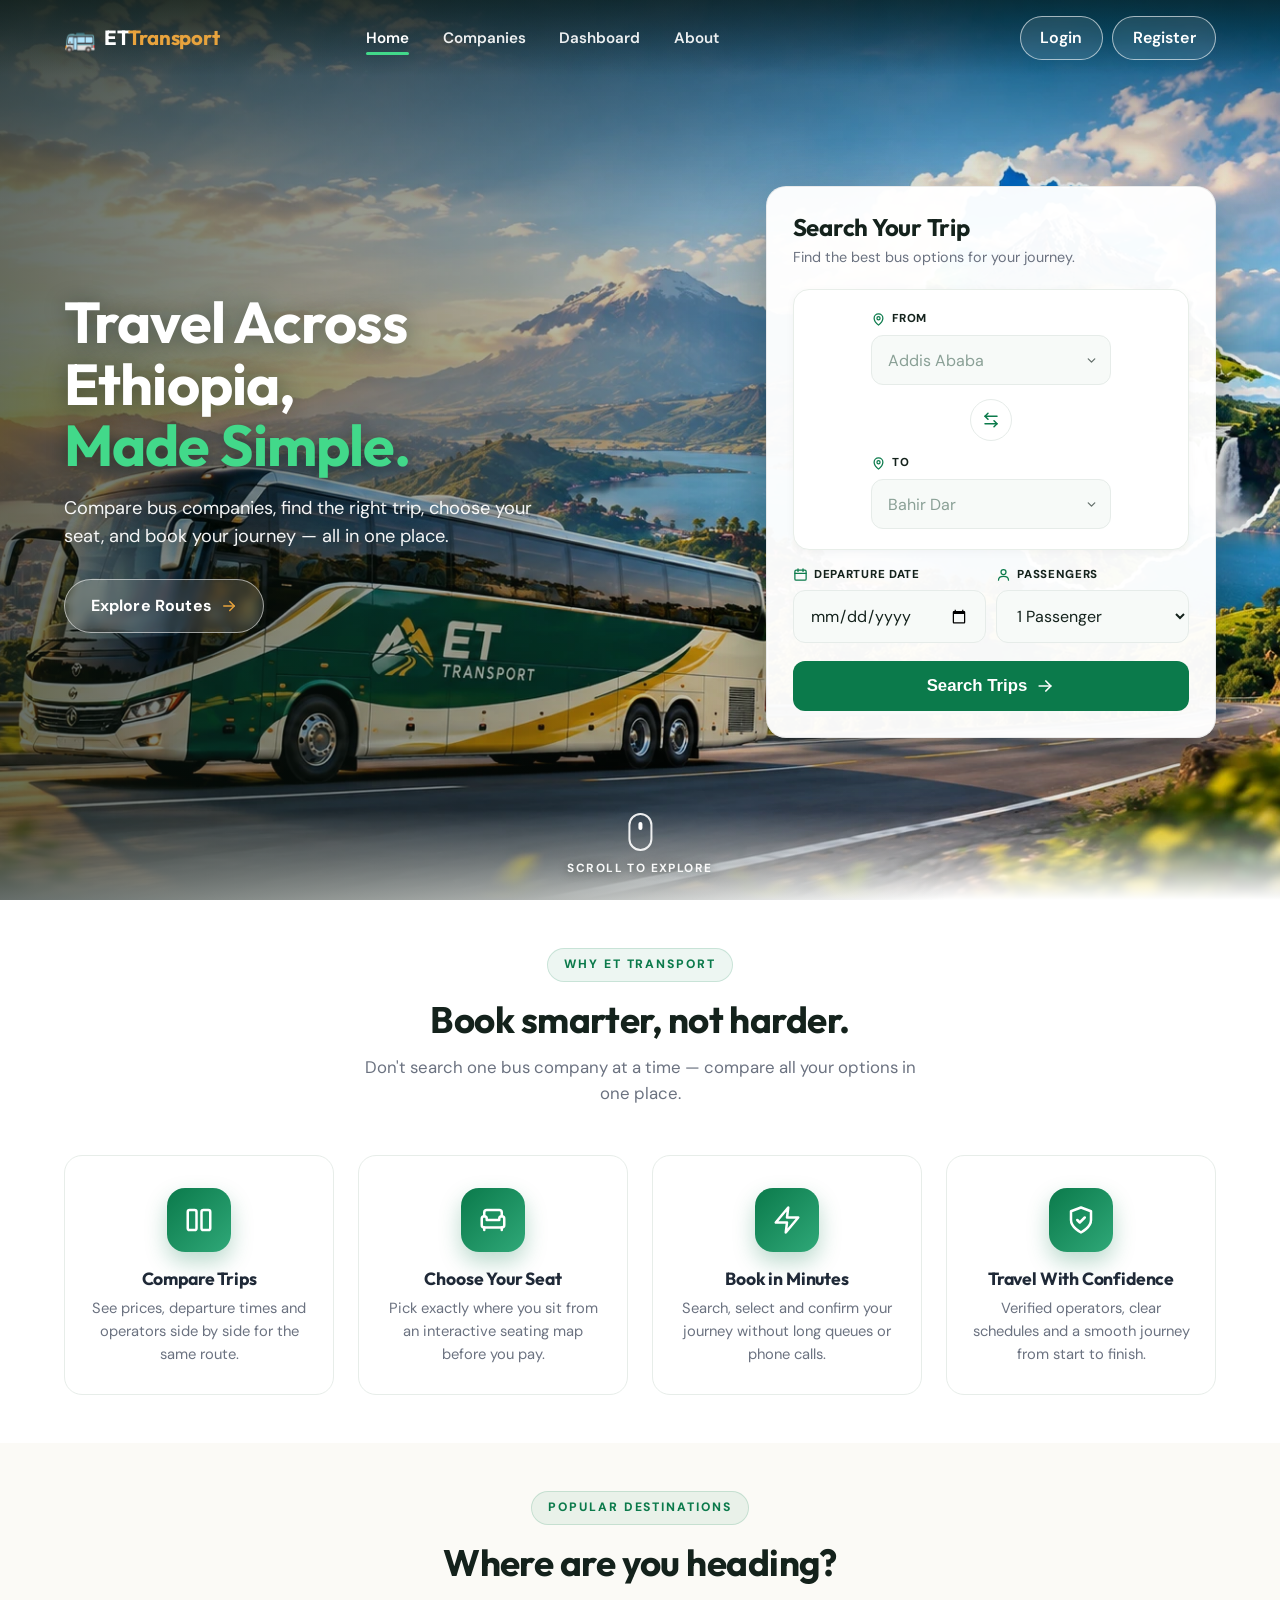
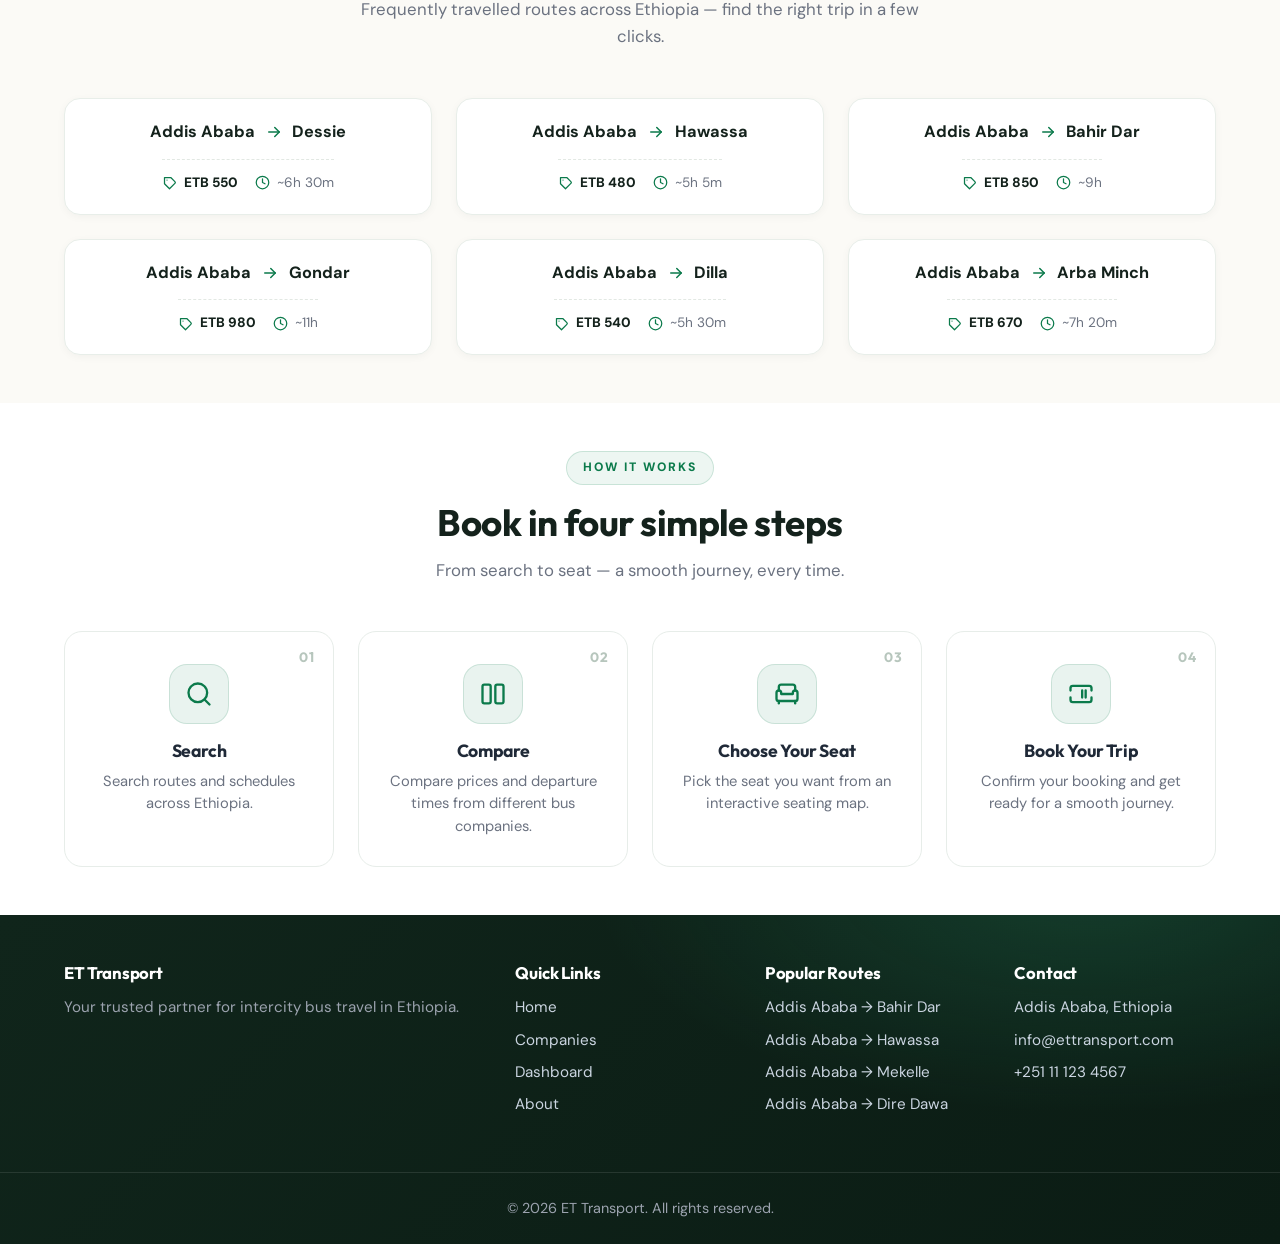
==== index.html @ 7fb4a6a0 "Edited" ====
<!DOCTYPE html>
<html lang="en">
<head>
    <meta charset="UTF-8">
    <meta name="viewport" content="width=device-width, initial-scale=1.0">
    <meta name="description" content="ET Transport — Compare Ethiopian bus trips, choose your seat and book your journey across Ethiopia. Search routes, compare companies and travel with confidence.">
    <title>ET Transport | Ethiopian Intercity Bus Booking</title>

    <!-- Fonts (project-wide DM Sans + Outfit pairing) -->
    <link rel="preconnect" href="https://fonts.googleapis.com">
    <link rel="preconnect" href="https://fonts.gstatic.com" crossorigin>
    <link href="https://fonts.googleapis.com/css2?family=DM+Sans:opsz,wght@9..40,400;9..40,500;9..40,600;9..40,700&family=Outfit:wght@500;600;700;800&display=swap" rel="stylesheet">

    <!-- Styles -->
    <link rel="stylesheet" href="css/style.css">
    <link rel="stylesheet" href="css/home.css?v=20260912-home-redesign">
    <link rel="stylesheet" href="css/city-picker.css?v=20260907-swap-fix">

    <!-- Favicon (placed in assets/icons) -->
    <link rel="icon" type="image/x-icon" href="assets/icons/favicon.svg">
</head>
<body class="home">

    <!-- ============================================ -->
    <!-- Navigation Bar                               -->
    <!-- ============================================ -->
    <header class="site-header">
        <nav class="navbar container">
            <!-- Logo -->
            <a href="index.html" class="logo" aria-label="ET Transport home">
                <span class="logo-icon" aria-hidden="true">&#128652;</span>
                <span class="logo-text">ET<span>Transport</span></span>
            </a>

            <!-- Navigation links -->
            <ul class="nav-links" id="nav-links">
                <li><a href="index.html" class="active">Home</a></li>
                <li><a href="companies.html">Companies</a></li>
                <li><a href="dashboard.html">Dashboard</a></li>
                <li><a href="about.html">About</a></li>
            </ul>

            <!-- Auth actions (Login / Sign Up rendered by js/auth.js) -->
            <div class="nav-actions" data-nav-auth="1">
            </div>

            <!-- Mobile menu toggle -->
            <button class="nav-toggle" id="nav-toggle" aria-label="Toggle navigation menu" aria-expanded="false">
                <span class="bar"></span>
                <span class="bar"></span>
                <span class="bar"></span>
            </button>
        </nav>
    </header>

    <main>
        <!-- ============================================ -->
        <!-- Hero + Search                                -->
        <!-- ============================================ -->
        <section class="hp-hero" id="search">
            <!-- Provided hero photography (Ethiopian landscape, highway, ET bus) -->
            <div class="hp-hero-bg" role="img" aria-label="An ET Transport bus travelling a highway through the Ethiopian highlands, with mountains and a lake in the background"></div>
            <!-- Localised gradients: left text scrim + top navbar scrim + bottom fade -->
            <div class="hp-hero-scrim" aria-hidden="true"></div>

            <div class="container hp-hero-inner">
                <!-- Left: marketing copy -->
                <div class="hp-hero-copy">
                    <h1>Travel Across Ethiopia,<br><span class="hp-accent">Made Simple.</span></h1>
                    <p class="hp-lead">
                        Compare bus companies, find the right trip, choose your seat,
                        and book your journey &mdash; all in one place.
                    </p>
                    <a href="#destinations" class="btn hp-hero-cta">
                        Explore Routes
                        <svg viewBox="0 0 24 24" fill="none" stroke="currentColor" stroke-width="2" stroke-linecap="round" stroke-linejoin="round" aria-hidden="true"><path d="M5 12h14"/><path d="m13 6 6 6-6 6"/></svg>
                    </a>
                </div>

                <!-- Right: search card -->
                <aside class="hp-search" aria-label="Search your trip">
                    <div class="hp-search-head">
                        <h2>Search Your Trip</h2>
                        <p>Find the best bus options for your journey.</p>
                    </div>

                    <form class="hp-search-form" action="search.html" method="get">
                        <div class="hp-route">

                        <div class="hp-field">
                            <label for="from">
                                <svg viewBox="0 0 24 24" fill="none" stroke="currentColor" stroke-width="2" stroke-linecap="round" stroke-linejoin="round" aria-hidden="true"><path d="M12 21s-7-5.5-7-11a7 7 0 0 1 14 0c0 5.5-7 11-7 11Z"/><circle cx="12" cy="10" r="2.5"/></svg>
                                From
                            </label>
                            <input type="text" id="from" name="from" placeholder="Addis Ababa" required
                                   data-city-picker data-city-pair="home-search" data-city-role="from">
                        </div>

                        <button type="button" class="city-swap hp-swap" data-city-pair="home-search" aria-label="Swap from and to">
                            <svg viewBox="0 0 24 24" fill="none" stroke="currentColor" stroke-width="2" stroke-linecap="round" stroke-linejoin="round" aria-hidden="true"><path d="M8 3 4 7l4 4"/><path d="M4 7h16"/><path d="m16 21 4-4-4-4"/><path d="M20 17H4"/></svg>
                        </button>

                        <div class="hp-field">
                            <label for="to">
                                <svg viewBox="0 0 24 24" fill="none" stroke="currentColor" stroke-width="2" stroke-linecap="round" stroke-linejoin="round" aria-hidden="true"><path d="M12 21s-7-5.5-7-11a7 7 0 0 1 14 0c0 5.5-7 11-7 11Z"/><circle cx="12" cy="10" r="2.5"/></svg>
                                To
                            </label>
                            <input type="text" id="to" name="to" placeholder="Bahir Dar" required
                                   data-city-picker data-city-pair="home-search" data-city-role="to">
                        </div>
                    </div>

                    <div class="hp-field-row">
                        <div class="hp-field">
                            <label for="date">
                                <svg viewBox="0 0 24 24" fill="none" stroke="currentColor" stroke-width="2" stroke-linecap="round" stroke-linejoin="round" aria-hidden="true"><rect x="3" y="5" width="18" height="16" rx="2"/><path d="M16 3v4"/><path d="M8 3v4"/><path d="M3 10h18"/></svg>
                                Departure Date
                            </label>
                            <input type="date" id="date" name="date" required>
                        </div>

                        <div class="hp-field">
                            <label for="passengers">
                                <svg viewBox="0 0 24 24" fill="none" stroke="currentColor" stroke-width="2" stroke-linecap="round" stroke-linejoin="round" aria-hidden="true"><circle cx="12" cy="8" r="4"/><path d="M4 21c0-4 3.6-6 8-6s8 2 8 6"/></svg>
                                Passengers
                            </label>
                            <select id="passengers" name="passengers">
                                <option value="1">1 Passenger</option>
                                <option value="2">2 Passengers</option>
                                <option value="3">3 Passengers</option>
                                <option value="4">4 Passengers</option>
                                <option value="5">5 Passengers</option>
                                <option value="6">6 Passengers</option>
                            </select>
                        </div>
                    </div>

                    <button type="submit" class="hp-search-btn">
                        Search Trips
                        <svg viewBox="0 0 24 24" fill="none" stroke="currentColor" stroke-width="2" stroke-linecap="round" stroke-linejoin="round" aria-hidden="true"><path d="M5 12h14"/><path d="m13 6 6 6-6 6"/></svg>
                    </button>
                </form>
            </aside>
        </div>

        <a class="hp-scroll" href="#destinations" aria-label="Scroll to explore">
            <span class="hp-scroll-mouse" aria-hidden="true"></span>
            <span class="hp-scroll-text">Scroll to explore</span>
        </a>
    </section>

        <!-- ============================================ -->
        <!-- Why ET Transport (marketplace value props)   -->
        <!-- ============================================ -->
        <section class="hp-values">
            <div class="container">
                <div class="hp-section-head">
                    <p class="hp-eyebrow">Why ET Transport</p>
                    <h2 class="hp-title">Book smarter, not harder.</h2>
                    <p class="hp-subtitle">Don't search one bus company at a time &mdash; compare all your options in one place.</p>
                </div>

                <div class="hp-values-grid">
                    <div class="hp-value">
                        <span class="hp-value-icon" aria-hidden="true">
                            <svg viewBox="0 0 24 24" fill="none" stroke="currentColor" stroke-width="2" stroke-linecap="round" stroke-linejoin="round"><rect x="3" y="4" width="7" height="16" rx="1.5"/><rect x="14" y="4" width="7" height="16" rx="1.5"/></svg>
                        </span>
                        <h3>Compare Trips</h3>
                        <p>See prices, departure times and operators side by side for the same route.</p>
                    </div>

                    <div class="hp-value">
                        <span class="hp-value-icon" aria-hidden="true">
                            <svg viewBox="0 0 24 24" fill="none" stroke="currentColor" stroke-width="2" stroke-linecap="round" stroke-linejoin="round"><path d="M19 9V6a2 2 0 0 0-2-2H7a2 2 0 0 0-2 2v3"/><path d="M3 16a2 2 0 0 0 2 2h14a2 2 0 0 0 2-2v-5a2 2 0 0 0-4 0v1H7v-1a2 2 0 0 0-4 0z"/><path d="M5 18v2"/><path d="M19 18v2"/></svg>
                        </span>
                        <h3>Choose Your Seat</h3>
                        <p>Pick exactly where you sit from an interactive seating map before you pay.</p>
                    </div>

                    <div class="hp-value">
                        <span class="hp-value-icon" aria-hidden="true">
                            <svg viewBox="0 0 24 24" fill="none" stroke="currentColor" stroke-width="2" stroke-linecap="round" stroke-linejoin="round"><path d="M13 2 3 14h9l-1 8 10-12h-9l1-8z"/></svg>
                        </span>
                        <h3>Book in Minutes</h3>
                        <p>Search, select and confirm your journey without long queues or phone calls.</p>
                    </div>

                    <div class="hp-value">
                        <span class="hp-value-icon" aria-hidden="true">
                            <svg viewBox="0 0 24 24" fill="none" stroke="currentColor" stroke-width="2" stroke-linecap="round" stroke-linejoin="round"><path d="M12 22s8-4 8-10V5l-8-3-8 3v7c0 6 8 10 8 10Z"/><path d="m9 12 2 2 4-4"/></svg>
                        </span>
                        <h3>Travel With Confidence</h3>
                        <p>Verified operators, clear schedules and a smooth journey from start to finish.</p>
                    </div>
                </div>
            </div>
        </section>

        <!-- ============================================ -->
        <!-- Popular Destinations (real route data)        -->
        <!-- ============================================ -->
        <section class="hp-routes" id="destinations">
            <div class="container">
                <div class="hp-section-head">
                    <p class="hp-eyebrow">Popular Destinations</p>
                    <h2 class="hp-title">Where are you heading?</h2>
                    <p class="hp-subtitle">Frequently travelled routes across Ethiopia &mdash; find the right trip in a few clicks.</p>
                </div>
                <div id="hp-routes-grid" class="hp-routes-grid"></div>
            </div>
        </section>

        <!-- ============================================ -->
        <!-- How It Works                                  -->
        <!-- ============================================ -->
        <section class="hp-steps">
            <div class="container">
                <div class="hp-section-head">
                    <p class="hp-eyebrow">How It Works</p>
                    <h2 class="hp-title">Book in four simple steps</h2>
                    <p class="hp-subtitle">From search to seat &mdash; a smooth journey, every time.</p>
                </div>

                <ol class="hp-steps-grid">
                    <li class="hp-step">
                        <span class="hp-step-num" aria-hidden="true">01</span>
                        <span class="hp-step-icon" aria-hidden="true">
                            <svg viewBox="0 0 24 24" fill="none" stroke="currentColor" stroke-width="2" stroke-linecap="round" stroke-linejoin="round"><circle cx="11" cy="11" r="8"/><path d="m21 21-4.3-4.3"/></svg>
                        </span>
                        <h3>Search</h3>
                        <p>Search routes and schedules across Ethiopia.</p>
                    </li>
                    <li class="hp-step">
                        <span class="hp-step-num" aria-hidden="true">02</span>
                        <span class="hp-step-icon" aria-hidden="true">
                            <svg viewBox="0 0 24 24" fill="none" stroke="currentColor" stroke-width="2" stroke-linecap="round" stroke-linejoin="round"><rect x="3" y="4" width="7" height="16" rx="1.5"/><rect x="14" y="4" width="7" height="16" rx="1.5"/></svg>
                        </span>
                        <h3>Compare</h3>
                        <p>Compare prices and departure times from different bus companies.</p>
                    </li>
                    <li class="hp-step">
                        <span class="hp-step-num" aria-hidden="true">03</span>
                        <span class="hp-step-icon" aria-hidden="true">
                            <svg viewBox="0 0 24 24" fill="none" stroke="currentColor" stroke-width="2" stroke-linecap="round" stroke-linejoin="round"><path d="M19 9V6a2 2 0 0 0-2-2H7a2 2 0 0 0-2 2v3"/><path d="M3 16a2 2 0 0 0 2 2h14a2 2 0 0 0 2-2v-5a2 2 0 0 0-4 0v1H7v-1a2 2 0 0 0-4 0z"/><path d="M5 18v2"/><path d="M19 18v2"/></svg>
                        </span>
                        <h3>Choose Your Seat</h3>
                        <p>Pick the seat you want from an interactive seating map.</p>
                    </li>
                    <li class="hp-step">
                        <span class="hp-step-num" aria-hidden="true">04</span>
                        <span class="hp-step-icon" aria-hidden="true">
                            <svg viewBox="0 0 24 24" fill="none" stroke="currentColor" stroke-width="2" stroke-linecap="round" stroke-linejoin="round"><path d="M3 9V7a2 2 0 0 1 2-2h14a2 2 0 0 1 2 2v2"/><path d="M3 15v2a2 2 0 0 0 2 2h14a2 2 0 0 0 2-2v-2"/><path d="M13 9v6"/><path d="M16 9v6"/></svg>
                        </span>
                        <h3>Book Your Trip</h3>
                        <p>Confirm your booking and get ready for a smooth journey.</p>
                    </li>
                </ol>
            </div>
        </section>

        <!-- ============================================ -->
        <!-- Your Favorite Companies (hidden when empty)   -->
        <!-- ============================================ -->
        <section class="favorite-companies" id="favorite-companies">
            <div class="container">
                <div class="hp-section-head">
                    <p class="hp-eyebrow">Your Favorites</p>
                    <h2 class="hp-title">Your Favorite Companies</h2>
                    <p class="hp-subtitle">Quickly revisit the companies you have saved.</p>
                </div>
                <div id="favorite-companies-grid" class="company-directory-grid"></div>
            </div>
        </section>

    </main>

    <!-- ============================================ -->
    <!-- Footer                                       -->
    <!-- ============================================ -->
    <footer class="site-footer">
        <div class="container footer-grid">
            <div class="footer-col">
                <h4>ET Transport</h4>
                <p>Your trusted partner for intercity bus travel in Ethiopia.</p>
            </div>

            <div class="footer-col">
                <h4>Quick Links</h4>
                <ul>
                    <li><a href="index.html">Home</a></li>
                    <li><a href="companies.html">Companies</a></li>
                    <li><a href="dashboard.html">Dashboard</a></li>
                    <li><a href="about.html">About</a></li>
                </ul>
            </div>

            <div class="footer-col">
                <h4>Popular Routes</h4>
                <ul>
                    <li>Addis Ababa &rarr; Bahir Dar</li>
                    <li>Addis Ababa &rarr; Hawassa</li>
                    <li>Addis Ababa &rarr; Mekelle</li>
                    <li>Addis Ababa &rarr; Dire Dawa</li>
                </ul>
            </div>

            <div class="footer-col">
                <h4>Contact</h4>
                <ul>
                    <li>Addis Ababa, Ethiopia</li>
                    <li>info@ettransport.com</li>
                    <li>+251 11 123 4567</li>
                </ul>
            </div>
        </div>

        <div class="footer-bottom">
            <div class="container">
                <p>&copy; 2026 ET Transport. All rights reserved.</p>
            </div>
        </div>
    </footer>

    <!-- Scripts -->
    <script src="js/main.js"></script>
        <script src="js/auth.js"></script>
    <script src="js/notifications.js"></script>
    <script src="js/data.js"></script>
    <script src="js/cities.js"></script>
    <script src="js/city-picker.js?v=20260907-swap-fix-3-dispatch"></script>
    <script src="js/company.js"></script>
    <script src="js/home.js?v=20260912-home-redesign"></script>
</body>
</html>
---- css/style.css ----
/* ============================================================
   ET Transport â€” Global Styles
   Clean, modern, fully responsive transportation-platform UI.
   No CSS frameworks â€” pure vanilla CSS.
   ============================================================ */

/* ------------------------------------------------------------
   1. CSS Variables & Reset
------------------------------------------------------------ */
:root {
    /* Color palette — deep transport green + warm Ethiopian gold */
    --color-primary: #0b7a4b;
    --color-primary-dark: #095e3a;
    --color-accent: #e8a33d;
    --color-accent-dark: #c9821f;
    --color-dark: #1f2937;         /* Dark text / footer */
    --color-dark-2: #111827;
    --color-text: #374151;
    --color-muted: #6b7280;
    --color-bg: #f8fafc;
    --color-white: #ffffff;

    /* Spacing & layout */
    --container-max: 1200px;
    --space-sm: 0.75rem;
    --space-md: 1.5rem;
    --space-lg: 3rem;
    --radius: 10px;

    /* Typography */
    --font-sans: 'DM Sans', 'Segoe UI', Tahoma, Geneva, Verdana, Arial, sans-serif;
    --font-display: 'Outfit', 'Segoe UI', Tahoma, Arial, sans-serif;
}

* {
    margin: 0;
    padding: 0;
    box-sizing: border-box;
}

html {
    scroll-behavior: smooth;
}

body {
    font-family: var(--font-sans);
    color: var(--color-text);
    background-color: var(--color-bg);
    line-height: 1.6;
}

img {
    max-width: 100%;
    display: block;
}

/* ------------------------------------------------------------
   2. Layout Helpers
------------------------------------------------------------ */
.container {
    width: 100%;
    max-width: var(--container-max);
    margin: 0 auto;
    padding: 0 var(--space-md);
}

/* ------------------------------------------------------------
   3. Typography & Buttons
------------------------------------------------------------ */
h1, h2, h3, h4 {
    font-family: var(--font-display);
    color: var(--color-dark);
    line-height: 1.2;
    font-weight: 700;
    letter-spacing: -0.01em;
}

a {
    text-decoration: none;
    color: var(--color-primary);
}

ul {
    list-style: none;
}

.btn {
    display: inline-block;
    padding: 0.7rem 1.5rem;
    border: none;
    border-radius: var(--radius);
    font-size: 1rem;
    font-weight: 600;
    font-family: inherit;
    letter-spacing: 0.01em;
    cursor: pointer;
    text-align: center;
    transition: background-color 0.2s ease, transform 0.15s ease, box-shadow 0.2s ease;
}

.btn:hover {
    transform: translateY(-2px);
}

.btn:focus-visible {
    outline: 2px solid var(--color-primary);
    outline-offset: 2px;
}

.btn-primary {
    background-color: var(--color-primary);
    color: var(--color-white);
}

.btn-primary:hover {
    background-color: var(--color-primary-dark);
    box-shadow: 0 10px 24px rgba(11, 122, 75, 0.3);
}

.btn-search {
    background-color: var(--color-primary);
    color: var(--color-white);
    align-self: flex-end;
}

.btn-search:hover {
    background-color: var(--color-primary-dark);
}

.btn-login {
    background-color: transparent;
    color: var(--color-white);
    border: 2px solid var(--color-white);
    padding: 0.5rem 1.25rem;
}

.btn-login:hover {
    background-color: var(--color-white);
    color: var(--color-primary);
}

/* ---------- auth foundation ---------- */
.auth-message {
    margin-top: 0.75rem;
    margin-bottom: 0.75rem;
    border-radius: var(--radius);
    padding: 0.7rem 0.9rem;
    border: 1px solid #d1d5db;
    background-color: #f8fafc;
    color: var(--color-text);
}

.auth-message.success {
    border-color: #86efac;
    background-color: #f0fdf4;
    color: #166534;
}

.auth-message.error {
    border-color: #fca5a5;
    background-color: #fef2f2;
    color: #991b1b;
}

.auth-identity {
    margin-top: 0.75rem;
    margin-bottom: 0;
    font-size: 0.9rem;
    color: var(--color-primary);
    font-weight: 600;
}

/* ---------- Auth pages (login / register / dashboards) ----------
   These pages share a .search-card wrapper plus bare form fields.
   The card + field styles below keep them consistent with the rest
   of the design system. Additive — nothing here touches other pages. */
.search-card {
    background-color: var(--color-white);
    padding: var(--space-lg);
    border-radius: var(--radius);
    box-shadow: 0 10px 30px rgba(0, 0, 0, 0.08);
}

.search-card h1 {
    margin-bottom: 0.25rem;
}

.search-card > p {
    color: var(--color-muted);
    margin-bottom: var(--space-md);
}

.search-card form label,
.search-card label {
    display: block;
    font-size: 0.85rem;
    font-weight: 600;
    color: var(--color-dark);
    text-transform: uppercase;
    letter-spacing: 0.03em;
    margin-top: var(--space-md);
    margin-bottom: 0.35rem;
}

.search-card form input,
.search-card form select,
.search-card form textarea {
    width: 100%;
    padding: 0.7rem 0.8rem;
    border: 1px solid #d1d5db;
    border-radius: 8px;
    font-size: 1rem;
    font-family: inherit;
    color: var(--color-text);
    background-color: var(--color-white);
    transition: border-color 0.2s ease, box-shadow 0.2s ease;
}

.search-card form input:focus,
.search-card form select:focus,
.search-card form textarea:focus {
    outline: none;
    border-color: var(--color-primary);
    box-shadow: 0 0 0 3px rgba(11, 122, 75, 0.15);
}

.search-card form button[type="submit"] {
    margin-top: var(--space-md);
    width: 100%;
}

/* Auth password visibility control: a compact, touch-friendly eye button
   lives inside the input without changing the form's visual rhythm. */
.password-field {
    position: relative;
}

.search-card form .password-field input {
    padding-right: 3.25rem;
}

.password-toggle {
    position: absolute;
    top: 50%;
    right: 0.4rem;
    display: inline-grid;
    width: 2.45rem;
    height: 2.45rem;
    padding: 0;
    place-items: center;
    color: var(--color-muted);
    background: transparent;
    border: 0;
    border-radius: 7px;
    cursor: pointer;
    transform: translateY(-50%);
    transition: color 0.18s ease, background-color 0.18s ease;
}

.password-toggle:hover {
    color: var(--color-primary);
    background: rgba(11, 122, 75, 0.08);
}

.password-toggle:focus-visible {
    outline: 2px solid var(--color-primary);
    outline-offset: 1px;
}

.password-toggle-icon {
    width: 1.25rem;
    height: 1.25rem;
    fill: none;
    stroke: currentColor;
    stroke-width: 1.8;
    stroke-linecap: round;
    stroke-linejoin: round;
}

.password-toggle-icon--hide,
.password-toggle[aria-pressed="true"] .password-toggle-icon--show {
    display: none;
}

.password-toggle[aria-pressed="true"] .password-toggle-icon--hide {
    display: block;
}

.sr-only {
    position: absolute;
    width: 1px;
    height: 1px;
    padding: 0;
    margin: -1px;
    overflow: hidden;
    clip: rect(0, 0, 0, 0);
    white-space: nowrap;
    border: 0;
}

/* ---------- Live password requirements checklist (below the field) ---------- */
.pw-reqs {
    display: grid;
    gap: 0.3rem;
    margin: 0.45rem 0 0;
    padding: 0.6rem 0.75rem;
    list-style: none;
    background: #f8fafc;
    border: 1px solid #e5e7eb;
    border-radius: 8px;
}

.pw-reqs li {
    display: flex;
    align-items: center;
    gap: 0.45rem;
    color: #6b7280;
    font-size: 0.8rem;
    font-weight: 600;
    transition: color 0.15s ease;
}

.pw-reqs li::before {
    content: '\2715';
    display: inline-grid;
    place-items: center;
    width: 1rem;
    height: 1rem;
    border-radius: 50%;
    background: #eef2f7;
    color: #94a3b8;
    font-size: 0.6rem;
    font-weight: 800;
    flex: 0 0 auto;
}

.pw-reqs li.is-met {
    color: #166534;
}

.pw-reqs li.is-met::before {
    content: '\2713';
    background: #16a34a;
    color: #fff;
}

/* Live confirm-password match hint. */
.field-hint {
    margin: 0.35rem 0 0;
    color: #6b7280;
    font-size: 0.8rem;
    line-height: 1.35;
}

.field-hint.ok {
    color: #166534;
    font-weight: 600;
}

.field-hint.bad {
    color: #b91c1c;
    font-weight: 600;
}

/* ------------------------------------------------------------
   4. Navigation Bar
------------------------------------------------------------ */
.site-header {
    position: sticky;
    top: 0;
    z-index: 100;
    background: linear-gradient(90deg, var(--color-dark-2), var(--color-dark));
    box-shadow: 0 2px 8px rgba(0, 0, 0, 0.2);
}

.navbar {
    display: flex;
    align-items: center;
    justify-content: space-between;
    height: 70px;
}

.logo {
    display: flex;
    align-items: center;
    gap: 0.5rem;
    font-size: 1.35rem;
    font-weight: 700;
    color: var(--color-white);
}

.logo-icon {
    font-size: 1.6rem;
}

.logo-text span {
    color: var(--color-accent);
}

.nav-links {
    display: flex;
    gap: var(--space-md);
}

.nav-links a {
    color: var(--color-white);
    font-weight: 500;
    padding: 0.4rem 0;
    position: relative;
    transition: color 0.2s ease;
}

.nav-links a:hover,
.nav-links a.active {
    color: var(--color-accent);
}

.nav-actions {
    display: block;
}

/* Mobile menu toggle (hamburger) */
.nav-toggle {
    display: none;
    flex-direction: column;
    justify-content: center;
    gap: 5px;
    background: none;
    border: none;
    cursor: pointer;
    padding: 0.25rem;
}

.nav-toggle .bar {
    width: 25px;
    height: 3px;
    background-color: var(--color-white);
    border-radius: 2px;
    transition: all 0.3s ease;
}

/* ------------------------------------------------------------
   5. Hero Section
------------------------------------------------------------ */
.hero {
    position: relative;
    background-image: linear-gradient(rgba(17, 24, 39, 0.55), rgba(31, 41, 55, 0.75)),
        url('data:image/svg+xml;utf8,<svg xmlns="http://www.w3.org/2000/svg" width="1600" height="700" viewBox="0 0 1600 700"><rect width="1600" height="700" fill="%231b2a41"/><circle cx="1200" cy="150" r="80" fill="%23f59e0b"/><path d="M0 550 L300 300 L600 520 L900 260 L1200 480 L1600 200 L1600 700 L0 700 Z" fill="%23223646"/></svg>');
    background-size: cover;
    background-position: center;
    color: var(--color-white);
    padding: 5rem 0 8rem;
    text-align: center;
}

.hero-overlay {
    position: absolute;
    inset: 0;
    background: linear-gradient(to bottom, rgba(17, 24, 39, 0.2), rgba(17, 24, 39, 0.55));
}

.hero-content {
    position: relative;
    z-index: 2;
    max-width: 720px;
}

.hero-content h1 {
    font-size: 2.75rem;
    color: var(--color-white);
    margin-bottom: var(--space-sm);
}

.hero-content p {
    font-size: 1.2rem;
    opacity: 0.95;
    margin-bottom: var(--space-md);
}

/* ------------------------------------------------------------
   6. Search Form
------------------------------------------------------------ */
.search-wrap {
    position: relative;
    z-index: 3;
    margin-top: var(--space-lg);
}

.search-form {
    display: grid;
    grid-template-columns: repeat(4, 1fr) auto;
    gap: var(--space-sm);
    background-color: var(--color-white);
    padding: var(--space-md);
    border-radius: var(--radius);
    box-shadow: 0 10px 30px rgba(0, 0, 0, 0.25);
    align-items: end;
    text-align: left;
}

.form-group {
    display: flex;
    flex-direction: column;
    gap: 0.35rem;
}

.form-group label {
    font-size: 0.85rem;
    font-weight: 600;
    color: var(--color-dark);
    text-transform: uppercase;
    letter-spacing: 0.03em;
}

.form-group input,
.form-group select {
    width: 100%;
    padding: 0.7rem 0.8rem;
    border: 1px solid #d1d5db;
    border-radius: 8px;
    font-size: 1rem;
    font-family: inherit;
    color: var(--color-text);
    background-color: var(--color-white);
    transition: border-color 0.2s ease, box-shadow 0.2s ease;
}

.form-group input:focus,
.form-group select:focus {
    outline: none;
    border-color: var(--color-primary);
    box-shadow: 0 0 0 3px rgba(11, 122, 75, 0.15);
}

/* ------------------------------------------------------------
   7. Features / How It Works
------------------------------------------------------------ */
.features {
    padding: var(--space-lg) 0;
    background-color: var(--color-white);
}

.section-title {
    font-size: clamp(1.7rem, 3vw, 2.15rem);
    font-family: var(--font-display);
    text-align: center;
    margin-bottom: var(--space-sm);
    letter-spacing: -0.015em;
}

.section-subtitle {
    text-align: center;
    color: var(--color-muted);
    margin-bottom: var(--space-lg);
    line-height: 1.6;
}

.feature-grid {
    display: grid;
    grid-template-columns: repeat(4, 1fr);
    gap: var(--space-md);
}

.feature-card {
    background-color: var(--color-white);
    border: 1px solid #e7ede9;
    border-radius: 18px;
    padding: var(--space-md);
    text-align: center;
    transition: transform 0.22s ease, box-shadow 0.22s ease, border-color 0.22s ease;
}

.feature-card:hover {
    transform: translateY(-6px);
    box-shadow: 0 18px 38px rgba(8, 34, 22, 0.12);
    border-color: #cfded5;
}

.feature-icon {
    display: inline-flex;
    align-items: center;
    justify-content: center;
    width: 66px;
    height: 66px;
    margin-bottom: var(--space-sm);
    font-size: 2rem;
    background: linear-gradient(135deg, var(--color-primary), #2fa878);
    color: var(--color-white);
    border-radius: 18px;
    box-shadow: 0 10px 22px rgba(11, 122, 75, 0.28);
}

.feature-icon svg {
    width: 28px;
    height: 28px;
}

.feature-card h3 {
    margin-bottom: 0.5rem;
}

.feature-card p {
    font-size: 0.95rem;
    color: var(--color-muted);
}

/* ------------------------------------------------------------
   8. Footer
------------------------------------------------------------ */
.site-footer {
    background-color: var(--color-dark-2);
    color: #cbd5e1;
}

.footer-grid {
    display: grid;
    grid-template-columns: 2fr 1fr 1fr 1fr;
    gap: var(--space-lg);
    padding: var(--space-lg) var(--space-md);
}

.footer-col h4 {
    color: var(--color-white);
    margin-bottom: var(--space-sm);
    font-size: 1.05rem;
}

.footer-col p {
    font-size: 0.95rem;
    color: #9ca3af;
}

.footer-col ul li {
    margin-bottom: 0.5rem;
    font-size: 0.95rem;
}

.footer-col a {
    color: #cbd5e1;
    transition: color 0.2s ease;
}

.footer-col a:hover {
    color: var(--color-accent);
}

.footer-bottom {
    border-top: 1px solid rgba(255, 255, 255, 0.1);
    padding: var(--space-md) 0;
    text-align: center;
}

.footer-bottom p {
    font-size: 0.9rem;
    color: #9ca3af;
}

/* ------------------------------------------------------------
   9. Responsive Layout (Mobile)
------------------------------------------------------------ */
@media (max-width: 992px) {
    .search-form {
        grid-template-columns: repeat(2, 1fr);
    }

    .feature-grid {
        grid-template-columns: repeat(2, 1fr);
    }

    .footer-grid {
        grid-template-columns: 1fr 1fr;
    }
}

@media (max-width: 768px) {
    /* Show hamburger, hide links */
    .nav-toggle {
        display: flex;
    }

    .nav-actions {
        display: none;
    }

    .nav-links {
        position: absolute;
        top: 70px;
        left: 0;
        right: 0;
        flex-direction: column;
        background-color: var(--color-dark);
        padding: var(--space-md);
        gap: var(--space-sm);
        display: none;
    }

    .nav-links.open {
        display: flex;
    }

    .nav-links a {
        display: block;
        padding: 0.6rem 0;
        border-bottom: 1px solid rgba(255, 255, 255, 0.1);
    }

    .hero {
        padding: 3.5rem 0 6rem;
    }

    .hero-content h1 {
        font-size: 2rem;
    }

    .hero-content p {
        font-size: 1rem;
    }
}

@media (max-width: 600px) {
    .search-form {
        grid-template-columns: 1fr;
    }

    .feature-grid {
        grid-template-columns: 1fr;
    }

    .footer-grid {
        grid-template-columns: 1fr;
        gap: var(--space-md);
    }

    .btn-search {
        width: 100%;
    }
}


/* ============================================================
   10. Search & Results
   ============================================================ */
.results-page {
    padding: var(--space-lg) 0;
}

/* ---------- Search summary ---------- */
.search-summary {
    background: linear-gradient(90deg, var(--color-primary), var(--color-primary-dark));
    color: var(--color-white);
    border-radius: var(--radius);
    padding: var(--space-lg) var(--space-md);
    margin-bottom: var(--space-lg);
}

.route-heading h1 {
    color: var(--color-white);
    font-size: 2rem;
    margin-bottom: 0.25rem;
}

.search-meta {
    color: rgba(255, 255, 255, 0.9);
    font-size: 1.05rem;
}

/* ---------- Modify search (collapsible) ---------- */
.modify-search {
    margin-top: var(--space-md);
}

.modify-search summary {
    display: inline-block;
    cursor: pointer;
    font-weight: 600;
    background: rgba(255, 255, 255, 0.15);
    padding: 0.5rem 1rem;
    border-radius: 8px;
    color: var(--color-white);
    transition: background-color 0.2s ease;
}

.modify-search summary:hover {
    background: rgba(255, 255, 255, 0.25);
}

.modify-search[open] summary {
    margin-bottom: var(--space-sm);
}

.modify-form {
    background-color: var(--color-white);
    box-shadow: none;
    border-radius: 8px;
}

/* ---------- Results layout ---------- */
.results-layout {
    display: grid;
    grid-template-columns: 280px 1fr;
    gap: var(--space-md);
    align-items: start;
}

/* ---------- Filter sidebar ---------- */
.filters {
    background-color: var(--color-white);
    border: 1px solid #e5e7eb;
    border-radius: var(--radius);
    padding: var(--space-md);
    position: sticky;
    top: 90px;
}

.filters-title {
    margin-bottom: var(--space-sm);
    font-size: 1.15rem;
}

.filter-group {
    padding: var(--space-sm) 0;
    border-bottom: 1px solid #eef0f3;
}

.filter-group:last-child {
    border-bottom: none;
}

.filter-group h4 {
    font-size: 0.85rem;
    text-transform: uppercase;
    letter-spacing: 0.03em;
    color: var(--color-muted);
    margin-bottom: 0.5rem;
}

.filter-group label {
    display: flex;
    align-items: center;
    gap: 0.5rem;
    padding: 0.3rem 0;
    font-size: 0.95rem;
    cursor: pointer;
}

.filter-group input {
    accent-color: var(--color-primary);
}

/* ---------- Results toolbar (count + sort) ---------- */
.results-toolbar {
    display: flex;
    align-items: center;
    justify-content: space-between;
    gap: var(--space-sm);
    margin-bottom: var(--space-md);
    flex-wrap: wrap;
}

#results-count {
    font-weight: 700;
    color: var(--color-dark);
    font-size: 1.1rem;
}

.sort-control {
    display: flex;
    align-items: center;
    gap: 0.5rem;
    font-size: 0.95rem;
    color: var(--color-muted);
}

.sort-control select {
    padding: 0.5rem 0.75rem;
    border: 1px solid #d1d5db;
    border-radius: 8px;
    font-family: inherit;
    font-size: 0.95rem;
    color: var(--color-text);
    background-color: var(--color-white);
    cursor: pointer;
}

.results-list {
    display: flex;
    flex-direction: column;
    gap: var(--space-md);
}

.results-empty {
    background-color: var(--color-white);
    border: 1px dashed #d1d5db;
    border-radius: var(--radius);
    padding: var(--space-lg);
    text-align: center;
    color: var(--color-muted);
}


/* ---------- Bus result cards ---------- */
.bus-card {
    position: relative;
    background-color: var(--color-white);
    border: 1px solid #e5e7eb;
    border-radius: var(--radius);
    display: grid;
    grid-template-columns: 1fr auto;
    gap: var(--space-md);
    padding: var(--space-md);
    transition: box-shadow 0.2s ease, transform 0.15s ease;
}

.bus-card:hover {
    box-shadow: 0 8px 24px rgba(0, 0, 0, 0.08);
    transform: translateY(-2px);
}

.card-badges {
    position: absolute;
    top: -12px;
    left: var(--space-md);
    display: flex;
    gap: 0.5rem;
}

.badge {
    font-size: 0.75rem;
    font-weight: 700;
    padding: 0.25rem 0.6rem;
    border-radius: 20px;
    color: var(--color-white);
}

.badge-cheapest { background-color: #16a34a; }
.badge-fastest { background-color: var(--color-primary); }
.badge-rated { background-color: var(--color-accent-dark); }

.bus-company {
    display: flex;
    align-items: center;
    justify-content: space-between;
    gap: var(--space-sm);
    flex-wrap: wrap;
    margin-bottom: var(--space-sm);
}

.bus-company h3 {
    font-size: 1.15rem;
}

.bus-rating {
    background-color: #fef3c7;
    color: #b45309;
    font-weight: 700;
    padding: 0.2rem 0.6rem;
    border-radius: 20px;
    font-size: 0.85rem;
}

.bus-route {
    display: grid;
    grid-template-columns: 1fr auto 1fr;
    align-items: center;
    gap: var(--space-sm);
    margin-bottom: var(--space-sm);
}

.time-block {
    display: flex;
    flex-direction: column;
}

.align-right {
    text-align: right;
}

.time-block .time {
    font-size: 1.7rem;
    font-weight: 700;
    color: var(--color-dark);
    line-height: 1.1;
}

.time-block .place {
    font-size: 0.85rem;
    color: var(--color-muted);
}

.journey-line {
    text-align: center;
}

.journey-line .duration {
    display: block;
    font-size: 0.8rem;
    color: var(--color-muted);
    margin-bottom: 0.3rem;
}

.journey-line .line {
    display: block;
    height: 2px;
    width: 90px;
    margin: 0 auto;
    background: repeating-linear-gradient(90deg, var(--color-muted) 0 6px, transparent 6px 12px);
}

.bus-meta {
    display: flex;
    align-items: center;
    gap: var(--space-sm);
    flex-wrap: wrap;
    font-size: 0.9rem;
}

.bus-type {
    background-color: var(--color-bg);
    border: 1px solid #e5e7eb;
    padding: 0.15rem 0.6rem;
    border-radius: 20px;
    font-weight: 600;
    color: var(--color-dark);
}

.seats {
    color: #16a34a;
    font-weight: 600;
}

.amenities {
    color: var(--color-muted);
}

.bus-buy {
    display: flex;
    flex-direction: column;
    align-items: flex-end;
    justify-content: center;
    gap: var(--space-sm);
    border-left: 1px solid #eef0f3;
    padding-left: var(--space-md);
}

.bus-buy .price {
    font-size: 1.5rem;
    font-weight: 800;
    color: var(--color-dark);
}

.btn-view-seats {
    background-color: var(--color-accent);
    color: var(--color-white);
    white-space: nowrap;
}

.btn-view-seats:hover {
    background-color: var(--color-accent-dark);
}

/* ---------- Search & Results responsive ---------- */
@media (max-width: 992px) {
    .results-layout {
        grid-template-columns: 1fr;
    }

    .filters {
        position: static;
    }
}

@media (max-width: 600px) {
    .results-page {
        padding: var(--space-md) 0;
    }

    .route-heading h1 {
        font-size: 1.5rem;
    }

    .bus-card {
        grid-template-columns: 1fr;
    }

    .bus-buy {
        border-left: none;
        padding-left: 0;
        border-top: 1px solid #eef0f3;
        padding-top: var(--space-sm);
        flex-direction: row;
        justify-content: space-between;
        align-items: center;
    }

    .bus-route {
        grid-template-columns: 1fr 1fr;
    }

    .journey-line {
        display: none;
    }
}


/* ============================================================
   11. Seat Selection
   ============================================================ */
.booking-page {
    padding: var(--space-lg) 0;
}

.page-title {
    font-size: 2rem;
    text-align: center;
    margin-bottom: var(--space-lg);
}

.booking-layout {
    display: grid;
    grid-template-columns: 1fr 340px;
    gap: var(--space-lg);
    align-items: start;
}

.card {
    background-color: var(--color-white);
    border: 1px solid #e5e7eb;
    border-radius: var(--radius);
    padding: var(--space-md);
}

/* ---------- Trip summary ---------- */
.trip-summary {
    margin-bottom: var(--space-md);
}

.trip-head {
    display: flex;
    align-items: center;
    justify-content: space-between;
    gap: var(--space-sm);
    flex-wrap: wrap;
    margin-bottom: var(--space-sm);
}

.trip-head h2 {
    font-size: 1.3rem;
}

.trip-route {
    color: var(--color-primary);
    font-weight: 600;
}

.trip-details {
    display: grid;
    grid-template-columns: repeat(5, 1fr);
    gap: var(--space-sm);
}

.trip-details li {
    background-color: var(--color-bg);
    border: 1px solid #eef0f3;
    border-radius: 8px;
    padding: 0.5rem 0.75rem;
    text-align: center;
}

.trip-details li span {
    display: block;
    font-size: 0.72rem;
    text-transform: uppercase;
    letter-spacing: 0.03em;
    color: var(--color-muted);
}

.trip-details li strong {
    font-size: 1rem;
    color: var(--color-dark);
}

/* ---------- Seat selection ---------- */
.selection-top {
    display: flex;
    align-items: center;
    justify-content: space-between;
    gap: var(--space-sm);
    flex-wrap: wrap;
    margin-bottom: 0.25rem;
}

.selection-top h2 {
    font-size: 1.15rem;
}

.selected-count {
    font-weight: 700;
    color: var(--color-primary);
}

.selected-seats {
    color: var(--color-text);
    margin-bottom: var(--space-md);
}

.bus-shell {
    border: 3px solid var(--color-dark-2);
    border-radius: 22px;
    background: linear-gradient(180deg, #f5f7fb 0%, #e8edf4 55%, #d9e1ea 100%);
    box-shadow: inset 0 4px 10px rgba(255, 255, 255, 0.7), inset 0 -3px 8px rgba(0, 0, 0, 0.08), 0 10px 22px rgba(0, 0, 0, 0.14);
    padding: 0.9rem;
    max-width: 330px;
    margin: 0 auto;
}

.driver-area {
    position: relative;
    text-align: center;
    font-weight: 800;
    font-size: 0.62rem;
    letter-spacing: 0.3em;
    color: #74808f;
    background: linear-gradient(180deg, #dfe6ee, #cdd7e3);
    border: 1px solid #c3cedb;
    border-radius: 10px;
    padding: 1.55rem 0 0.45rem;
    margin-bottom: 0.7rem;
    box-shadow: inset 0 2px 3px rgba(255, 255, 255, 0.7), 0 2px 4px rgba(0, 0, 0, 0.08);
}

/* Front boundary / windshield line */
.driver-area::before {
    content: "";
    position: absolute;
    top: 8px;
    left: 14%;
    right: 14%;
    height: 4px;
    border-radius: 6px;
    background: linear-gradient(180deg, #9fb3c8, #7c90a6);
    box-shadow: inset 0 1px 0 rgba(255, 255, 255, 0.5);
}

/* Steering wheel indicator */
.driver-area::after {
    content: "";
    position: absolute;
    top: 1.05rem;
    left: 50%;
    width: 12px;
    height: 12px;
    margin-left: -6px;
    border: 2px solid #74808f;
    border-radius: 50%;
    box-shadow: inset 0 1px 0 rgba(255, 255, 255, 0.4);
}

.seat-grid {
    display: flex;
    flex-direction: column;
    gap: 0.35rem;
}

.seat-row {
    display: grid;
    grid-template-columns: 1fr 1fr 1.3rem 1fr 1fr;
    gap: 0.4rem;
    align-items: stretch;
}

/* Rear five-seat bench: no aisle, seats spread across the width */
.seat-row-rear {
    grid-template-columns: repeat(5, 1fr);
}

.seat-aisle {
    background: none;
}

/* Right-side passenger entrance â€” an empty gap that breaks the right seat column */
.bus-door {
    grid-column: 4 / 6;
    min-height: 2.9rem;
}


/* Realistic coach chair â€” drawn as a small inline SVG inside each button.
   The button itself stays a normal, accessible <button>. */
.seat {
    position: relative;
    display: block;
    width: 100%;
    height: 2.9rem;
    border: none;
    background: none;
    padding: 0;
    color: var(--seat-color, #5ec37c);
    cursor: pointer;
    box-shadow: var(--seat-glow, none);
    -webkit-tap-highlight-color: transparent;
    transition: box-shadow 0.15s ease;
}

.seat-svg {
    position: absolute;
    inset: 0;
    width: 100%;
    height: 100%;
    display: block;
    pointer-events: none;
    filter: drop-shadow(0 2px 2px rgba(0, 0, 0, 0.18));
    transition: transform 0.12s ease;
}

.seat-num {
    position: absolute;
    top: 42%;
    left: 50%;
    transform: translate(-50%, -50%);
    font-family: inherit;
    font-weight: 700;
    font-size: 0.6rem;
    line-height: 1;
    color: var(--seat-text, #0b3d22);
    text-shadow: 0 1px 1px rgba(255, 255, 255, 0.4);
    pointer-events: none;
}

/* Available â€” normal selectable seat */
.seat.available {
    --seat-color: #5ec37c;
    --seat-text:  #0b3d22;
}

.seat.available:hover .seat-svg {
    transform: translateY(-1px);
}

/* Selected â€” unmistakable highlight */
.seat.selected {
    --seat-color: var(--color-primary);
    --seat-text:  #ffffff;
    --seat-glow:  0 0 0 2px #ffffff, 0 0 0 3px var(--color-primary), 0 3px 8px rgba(11, 122, 75, 0.45);
}

.seat.selected .seat-num {
    text-shadow: 0 1px 2px rgba(0, 0, 0, 0.45);
}

/* Occupied â€” not available */
.seat.occupied {
    --seat-color: #e06a6a;
    --seat-text:  #5f1515;
    cursor: not-allowed;
}

/* Unavailable â€” muted / disabled */
.seat.unavailable {
    --seat-color: #cfd5dc;
    --seat-text:  #7c8591;
    cursor: not-allowed;
}

.limit-msg {
    color: #b91c1c;
    font-weight: 600;
    margin-top: var(--space-sm);
    text-align: center;
}

.seat-legend {
    display: flex;
    flex-wrap: wrap;
    gap: var(--space-sm) var(--space-md);
    margin-top: var(--space-md);
}

.seat-legend li {
    display: flex;
    align-items: center;
    gap: 0.4rem;
    font-size: 0.9rem;
}

.swatch {
    width: 16px;
    height: 16px;
    border-radius: 4px;
    display: inline-block;
    border: 1px solid #cbd5e1;
}

.swatch.available { background-color: #5ec37c; }
.swatch.selected { background-color: var(--color-primary); }
.swatch.occupied { background-color: #e06a6a; }
.swatch.unavailable { background-color: #cfd5dc; }

/* ---------- Booking summary ---------- */
.booking-summary {
    position: sticky;
    top: 90px;
}

.booking-summary h2 {
    margin-bottom: var(--space-md);
}

.booking-summary dt {
    font-size: 0.78rem;
    text-transform: uppercase;
    letter-spacing: 0.03em;
    color: var(--color-muted);
    margin-top: 0.75rem;
}

.booking-summary dd {
    margin: 0;
    font-weight: 600;
    color: var(--color-dark);
}

.sum-price {
    font-size: 1.6rem;
    font-weight: 800;
    color: var(--color-dark);
}

.btn-continue {
    width: 100%;
    margin-top: var(--space-md);
    background-color: var(--color-accent);
    color: var(--color-white);
}

.btn-continue:hover:not(:disabled) {
    background-color: var(--color-accent-dark);
}

.btn-continue:disabled {
    background-color: #cbd5e1;
    color: #64748b;
    cursor: not-allowed;
    transform: none;
}

.continue-msg {
    margin-top: var(--space-sm);
    color: var(--color-primary);
    font-weight: 600;
    text-align: center;
}

/* ---------- Seat selection responsive ---------- */
@media (max-width: 992px) {
    .booking-layout {
        grid-template-columns: 1fr;
    }

    .booking-summary {
        position: static;
    }
}

@media (max-width: 600px) {
    .booking-page {
        padding: var(--space-md) 0;
    }

    .page-title {
        font-size: 1.5rem;
        margin-bottom: var(--space-md);
    }

    .trip-details {
        grid-template-columns: 1fr 1fr;
    }

    .bus-shell {
        padding: 0.6rem;
        max-width: 300px;
    }

            .seat {
        height: 2.5rem;
    }

    .seat-row {
        gap: 0.3rem;
        grid-template-columns: 1fr 1fr 1.1rem 1fr 1fr;
    }

    .bus-door {
        min-height: 2.5rem;
    }
}


/* ============================================================
   12. Passenger Information
   ============================================================ */

/* Error state when booking data is missing / mismatched */
.app-error {
    max-width: 520px;
    margin: 0 auto;
    text-align: center;
    padding: var(--space-lg) var(--space-md);
}

.app-error p {
    font-size: 1.1rem;
    color: var(--color-dark);
    margin-bottom: var(--space-md);
}

/* ---------- Passenger cards ---------- */
.passenger-card {
    margin-bottom: var(--space-md);
}

/* ---------- Refund account (booking destination for cancellations) ---------- */
.refund-account-card {
    margin-top: var(--space-md);
}
.refund-account-hint {
    color: var(--color-muted);
    font-size: 0.88rem;
    margin: 0.2rem 0 var(--space-md);
}

.passenger-head {
    display: flex;
    align-items: center;
    justify-content: space-between;
    gap: var(--space-sm);
    flex-wrap: wrap;
    border-bottom: 1px solid #e5e7eb;
    padding-bottom: 0.75rem;
    margin-bottom: var(--space-md);
}

.passenger-title {
    font-size: 1.15rem;
    color: var(--color-dark);
}

.passenger-title span {
    color: var(--color-primary);
}

.seat-badge {
    display: inline-block;
    background-color: var(--color-primary);
    color: var(--color-white);
    font-size: 0.8rem;
    font-weight: 700;
    letter-spacing: 0.03em;
    padding: 0.3rem 0.7rem;
    border-radius: 20px;
}

/* ---------- Fields ---------- */
.field-group {
    display: flex;
    flex-direction: column;
    gap: 0.35rem;
    margin-bottom: var(--space-md);
}

/* .field-group sets display:flex above, which would otherwise override the
   hidden attribute — keep the refund-account "Other" inputs truly hidden. */
.field-group[hidden] {
    display: none;
}

.field-group label {
    font-size: 0.85rem;
    font-weight: 600;
    color: var(--color-dark);
}

.field-input {
    width: 100%;
    padding: 0.7rem 0.8rem;
    border: 1px solid #d1d5db;
    border-radius: 8px;
    font-size: 1rem;
    font-family: inherit;
    color: var(--color-text);
    background-color: var(--color-white);
    transition: border-color 0.2s ease, box-shadow 0.2s ease;
}

.field-input:focus {
    outline: none;
    border-color: var(--color-primary);
    box-shadow: 0 0 0 3px rgba(11, 122, 75, 0.15);
}

.field-input.field-invalid {
    border-color: #b91c1c;
}

.field-input.field-invalid:focus {
    box-shadow: 0 0 0 3px rgba(185, 28, 28, 0.15);
}

/* Two-column row for Age + Gender */
.field-row {
    display: grid;
    grid-template-columns: 1fr 1fr;
    gap: var(--space-md);
}

.field-error {
    min-height: 1.1rem;
    font-size: 0.82rem;
    font-weight: 600;
    color: #b91c1c;
}

/* Register / login forms: keep inline errors close to their field and mark
   invalid inputs with a red border. */
.search-card form .field-error {
    margin: 0.35rem 0 0;
}

.search-card form input[aria-invalid="true"],
.search-card form select[aria-invalid="true"],
.search-card form textarea[aria-invalid="true"] {
    border-color: #b91c1c;
}

/* ---------- Phone field (locked +251 prefix) ---------- */
.phone-field {
    display: flex;
    align-items: stretch;
}

.phone-prefix {
    display: inline-flex;
    align-items: center;
    padding: 0 0.85rem;
    background-color: #eef2f7;
    border: 1px solid #d1d5db;
    border-right: none;
    border-radius: 8px 0 0 8px;
    font-weight: 700;
    color: var(--color-dark);
    font-size: 1rem;
    white-space: nowrap;
}

.phone-field .field-input {
    border-top-left-radius: 0;
    border-bottom-left-radius: 0;
}

.phone-field .field-input.field-invalid {
    border-color: #b91c1c;
}

.phone-info {
    font-size: 0.82rem;
    color: #16a34a;
    font-weight: 600;
    min-height: 1.1rem;
    visibility: hidden;
}

.phone-info.show {
    visibility: visible;
}

/* ---------- Passenger page responsive ---------- */
@media (max-width: 600px) {
    .field-row {
        grid-template-columns: 1fr;
        gap: 0;
    }

    .phone-prefix {
        padding: 0 0.6rem;
    }
}



/* ============================================================
   13. Payment
   ============================================================ */

.card-title {
    font-size: 1.15rem;
    color: var(--color-dark);
    margin-bottom: var(--space-md);
}

/* Space out the stacked cards in the payment left column */
#payment-app .seat-panel > .card {
    margin-bottom: var(--space-md);
}

/* ---------- Booking summary (payment) ---------- */
.booking-meta {
    display: grid;
    grid-template-columns: 1fr 1fr;
    gap: var(--space-sm);
}

.meta-item {
    background-color: var(--color-bg);
    border: 1px solid #eef0f3;
    border-radius: 8px;
    padding: 0.5rem 0.75rem;
    text-align: left;
}

.meta-item span {
    display: block;
    font-size: 0.72rem;
    text-transform: uppercase;
    letter-spacing: 0.03em;
    color: var(--color-muted);
}

.meta-item strong {
    font-size: 0.95rem;
    color: var(--color-dark);
    word-break: break-word;
}

/* ---------- Payment method selector ---------- */
.pay-methods {
    display: grid;
    gap: var(--space-sm);
}

.pay-option {
    position: relative;
    display: block;
    border: 2px solid #e5e7eb;
    border-radius: var(--radius);
    background-color: var(--color-white);
    cursor: pointer;
    transition: border-color 0.2s ease, background-color 0.2s ease, box-shadow 0.2s ease;
}

.pay-option input {
    position: absolute;
    opacity: 0;
    pointer-events: none;
}

.pay-option-body {
    display: flex;
    align-items: center;
    gap: var(--space-sm);
    padding: 0.9rem 1rem;
}

/* radio-style indicator */
.pay-option-body::before {
    content: "";
    flex: 0 0 auto;
    width: 18px;
    height: 18px;
    border: 2px solid #cbd5e1;
    border-radius: 50%;
    background-color: var(--color-white);
    transition: border-color 0.2s ease, background-color 0.2s ease;
}

.pay-brand {
    font-weight: 700;
    color: var(--color-dark);
    font-size: 1.05rem;
}

.pay-note {
    font-size: 0.82rem;
    color: var(--color-muted);
}

.pay-option:hover {
    border-color: #b6cbe0;
}

.pay-option.selected {
    border-color: var(--color-primary);
    background-color: #f0f6fc;
    box-shadow: 0 0 0 3px rgba(11, 122, 75, 0.12);
}

.pay-option.selected .pay-brand {
    color: var(--color-primary);
}

.pay-option.selected .pay-option-body::before {
    border-color: var(--color-primary);
    background-color: var(--color-primary);
    box-shadow: inset 0 0 0 4px var(--color-white);
}

.pay-option input:focus-visible + .pay-option-body {
    outline: 3px solid rgba(11, 122, 75, 0.45);
    outline-offset: -3px;
    border-radius: 8px;
}

/* ---------- Payment details ---------- */
.payment-note {
    font-size: 0.85rem;
    color: var(--color-muted);
    background-color: #f0f6fc;
    border-radius: 8px;
    padding: 0.65rem 0.85rem;
}

/* ---------- Failure-state demo control ---------- */
.pay-fail-demo {
    padding: var(--space-sm) var(--space-md);
}

.fail-toggle {
    display: flex;
    align-items: center;
    gap: 0.6rem;
    font-size: 0.9rem;
    font-weight: 600;
    color: var(--color-muted);
    cursor: pointer;
}

.fail-toggle input {
    accent-color: var(--color-primary);
    width: 18px;
    height: 18px;
}

.fail-note {
    font-size: 0.8rem;
    color: var(--color-muted);
    margin-left: 1.7rem;
    margin-top: 0.2rem;
}

/* ---------- Payment result / error ---------- */
.pay-error {
    margin-top: var(--space-sm);
    background-color: #fef2f2;
    border: 1px solid #fecaca;
    color: #b91c1c;
    font-weight: 600;
    font-size: 0.92rem;
    border-radius: 8px;
    padding: 0.7rem 0.9rem;
}

.back-link {
    display: block;
    margin-top: var(--space-md);
    text-align: center;
    font-size: 0.9rem;
    font-weight: 600;
    color: var(--color-primary);
}

.back-link:hover {
    color: var(--color-accent-dark);
}

/* ---------- Payment responsive ---------- */
@media (max-width: 600px) {
    .booking-meta {
        grid-template-columns: 1fr;
    }

    .payment-note {
        font-size: 0.8rem;
    }
}



/* ============================================================
   14. Booking Confirmation / Digital Ticket
   ============================================================ */
.confirmation-page {
    max-width: 760px;
}

/* ---------- Success header ---------- */
.success-header {
    text-align: center;
    margin-bottom: var(--space-lg);
}

.success-icon {
    display: inline-flex;
    align-items: center;
    justify-content: center;
    width: 72px;
    height: 72px;
    border-radius: 50%;
    background-color: #dcfce7;
    color: #16a34a;
    font-size: 2.2rem;
    font-weight: 800;
    margin-bottom: var(--space-sm);
}

.success-header .page-title {
    margin-bottom: 0.25rem;
}

.success-text {
    color: var(--color-muted);
    margin-bottom: var(--space-md);
}

.booking-ref {
    display: inline-flex;
    flex-direction: column;
    align-items: center;
    background-color: var(--color-white);
    border: 1px dashed var(--color-primary);
    border-radius: var(--radius);
    padding: 0.8rem 2rem;
}

.ref-label {
    font-size: 0.75rem;
    text-transform: uppercase;
    letter-spacing: 0.05em;
    color: var(--color-muted);
}

.ref-value {
    font-size: 1.6rem;
    color: var(--color-primary);
    letter-spacing: 0.06em;
    font-weight: 800;
}

/* ---------- Digital ticket ---------- */
.ticket {
    background-color: var(--color-white);
    border: 1px solid #e5e7eb;
    border-radius: 16px;
    overflow: hidden;
    box-shadow: 0 10px 30px rgba(0, 0, 0, 0.10);
    margin: 0 auto;
    max-width: 640px;
}

.ticket-head {
    display: flex;
    justify-content: space-between;
    align-items: center;
    gap: var(--space-sm);
    flex-wrap: wrap;
    background: linear-gradient(90deg, var(--color-primary), var(--color-primary-dark));
    color: var(--color-white);
    padding: 0.9rem 1.25rem;
}

.ticket-brand {
    font-weight: 700;
}

.ticket-ref {
    font-family: 'Courier New', monospace;
    font-weight: 700;
    letter-spacing: 0.05em;
    background: rgba(255, 255, 255, 0.18);
    padding: 0.3rem 0.7rem;
    border-radius: 6px;
}

.ticket-body {
    padding: 1.25rem;
}

.ticket-route {
    display: grid;
    grid-template-columns: 1fr auto 1fr;
    align-items: center;
    gap: var(--space-sm);
}

.ticket-city-block {
    display: flex;
    flex-direction: column;
}

.ticket-city-block.right {
    text-align: right;
}

.ticket-city-block .t-city {
    font-size: 1.1rem;
    font-weight: 700;
    color: var(--color-dark);
}

.ticket-city-block .t-time {
    font-size: 1.5rem;
    font-weight: 800;
    color: var(--color-primary);
}

.ticket-journey {
    text-align: center;
    display: flex;
    flex-direction: column;
    align-items: center;
    gap: 0.2rem;
}

.ticket-journey .journey-arrow {
    font-size: 1.6rem;
    color: var(--color-accent-dark);
    line-height: 1;
}

.ticket-journey .t-duration {
    font-size: 0.8rem;
    color: var(--color-muted);
}

.ticket-grid {
    display: grid;
    grid-template-columns: repeat(3, 1fr);
    gap: 0.75rem;
    margin-top: 1.25rem;
    border-top: 2px dashed #e5e7eb;
    padding-top: 1.25rem;
}

.t-cell {
    background-color: var(--color-bg);
    border-radius: 8px;
    padding: 0.5rem 0.75rem;
}

.t-cell dt {
    font-size: 0.7rem;
    text-transform: uppercase;
    letter-spacing: 0.03em;
    color: var(--color-muted);
}

.t-cell dd {
    margin: 0;
    font-weight: 700;
    color: var(--color-dark);
    font-size: 0.95rem;
    word-break: break-word;
}

.total-cell {
    background-color: #fef3c7;
}

.total-cell dd {
    color: var(--color-accent-dark);
    font-size: 1.15rem;
}

/* ---------- Ticket actions & next steps ---------- */
.ticket-actions {
    display: flex;
    justify-content: center;
    gap: var(--space-md);
    flex-wrap: wrap;
    margin-top: var(--space-lg);
}

.btn-secondary {
    background-color: var(--color-white);
    color: var(--color-primary);
    border: 2px solid var(--color-primary);
}

.btn-secondary:hover {
    background-color: var(--color-primary);
    color: var(--color-white);
}

.next-actions {
    display: flex;
    justify-content: center;
    gap: var(--space-md);
    flex-wrap: wrap;
    margin-top: var(--space-md);
}

.ticket-note {
    text-align: center;
    color: var(--color-muted);
    font-size: 0.85rem;
    margin-top: var(--space-lg);
}

/* ---------- Confirmation responsive ---------- */
@media (max-width: 600px) {
    .ticket-grid {
        grid-template-columns: repeat(2, 1fr);
    }

    .ticket-city-block .t-city {
        font-size: 0.95rem;
    }

    .ticket-city-block .t-time {
        font-size: 1.15rem;
    }

    .ticket-actions,
    .next-actions {
        gap: var(--space-sm);
    }

    .ticket-actions .btn,
    .next-actions .btn {
        flex: 1 1 100%;
    }
}

/* ---------- Print: only the ticket ---------- */
@media print {
    body {
        background-color: #ffffff;
    }

    body * {
        visibility: hidden;
    }

    #ticket,
    #ticket * {
        visibility: visible;
    }

    #ticket {
        position: absolute;
        top: 0;
        left: 0;
        max-width: 100%;
        box-shadow: none;
        border: 1px solid #111827;
    }

}


/* ============================================================
   15. Bus Companies â€” Company Profiles
   ============================================================ */

/* ---------- Visible focus states for keyboard users ---------- */
a:focus-visible,
button:focus-visible,
summary:focus-visible,
select:focus-visible,
input:focus-visible {
    outline: 3px solid var(--color-accent);
    outline-offset: 2px;
    border-radius: 4px;
}

/* ---------- Shared company section shells ---------- */
.company-section {
    padding: var(--space-lg) 0;
}

.company-section-alt {
    background-color: var(--color-white);
    border-top: 1px solid #eef0f3;
    border-bottom: 1px solid #eef0f3;
}

.company-section .section-title {
    margin-bottom: 0.35rem;
}

.demo-note {
    margin-top: var(--space-md);
    font-size: 0.8rem;
    color: var(--color-muted);
    background-color: #fffbeb;
    border: 1px solid #fde68a;
    border-radius: 8px;
    padding: 0.6rem 0.9rem;
    max-width: 820px;
}

/* ---------- Founded section ---------- */
.founded-block {
    display: flex;
    align-items: center;
    gap: 1.5rem;
    margin-top: var(--space-md);
    background: linear-gradient(135deg, #1e3a5f, #16324a);
    color: #fff;
    border-radius: 14px;
    padding: 1.75rem 2rem;
    max-width: 900px;
}
.founded-year {
    font-size: 3.2rem;
    font-weight: 800;
    line-height: 1;
    letter-spacing: -0.02em;
    color: #fbbf24;
    flex: 0 0 auto;
}
.founded-text {
    display: flex;
    flex-direction: column;
    gap: 0.4rem;
}
.founded-years {
    font-weight: 700;
    font-size: 0.9rem;
    text-transform: uppercase;
    letter-spacing: 0.05em;
    color: #93c5fd;
}
.founded-text p {
    margin: 0;
    font-size: 0.95rem;
    line-height: 1.55;
    color: rgba(255, 255, 255, 0.92);
}
.founded-none {
    margin-top: var(--space-md);
    padding: 1rem 1.2rem;
    border: 1px dashed #cbd5e1;
    border-radius: 10px;
    color: var(--color-muted);
    font-size: 0.92rem;
    max-width: 860px;
}
@media (max-width: 560px) {
    .founded-block { flex-direction: column; align-items: flex-start; gap: 0.9rem; padding: 1.4rem 1.4rem; }
    .founded-year { font-size: 2.6rem; }
}
/* ---------- 1. Company Hero ---------- */
.company-hero {
    position: relative;
    color: var(--color-white);
    background-color: var(--color-dark-2);
    overflow: hidden;
}

.company-cover {
    position: absolute;
    inset: 0;
    width: 100%;
    height: 100%;
    object-fit: cover;
}

.company-hero-overlay {
    position: absolute;
    inset: 0;
    background: linear-gradient(180deg, rgba(17, 24, 39, 0.55), rgba(17, 24, 39, 0.82));
}

.company-hero-content {
    position: relative;
    z-index: 2;
    padding: 3.5rem var(--space-md) 4.25rem;
}

.company-crumb {
    margin-bottom: 1.25rem;
    font-size: 0.9rem;
}

.company-crumb a {
    color: #cbd5e1;
    font-weight: 600;
}

.company-crumb a:hover {
    color: var(--color-accent);
}

.company-hero-row {
    display: flex;
    align-items: center;
    gap: var(--space-lg);
    flex-wrap: wrap;
}

.company-logo-hero {
    width: 132px;
    height: 132px;
    border-radius: 18px;
    border: 4px solid rgba(255, 255, 255, 0.85);
    box-shadow: 0 12px 30px rgba(0, 0, 0, 0.35);
    background-color: var(--color-white);
    flex: 0 0 auto;
}

.company-hero-text {
    flex: 1 1 380px;
    min-width: 0;
}

.company-name {
    font-size: 2.75rem;
    color: var(--color-white);
    margin: 0.5rem 0 0.4rem;
    line-height: 1.1;
}

.company-tagline {
    font-size: 1.15rem;
    color: #e2e8f0;
    max-width: 640px;
    margin-bottom: 0.9rem;
}

.hero-rating {
    display: flex;
    align-items: center;
    gap: 0.5rem;
    flex-wrap: wrap;
    margin-bottom: 1.4rem;
    font-size: 1.05rem;
}

.hero-stars {
    color: var(--color-accent);
    letter-spacing: 2px;
}

.hero-rating strong {
    color: var(--color-white);
    font-size: 1.25rem;
}

.hero-review-count {
    color: #cbd5e1;
}

.verified-chip {
    display: inline-flex;
    align-items: center;
    gap: 0.35rem;
    background-color: rgba(22, 163, 74, 0.18);
    border: 1px solid #22c55e;
    color: #dcfce7;
    font-size: 0.78rem;
    font-weight: 700;
    letter-spacing: 0.02em;
    padding: 0.3rem 0.7rem;
    border-radius: 30px;
    text-transform: uppercase;
}

.verified-chip .verified-check {
    display: inline-flex;
    align-items: center;
    justify-content: center;
    width: 16px;
    height: 16px;
    border-radius: 50%;
    background-color: #22c55e;
    color: #ffffff;
    font-size: 0.65rem;
    font-weight: 800;
}

.verified-chip.pending {
    background-color: rgba(148, 163, 184, 0.18);
    border-color: #94a3b8;
    color: #e2e8f0;
}

.btn-hero-cta {
    font-size: 1.05rem;
    padding: 0.8rem 1.9rem;
    box-shadow: 0 8px 20px rgba(0, 0, 0, 0.25);
}

/* ---------- 2. Company Quick Stats ---------- */
.company-stats {
    background: linear-gradient(90deg, var(--color-primary), var(--color-primary-dark));
    color: var(--color-white);
}

.stats-grid {
    display: grid;
    grid-template-columns: repeat(4, 1fr);
    gap: var(--space-md);
    padding-top: var(--space-md);
    padding-bottom: var(--space-md);
}

.stat-card {
    text-align: center;
    border-right: 1px solid rgba(255, 255, 255, 0.2);
    padding: 0.5rem 1rem;
}

.stat-card:last-child {
    border-right: none;
}

.stat-value {
    display: block;
    font-size: 2rem;
    font-weight: 800;
    line-height: 1.1;
}

.stat-label {
    font-size: 0.85rem;
    color: rgba(255, 255, 255, 0.85);
    text-transform: uppercase;
    letter-spacing: 0.04em;
}

/* ---------- 3. About ---------- */
.about-text {
    font-size: 1.05rem;
    max-width: 820px;
    line-height: 1.7;
}

/* ---------- 4. Amenities ---------- */
.amenity-grid {
    display: flex;
    flex-wrap: wrap;
    gap: 0.7rem;
    margin-top: var(--space-md);
}

.amenity-chip {
    display: inline-flex;
    align-items: center;
    gap: 0.5rem;
    background-color: var(--color-white);
    border: 1px solid #e5e7eb;
    border-radius: 30px;
    padding: 0.55rem 1.1rem;
    font-weight: 600;
    font-size: 0.95rem;
    box-shadow: 0 2px 6px rgba(0, 0, 0, 0.04);
}

.amenity-icon {
    display: inline-flex;
    align-items: center;
    justify-content: center;
    width: 20px;
    height: 20px;
    border-radius: 50%;
    background-color: var(--color-primary);
    color: var(--color-white);
    font-size: 0.7rem;
    font-weight: 800;
}

/* ---------- 5. Popular Routes ---------- */
.route-grid {
    display: grid;
    grid-template-columns: repeat(4, 1fr);
    gap: var(--space-md);
    margin-top: var(--space-md);
}

.route-card {
    background-color: var(--color-white);
    border: 1px solid #e5e7eb;
    border-radius: var(--radius);
    padding: var(--space-md);
    text-align: center;
    display: flex;
    flex-direction: column;
    gap: 0.9rem;
    transition: box-shadow 0.2s ease, transform 0.15s ease;
}

.route-card:hover {
    box-shadow: 0 10px 26px rgba(0, 0, 0, 0.09);
    transform: translateY(-3px);
}

.route-nodes {
    display: flex;
    flex-direction: column;
    gap: 0.15rem;
}

.route-city {
    font-weight: 700;
    color: var(--color-dark);
    font-size: 1.05rem;
}

.route-arrow {
    color: var(--color-accent-dark);
    font-weight: 800;
    font-size: 1.1rem;
}

.route-meta {
    display: flex;
    justify-content: space-between;
    align-items: center;
    font-size: 0.85rem;
}

.route-price {
    color: var(--color-accent-dark);
    font-weight: 700;
}

.route-duration {
    color: var(--color-muted);
}

.route-stations {
    display: flex;
    flex-direction: column;
    gap: 0.18rem;
    text-align: left;
    font-size: 0.8rem;
    color: var(--color-muted);
    padding: 0.55rem 0.15rem 0;
    border-top: 1px dashed #e5e7eb;
}

.route-stations-label {
    font-size: 0.66rem;
    font-weight: 800;
    text-transform: uppercase;
    letter-spacing: 0.05em;
    color: var(--color-accent-dark);
}

.route-stations-value {
    line-height: 1.4;
    word-break: break-word;
}

.btn-route {
    background-color: var(--color-primary);
    color: var(--color-white);
    width: 100%;
}

.btn-route:hover {
    background-color: var(--color-primary-dark);
}

/* ---------- 6. Fleet ---------- */
.fleet-grid {
    display: grid;
    grid-template-columns: repeat(3, 1fr);
    gap: var(--space-md);
    margin-top: var(--space-md);
}

.fleet-card {
    background-color: var(--color-white);
    border: 1px solid #e5e7eb;
    border-radius: var(--radius);
    overflow: hidden;
    display: flex;
    flex-direction: column;
    transition: box-shadow 0.2s ease, transform 0.15s ease;
}

.fleet-card:hover {
    box-shadow: 0 10px 26px rgba(0, 0, 0, 0.09);
    transform: translateY(-3px);
}

.fleet-img {
    width: 100%;
    height: 150px;
    object-fit: cover;
}

.fleet-body {
    padding: var(--space-md);
    display: flex;
    flex-direction: column;
    gap: 0.6rem;
    flex: 1;
}

.fleet-head {
    display: flex;
    justify-content: space-between;
    align-items: flex-start;
    gap: 0.5rem;
}

.fleet-head h3 {
    font-size: 1.1rem;
}

.fleet-type {
    background-color: #eef2ff;
    color: var(--color-primary);
    font-size: 0.72rem;
    font-weight: 700;
    text-transform: uppercase;
    letter-spacing: 0.03em;
    border-radius: 20px;
    padding: 0.25rem 0.6rem;
    flex: 0 0 auto;
}

.fleet-seats {
    font-size: 0.85rem;
    color: var(--color-muted);
    font-weight: 600;
}

.fleet-chips {
    display: flex;
    flex-wrap: wrap;
    gap: 0.35rem;
}

.fleet-chip {
    font-size: 0.72rem;
    font-weight: 600;
    background-color: var(--color-bg);
    border: 1px solid #e5e7eb;
    border-radius: 16px;
    padding: 0.2rem 0.55rem;
}

.fleet-desc {
    font-size: 0.9rem;
    color: var(--color-text);
}

.fleet-more {
    font-size: 0.9rem;
    color: var(--color-muted);
}

.btn-fleet-details {
    margin-top: auto;
    background-color: transparent;
    border: 2px solid var(--color-primary);
    color: var(--color-primary);
}

.btn-fleet-details:hover {
    background-color: var(--color-primary);
    color: var(--color-white);
}

/* ---------- 7. Upcoming Trips ---------- */
.trip-grid {
    display: grid;
    grid-template-columns: repeat(2, 1fr);
    gap: var(--space-md);
    margin-top: var(--space-md);
}

.trip-card {
    background-color: var(--color-white);
    border: 1px solid #e5e7eb;
    border-radius: var(--radius);
    padding: var(--space-md);
    display: flex;
    flex-direction: column;
    gap: 0.9rem;
}

.trip-date {
    font-size: 0.8rem;
    font-weight: 700;
    color: var(--color-primary);
    text-transform: uppercase;
    letter-spacing: 0.04em;
}

.trip-row {
    display: grid;
    grid-template-columns: 1fr auto 1fr;
    align-items: center;
    gap: 0.75rem;
}

.trip-end {
    display: flex;
    flex-direction: column;
}

.trip-arrive {
    text-align: right;
}

.trip-time {
    font-size: 1.5rem;
    font-weight: 800;
    color: var(--color-dark);
    line-height: 1.1;
}

.trip-place {
    font-size: 0.85rem;
    color: var(--color-muted);
}

.trip-journey {
    display: flex;
    flex-direction: column;
    align-items: center;
    gap: 0.25rem;
    min-width: 90px;
}

.trip-duration {
    font-size: 0.75rem;
    color: var(--color-muted);
}

.trip-line {
    width: 64px;
    height: 2px;
    background: repeating-linear-gradient(90deg, #d1d5db 0 6px, transparent 6px 12px);
}

.trip-meta {
    display: flex;
    justify-content: space-between;
    flex-wrap: wrap;
    gap: 0.4rem;
    font-size: 0.85rem;
    color: var(--color-muted);
}

.trip-buy {
    display: flex;
    justify-content: space-between;
    align-items: center;
    gap: var(--space-sm);
    border-top: 1px dashed #e5e7eb;
    padding-top: 0.8rem;
}

.trip-price {
    font-size: 1.3rem;
    font-weight: 800;
    color: var(--color-accent-dark);
}

.btn-select-trip {
    background-color: var(--color-accent);
    color: var(--color-white);
}

.btn-select-trip:hover {
    background-color: var(--color-accent-dark);
}

.trip-empty {
    background-color: var(--color-white);
    border: 1px dashed #d1d5db;
    border-radius: var(--radius);
    padding: var(--space-md);
    color: var(--color-muted);
    text-align: center;
}

/* ---------- 8. Sample Passenger Reviews ---------- */
.review-layout {
    display: grid;
    grid-template-columns: 300px 1fr;
    gap: var(--space-lg);
    margin-top: var(--space-md);
    align-items: start;
}

.review-summary {
    background-color: var(--color-white);
    border: 1px solid #e5e7eb;
    border-radius: var(--radius);
    padding: var(--space-md);
    position: sticky;
    top: 90px;
}

.review-score {
    display: flex;
    flex-direction: column;
    align-items: center;
    gap: 0.35rem;
    padding-bottom: var(--space-md);
    border-bottom: 1px solid #eef0f3;
    margin-bottom: var(--space-md);
}

.review-big {
    font-size: 3rem;
    font-weight: 800;
    color: var(--color-dark);
    line-height: 1;
}

.review-stars {
    color: var(--color-accent);
    letter-spacing: 2px;
}

.review-count {
    font-size: 0.85rem;
    color: var(--color-muted);
}

.rating-bars {
    display: flex;
    flex-direction: column;
    gap: 0.5rem;
}

.bar-row {
    display: grid;
    grid-template-columns: 42px 1fr 44px;
    align-items: center;
    gap: 0.5rem;
    font-size: 0.85rem;
    color: var(--color-muted);
}

.bar-track {
    background-color: #eef0f3;
    border-radius: 20px;
    height: 10px;
    overflow: hidden;
    display: block;
}

.bar-fill {
    display: block;
    height: 100%;
    border-radius: 20px;
    background: linear-gradient(90deg, var(--color-accent), var(--color-accent-dark));
}

.bar-pct {
    text-align: right;
    font-variant-numeric: tabular-nums;
}

.review-grid {
    display: grid;
    grid-template-columns: repeat(2, 1fr);
    gap: var(--space-md);
}

.review-card {
    background-color: var(--color-white);
    border: 1px solid #e5e7eb;
    border-radius: var(--radius);
    padding: var(--space-md);
    display: flex;
    flex-direction: column;
    gap: 0.7rem;
}

.review-stars-row {
    color: var(--color-accent);
    letter-spacing: 2px;
    font-size: 1.05rem;
}

.review-text {
    color: var(--color-text);
    line-height: 1.6;
    flex: 1;
}

.reviewer {
    display: flex;
    align-items: center;
    gap: 0.6rem;
    flex-wrap: wrap;
    border-top: 1px solid #eef0f3;
    padding-top: 0.75rem;
}

.review-badge {
    background-color: #dcfce7;
    color: #15803d;
    font-size: 0.72rem;
    font-weight: 700;
    border-radius: 16px;
    padding: 0.2rem 0.6rem;
}

.review-when {
    margin-left: auto;
    font-size: 0.8rem;
    color: var(--color-muted);
}
.review-reply {    margin-top: 0.75rem;    padding: 0.7rem 0.9rem;    background: #f4faf6;    border-left: 3px solid #6cb48c;    border-radius: 8px;}.review-reply-label {    display: block;    font-size: 0.7rem;    font-weight: 800;    color: #2e6e59;    text-transform: uppercase;    letter-spacing: 0.05em;    margin-bottom:  0.3rem;}.review-reply p {    margin: 0;    font-size: 0.9rem;    line-height: 1.55;    color: var(--color-text);}.review-reply-when {    display: block;    margin-top:  0.35rem;    font-size:  0.8rem;    color: var(--color-muted);}.review-likes {    color: #b91c1c;    font-size: 0.8rem;    font-weight: 700;}
/* ---------- 9. Company Information ---------- */
.info-grid {
    display: grid;
    grid-template-columns: repeat(3, 1fr);
    gap: var(--space-md);
    margin-top: var(--space-md);
}

.info-item {
    background-color: var(--color-white);
    border: 1px solid #e5e7eb;
    border-radius: var(--radius);
    padding: var(--space-md);
    display: flex;
    align-items: flex-start;
    gap: 0.9rem;
}

.info-item-wide {
    grid-column: 1 / -1;
}

.info-icon {
    display: inline-flex;
    align-items: center;
    justify-content: center;
    width: 44px;
    height: 44px;
    border-radius: 12px;
    background-color: #eef2ff;
    font-size: 1.3rem;
    flex: 0 0 auto;
}

.info-body {
    display: flex;
    flex-direction: column;
    gap: 0.15rem;
    min-width: 0;
}

.info-label {
    font-size: 0.75rem;
    text-transform: uppercase;
    letter-spacing: 0.04em;
    color: var(--color-muted);
}

.info-value {
    font-weight: 600;
    color: var(--color-dark);
    word-break: break-word;
}

.info-tags {
    display: flex;
    flex-wrap: wrap;
    gap: 0.4rem;
}

.dest-tag {
    background-color: var(--color-bg);
    border: 1px solid #e5e7eb;
    border-radius: 16px;
    padding: 0.25rem 0.7rem;
    font-size: 0.85rem;
    font-weight: 600;
    color: var(--color-primary);
}

/* Multiple phone numbers in the Company Information grid. */
.info-phones {
    display: flex;
    flex-direction: column;
    gap: 0.25rem;
}
.info-phone a {
    color: var(--color-dark);
    text-decoration: none;
}
.info-phone a:hover {
    color: var(--color-primary);
    text-decoration: underline;
}
/* ---------- 10. Branches / Contact ---------- */
.branch-head-badge {
    display: inline-block;
    padding: 0.15rem 0.6rem;
    border-radius: 16px;
    font-size: 0.72rem;
    font-weight: 700;
    color: #fff;
    background: #16a34a;
    letter-spacing: 0.03em;
}
.contact-grid {
    display: grid;
    grid-template-columns: repeat(2, 1fr);
    gap: var(--space-md);
    margin-top: var(--space-md);
}

.contact-card {
    background-color: var(--color-white);
    border: 1px solid #e5e7eb;
    border-radius: var(--radius);
    padding: var(--space-md);
    display: flex;
    flex-direction: column;
    gap: 0.55rem;
}

.contact-icon {
    font-size: 1.6rem;
}

.contact-card h3 {
    font-size: 1.15rem;
}

.contact-address {
    color: var(--color-muted);
    font-size: 0.95rem;
}

.contact-line {
    font-size: 0.95rem;
    color: var(--color-text);
}

.contact-actions {
    display: flex;
    gap: 0.6rem;
    margin-top: 0.4rem;
    flex-wrap: wrap;
}

.btn-call {
    background-color: var(--color-primary);
    color: var(--color-white);
}

.btn-call:hover {
    background-color: var(--color-primary-dark);
}

.btn-email {
    background-color: var(--color-white);
    color: var(--color-primary);
    border: 2px solid var(--color-primary);
}

.btn-email:hover {
    background-color: var(--color-primary);
    color: var(--color-white);
}

/* ---------- 11. Final CTA ---------- */
.company-final-cta {
    background: linear-gradient(120deg, var(--color-dark-2), var(--color-primary-dark));
    color: var(--color-white);
    text-align: center;
    padding: var(--space-lg) 0;
}

.final-cta-inner h2 {
    color: var(--color-white);
    font-size: 2rem;
    margin-bottom: 0.5rem;
}

.final-cta-inner p {
    color: #cbd5e1;
    font-size: 1.1rem;
    margin-bottom: var(--space-md);
}

.btn-large {
    font-size: 1.1rem;
    padding: 0.85rem 2.2rem;
}

/* ---------- Error / empty state ---------- */
.company-error {
    padding: var(--space-lg) 0;
    text-align: center;
}

.company-error h1 {
    font-size: 2rem;
    margin-bottom: var(--space-sm);
}

.company-error-actions {
    display: flex;
    justify-content: center;
    gap: var(--space-md);
    margin-top: var(--space-md);
    flex-wrap: wrap;
}

/* ---------- Home page: Bus Companies directory ---------- */
.companies-directory {
    padding: var(--space-lg) 0;
    background-color: var(--color-bg);
}

.company-directory-grid {
    display: grid;
    grid-template-columns: repeat(3, 1fr);
    gap: var(--space-md);
    margin-top: var(--space-md);
}

.company-card {
    background-color: var(--color-white);
    border: 1px solid #e7ede9;
    border-radius: 16px;
    padding: var(--space-md);
    display: flex;
    flex-direction: column;
    gap: 0.5rem;
    color: var(--color-text);
    transition: box-shadow 0.22s ease, transform 0.22s ease, border-color 0.22s ease;
}

.company-card:hover {
    box-shadow: 0 18px 38px rgba(8, 34, 22, 0.13);
    transform: translateY(-4px);
    border-color: #cfded5;
}

.company-card-head {
    display: flex;
    align-items: flex-start;
    justify-content: space-between;
    gap: 0.5rem;
    margin-bottom: 0.25rem;
}

.company-card-logo {
    width: 64px;
    height: 64px;
    border-radius: 14px;
    border: 1px solid #e5e7eb;
    background-color: var(--color-white);
}

.company-card-name {
    font-size: 1.15rem;
    color: var(--color-dark);
}

.company-card-rating {
    font-size: 0.9rem;
    color: var(--color-muted);
}

.company-card-rating .stars {
    color: var(--color-accent);
    letter-spacing: 1px;
}

.company-card-dest {
    font-size: 0.85rem;
    color: var(--color-muted);
}

.company-card-cta {
    margin-top: auto;
    font-weight: 700;
    color: var(--color-primary);
    font-size: 0.9rem;
}

.company-card-cta:hover {
    color: var(--color-accent-dark);
}

/* ---------- responsive ---------- */
@media (max-width: 992px) {
    .route-grid {
        grid-template-columns: repeat(2, 1fr);
    }

    .fleet-grid {
        grid-template-columns: repeat(2, 1fr);
    }

    .company-directory-grid {
        grid-template-columns: repeat(2, 1fr);
    }

    .review-layout {
        grid-template-columns: 1fr;
    }

    .review-summary {
        position: static;
    }

    .info-grid {
        grid-template-columns: repeat(2, 1fr);
    }

    .company-name {
        font-size: 2.2rem;
    }
}

@media (max-width: 768px) {
    .stats-grid {
        grid-template-columns: repeat(2, 1fr);
        gap: var(--space-sm);
    }

    .stat-card:nth-child(2) {
        border-right: none;
    }

    .stat-card {
        border-bottom: 1px solid rgba(255, 255, 255, 0.2);
    }

    .company-hero-row {
        gap: var(--space-md);
        justify-content: center;
        text-align: center;
    }

    .company-hero-text {
        display: flex;
        flex-direction: column;
        align-items: center;
    }

    .company-logo-hero {
        width: 104px;
        height: 104px;
    }

    .company-crumb {
        text-align: left;
    }

    .trip-grid {
        grid-template-columns: 1fr;
    }

    .review-grid {
        grid-template-columns: 1fr;
    }

    .contact-grid {
        grid-template-columns: 1fr;
    }

    .company-error-actions .btn {
        flex: 1 1 100%;
    }
}

@media (max-width: 600px) {
    .route-grid,
    .fleet-grid,
    .company-directory-grid,
    .info-grid {
        grid-template-columns: 1fr;
    }

    .company-name {
        font-size: 1.9rem;
    }

    .company-tagline {
        font-size: 1rem;
    }

    .company-hero-content {
        padding: 2.25rem var(--space-md) 2.75rem;
    }

    .hero-rating {
        justify-content: center;
    }

    .btn-hero-cta,
    .btn-large {
        width: 100%;
    }

    .stat-value {
        font-size: 1.6rem;
    }

    .trip-buy {
        flex-direction: column;
        align-items: stretch;
        gap: 0.6rem;
        text-align: center;
    }

    .trip-row {
        gap: 0.4rem;
    }

    .trip-time {
        font-size: 1.2rem;
    }

    .trip-journey {
        min-width: 60px;
    }

    .contact-actions .btn {
        flex: 1 1 auto;
    }
}


/* ============================================================
 Enhanced Search, Compare & Company Discovery
   New components: search summary, company context row,
   filters drawer, removable filter chips, results toolbar,
   empty state, compare (sticky bar + modal), favorites and
   the dedicated companies directory page.
   ============================================================ */

/* ---------- Search summary ---------- */
.search-summary {
    background-color: var(--color-white);
    border: 1px solid #e5e7eb;
    border-radius: var(--radius);
    padding: var(--space-md);
    margin-bottom: var(--space-md);
}
.route-heading {
    display: flex;
    flex-wrap: wrap;
    align-items: baseline;
    gap: var(--space-sm);
}
.route-heading h1 {
    font-size: 1.6rem;
    font-weight: 700;
    color: var(--color-dark);
}
.search-eyebrow {
    display: inline-flex;
    align-items: center;
    font-size: .76rem;
    font-weight: 800;
    text-transform: uppercase;
    letter-spacing: .14em;
    color: var(--color-primary);
    background: rgba(11, 122, 75, 0.07);
    border: 1px solid rgba(11, 122, 75, 0.16);
    padding: .35rem .9rem;
    border-radius: 999px;
}

/* On the dark company / about heroes the eyebrow flips to light glass. */
.companies-hero .search-eyebrow {
    color: #ffe9b8;
    background: rgba(255, 255, 255, 0.1);
    border-color: rgba(255, 255, 255, 0.22);
}
.search-meta { font-size: .9rem; color: var(--color-muted); }
.search-availability {
    font-size: .85rem;
    font-weight: 600;
    color: var(--color-primary);
}
.modify-search summary {
    cursor: pointer;
    list-style: none;
    font-weight: 600;
    color: var(--color-primary);
    outline: none;
}
.modify-search summary::-webkit-details-marker { display: none; }
.modify-form {
    margin-top: var(--space-sm);
    display: grid;
    gap: var(--space-sm);
}
.modify-form .form-group { margin-bottom: 0; }

/* ---------- Company context (pinned filter row) ---------- */
.company-filter-row {
    display: inline-flex;
    align-items: center;
    gap: var(--space-sm);
    margin-bottom: var(--space-md);
    font-size: .9rem;
}
.company-filter-label { color: var(--color-muted); }
.company-context { display: inline-flex; align-items: center; gap: var(--space-sm); }

/* ---------- Results two-column layout ---------- */
.results-layout {
    display: grid;
    grid-template-columns: 260px 1fr;
    gap: var(--space-md);
    align-items: start;
}
@media (max-width: 992px) {
    .results-layout { grid-template-columns: 1fr; }
}

/* ---------- Filters sidebar + mobile drawer ---------- */
.filters {
    background-color: var(--color-white);
    border: 1px solid #e5e7eb;
    border-radius: var(--radius);
    position: sticky;
    top: 80px;
}
.filters-head {
    display: flex;
    align-items: center;
    justify-content: space-between;
    padding: var(--space-sm) var(--space-md);
    border-bottom: 1px solid #e5e7eb;
}
.filters-head .filters-title { font-size: 1rem; font-weight: 700; margin: 0; }
.filters-close {
    background: transparent;
    border: none;
    font-size: 1.5rem;
    line-height: 1;
    color: var(--color-muted);
    cursor: pointer;
    padding: .25rem;
}
.filters-body {
    padding: var(--space-md);
    display: flex;
    flex-direction: column;
    gap: var(--space-md);
}
.filter-group h4 {
    font-size: .8rem;
    font-weight: 700;
    text-transform: uppercase;
    letter-spacing: .5px;
    color: var(--color-dark);
    margin: 0 0 var(--space-sm);
}
.filter-group { display: flex; flex-direction: column; gap: .35rem; }
.filter-option {
    display: flex;
    align-items: center;
    gap: .4rem;
    font-size: .9rem;
    cursor: pointer;
    padding: .2rem 0;
}
.filter-option input[type="checkbox"] { margin: 0; cursor: pointer; }
.filter-count {
    margin-left: auto;
    font-size: .75rem;
    color: var(--color-muted);
    background: var(--color-bg);
    padding: .1rem .5rem;
    border-radius: 10px;
}
.filter-note, .filter-range { font-size: .8rem; color: var(--color-muted); }
.filter-range { font-style: italic; }

/* Drawer (mobile) */
@media (max-width: 992px) {
    .filters {
        position: fixed;
        top: 0;
        left: -100%;
        width: 280px;
        max-width: 85vw;
        height: 100vh;
        border-radius: 0;
        border-right: 1px solid #e5e7eb;
        z-index: 1000;
        transition: left .3s ease;
        box-shadow: 4px 0 16px rgba(0,0,0,.1);
        overflow-y: auto;
    }
    .filters.open { left: 0; }
    body.filters-open { overflow: hidden; }
    body.filters-open::before {
        content: "";
        position: fixed;
        inset: 0;
        background: rgba(0,0,0,.4);
        z-index: 900;
    }
}
.btn-filters-toggle {
    background-color: var(--color-white);
    color: var(--color-dark);
    border: 1px solid #e5e7eb;
    margin-right: auto;
}
.btn-filters-toggle:hover { background-color: var(--color-bg); }

/* ---------- Filter chips (removable) ---------- */
.filter-chips {
    display: flex;
    flex-wrap: wrap;
    align-items: center;
    gap: var(--space-sm);
    margin-bottom: var(--space-md);
    padding: var(--space-sm) 0;
    border-bottom: 1px solid #e5e7eb;
}
.chips-label { font-size: .8rem; font-weight: 600; color: var(--color-muted); }
.chips-list { display: flex; flex-wrap: wrap; gap: .4rem; }
.filter-chip {
    display: inline-flex;
    align-items: center;
    gap: .35rem;
    background-color: var(--color-bg);
    border: 1px solid #e5e7eb;
    border-radius: 999px;
    padding: .2rem .7rem;
    font-size: .82rem;
    color: var(--color-dark);
}
.chip-label { white-space: nowrap; }
.chip-remove {
    background: transparent;
    border: none;
    font-size: 1.1rem;
    line-height: 1;
    color: var(--color-muted);
    cursor: pointer;
    padding: .1rem .25rem;
}
.chip-remove:hover { color: var(--color-dark); }
.filter-chip-pinned {
    background-color: var(--color-primary);
    color: var(--color-white);
}
.filter-chip-pinned .chip-remove { color: var(--color-white); }
.chips-clear { margin-left: auto; }

/* ---------- Results toolbar ---------- */
.results-toolbar {
    display: flex;
    flex-wrap: wrap;
    align-items: center;
    gap: var(--space-sm);
    margin-bottom: var(--space-md);
}
.results-count { margin-left: auto; font-weight: 600; }
.sort-control {
    display: flex;
    align-items: center;
    gap: .4rem;
    font-size: .9rem;
}
.sort-control select {
    border: 1px solid #d1d5db;
    border-radius: var(--radius);
    padding: .3rem .6rem;
    font-size: .9rem;
}

/* ---------- Empty state ---------- */
.results-empty { text-align: center; padding: var(--space-lg); }
.empty-icon { font-size: 3rem; display: block; margin-bottom: var(--space-sm); opacity: .5; }
.empty-actions { display: flex; gap: var(--space-sm); justify-content: center; margin-top: var(--space-md); }

/* ---------- Bus card addons ---------- */
.company-card { position: relative; }
.card-badges .badge-recommended { background-color: #7c3aed; }
.bus-rating { display: inline-flex; align-items: center; gap: .2rem; }
.verified-sm {
    display: inline-flex;
    align-items: center;
    gap: .2rem;
    font-size: .72rem;
    font-weight: 700;
    color: var(--color-primary);
    background: #eff6ff;
    padding: .1rem .5rem;
    border-radius: 10px;
}
.company-link { display: inline-flex; align-items: center; gap: .25rem; font-size: .85rem; }
.company-link-plain { color: var(--color-muted); }
.amenities-row { display: flex; flex-wrap: wrap; gap: .3rem; margin: var(--space-sm) 0; }
.amenity-chip {
    background-color: var(--color-bg);
    border: 1px solid #e5e7eb;
    border-radius: 20px;
    padding: .1rem .5rem;
    font-size: .78rem;
    color: var(--color-text);
}
.per-passenger { font-size: .8rem; color: var(--color-muted); }
.compare-toggle { margin-left: auto; cursor: pointer; }
.cmp-sub, .cmp-amenity, .cmp-price, .compare-depart-time { font-size: .8rem; }

/* ---------- Compare: sticky bar ---------- */
.compare-bar {
    position: sticky;
    bottom: 0;
    left: 0;
    right: 0;
    background-color: var(--color-white);
    border-top: 1px solid #e5e7eb;
    box-shadow: 0 -4px 12px rgba(0,0,0,.06);
    z-index: 500;
}
.compare-bar[hidden] { display: none; }
.compare-bar-inner {
    display: flex;
    align-items: center;
    justify-content: space-between;
    gap: var(--space-sm);
    padding: var(--space-sm) 0;
}
.compare-count { font-weight: 600; }
.compare-names { display: flex; flex-wrap: wrap; gap: .5rem; align-items: center; }
.compare-name { font-size: .85rem; color: var(--color-dark); }
.compare-actions { display: flex; gap: .4rem; }
.btn-compare { background-color: var(--color-primary); color: var(--color-white); }
.btn-compare-clear {
    background-color: var(--color-bg);
    color: var(--color-dark);
    border: 1px solid #e5e7eb;
}
.compare-btn[disabled] { opacity: .5; cursor: not-allowed; }
body.modal-open { overflow: hidden; }

/* ---------- Compare: modal ---------- */
.compare-modal {
    position: fixed;
    inset: 0;
    z-index: 1500;
    display: flex;
    align-items: center;
    justify-content: center;
    padding: var(--space-md);
}
.compare-modal[hidden] { display: none; }
.compare-modal-backdrop {
    position: absolute;
    inset: 0;
    background: rgba(0,0,0,.5);
}
.compare-modal-box {
    position: relative;
    background-color: var(--color-white);
    border-radius: var(--radius);
    max-width: 960px;
    width: 100%;
    max-height: 80vh;
    overflow: hidden;
    display: flex;
    flex-direction: column;
}
.compare-modal-head {
    display: flex;
    align-items: center;
    justify-content: space-between;
    padding: var(--space-md);
    border-bottom: 1px solid #e5e7eb;
}
.compare-modal-head h2 { margin: 0; font-size: 1.25rem; }
.compare-modal-close {
    background: transparent;
    border: none;
    font-size: 1.6rem;
    line-height: 1;
    color: var(--color-muted);
    cursor: pointer;
    padding: .25rem;
}
.compare-limit-msg { padding: var(--space-sm) var(--space-md); color: var(--color-accent-dark); font-size: .85rem; }
.compare-scroll-hint { padding: 0 var(--space-md); font-size: .8rem; color: var(--color-muted); }
.compare-modal-body { padding: var(--space-md); overflow: auto; }
.compare-grid th,
.compare-grid td {
    border: 1px solid #e5e7eb;
    padding: .5rem var(--space-sm);
    text-align: center;
    font-size: .85rem;
}
.compare-grid thead th { background-color: var(--color-bg); }
.compare-col-head { white-space: nowrap; font-weight: 700; }
.compare-company-link { color: var(--color-primary); font-weight: 600; }

/* ---------- Favorites (home + hero) ---------- */
.favorite-companies {
    background-color: var(--color-white);
    border: 1px solid #e5e7eb;
    border-radius: var(--radius);
    padding: var(--space-md);
    margin-bottom: var(--space-lg);
}
.favorite-companies .section-title { margin-bottom: var(--space-sm); }
.favorite-companies-grid {
    display: grid;
    grid-template-columns: repeat(auto-fill, minmax(220px, 1fr));
    gap: var(--space-md);
}
.fav-btn {
    position: absolute;
    top: var(--space-sm);
    right: var(--space-sm);
    background: rgba(255,255,255,.9);
    border: 1px solid #e5e7eb;
    border-radius: 999px;
    width: 34px;
    height: 34px;
    cursor: pointer;
    font-size: 1.1rem;
    line-height: 1;
    color: #b45309;
    display: inline-flex;
    align-items: center;
    justify-content: center;
    transition: all .15s ease;
    z-index: 10;
}
.fav-btn:hover {
    transform: scale(1.15);
    color: var(--color-accent);
    background: var(--color-white);
    box-shadow: 0 4px 12px rgba(0,0,0,.1);
}
.fav-btn:focus-visible { outline: 2px solid var(--color-primary); outline-offset: 2px; }
.fav-btn.is-fav { color: var(--color-accent); }
.fav-btn-hero { position: static; margin-right: var(--space-sm); }
.hero-actions { display: inline-flex; align-items: center; gap: var(--space-sm); }

/* ---------- Companies directory page ---------- */
.companies-hero {
    background:
        radial-gradient(800px 320px at 82% -20%, rgba(232, 163, 61, 0.18), transparent 60%),
        linear-gradient(135deg, var(--color-primary), var(--color-primary-dark));
    color: var(--color-white);
    padding: var(--space-lg) 0;
    margin-bottom: var(--space-lg);
}
.companies-hero h1 { font-size: 2rem; margin: 0; }
.companies-hero .section-subtitle { color: #e2e8f0; margin-top: .4rem; }
.company-directory-toolbar {
    background-color: var(--color-white);
    border: 1px solid #e5e7eb;
    border-radius: var(--radius);
    padding: var(--space-sm);
    display: flex;
    flex-wrap: wrap;
    gap: var(--space-sm);
    align-items: center;
    margin-bottom: var(--space-md);
}
.company-search {
    flex: 1 1 260px;
    border: 1px solid #d1d5db;
    border-radius: var(--radius);
    padding: .4rem .7rem;
}
.company-search:focus { outline: 2px solid var(--color-primary); outline-offset: 1px; }
.company-sort,
.company-filter-rating {
    border: 1px solid #d1d5db;
    border-radius: var(--radius);
    padding: .3rem .7rem;
    background-color: var(--color-white);
    font-size: .9rem;
}
.company-stats-bar { font-weight: 600; color: var(--color-muted); margin-bottom: var(--space-md); }
.company-directory-empty { text-align: center; padding: var(--space-lg); color: var(--color-muted); }

/* ---------- responsive ---------- */
@media (max-width: 768px) {
    .route-heading h1 { font-size: 1.3rem; }
    .compare-modal-box { max-height: 70vh; }
    .compare-modal-body { padding: var(--space-sm); }
}
@media (max-width: 390px) {
    .hero-actions { flex-direction: column; align-items: stretch; }
    .hero-actions .btn-hero-cta { width: 100%; }
}

/* ============================================================
   16. PASSENGER DASHBOARD
   ============================================================ */

.dashboard-page {
    padding-top: var(--space-lg);
    padding-bottom: var(--space-lg);
}

/* ---------- Dashboard header ---------- */
.dashboard-head {
    margin-bottom: var(--space-md);
}
.dashboard-head .search-eyebrow {
    font-size: 0.8rem;
    font-weight: 700;
    text-transform: uppercase;
    letter-spacing: 0.08em;
    color: var(--color-primary);
    margin-bottom: 0.25rem;
}
.dashboard-head h1 {
    font-size: 2rem;
    margin-bottom: 0.25rem;
}
.dashboard-subtitle {
    color: var(--color-muted);
    margin-bottom: 0.5rem;
}
.dashboard-subtitle strong { color: var(--color-dark); }
.demo-note {
    font-size: 0.85rem;
    color: var(--color-muted);
}

/* ---------- Layout: sidebar + content ---------- */
.dashboard-layout {
    display: grid;
    grid-template-columns: 260px 1fr;
    gap: var(--space-md);
    align-items: start;
}

.dashboard-sidebar {
    display: flex;
    flex-direction: column;
    gap: 0.4rem;
    background-color: var(--color-white);
    border: 1px solid #e5e7eb;
    border-radius: var(--radius);
    padding: 0.75rem;
    position: sticky;
    top: calc(70px + var(--space-md));
}
.dash-nav-btn {
    display: flex;
    align-items: center;
    justify-content: space-between;
    gap: 0.5rem;
    width: 100%;
    padding: 0.7rem 0.9rem;
    border: none;
    background: transparent;
    border-radius: 8px;
    font-size: 0.95rem;
    font-weight: 600;
    color: var(--color-text);
    text-align: left;
    cursor: pointer;
    transition: background-color 0.15s ease, color 0.15s ease;
}
.dash-nav-btn:hover { background-color: #eff6ff; color: var(--color-primary); }
.dash-nav-btn.active { background-color: var(--color-primary); color: var(--color-white); }
.dash-nav-btn:focus-visible { outline: 2px solid var(--color-primary); outline-offset: 2px; }
.dash-nav-count {
    font-size: 0.75rem;
    font-weight: 700;
    min-width: 1.4rem;
    padding: 0.1rem 0.4rem;
    border-radius: 999px;
    background-color: var(--color-accent);
    color: var(--color-white);
    text-align: center;
}

.dashboard-content { min-width: 0; }
.dash-section { margin-bottom: var(--space-lg); }
.dash-section[hidden] { display: none; }
.dash-section-title { font-size: 1.5rem; margin-bottom: 0.35rem; }
.dash-section-note { color: var(--color-muted); margin-bottom: var(--space-md); }
.dash-section-head {
    display: flex;
    align-items: center;
    justify-content: space-between;
    gap: var(--space-sm);
    flex-wrap: wrap;
}
.dash-block-title { font-size: 1.1rem; margin: var(--space-md) 0 var(--space-sm); }
.dash-eyebrow {
    font-size: 0.75rem;
    text-transform: uppercase;
    letter-spacing: 0.06em;
    color: var(--color-muted);
    margin-bottom: 0.15rem;
}

.btn-sm { padding: 0.4rem 0.9rem; font-size: 0.85rem; }
.btn-xs { padding: 0.3rem 0.7rem; font-size: 0.8rem; }
.mono { font-family: 'Courier New', monospace; }

/* ---------- Upcoming trip card ---------- */
.dash-upcoming-card { padding: 1.5rem; }
.dash-upcoming-head {
    display: flex;
    justify-content: space-between;
    align-items: flex-start;
    gap: var(--space-sm);
    margin-bottom: 0.25rem;
}
.dash-upcoming-company { font-size: 1.3rem; }
.dash-upcoming-details {
    display: grid;
    grid-template-columns: repeat(auto-fit, minmax(150px, 1fr));
    gap: 0.6rem 1.25rem;
    margin: var(--space-sm) 0 var(--space-md);
    border-top: 1px dashed #e5e7eb;
    border-bottom: 1px dashed #e5e7eb;
    padding: var(--space-sm) 0;
}
.dash-upcoming-details dt {
    font-size: 0.75rem;
    text-transform: uppercase;
    letter-spacing: 0.04em;
    color: var(--color-muted);
}
.dash-upcoming-details dd { font-weight: 700; color: var(--color-dark); }
.dash-upcoming-actions { display: flex; gap: var(--space-sm); flex-wrap: wrap; }

/* ---------- Stats ---------- */
.dash-stats {
    display: grid;
    grid-template-columns: repeat(4, 1fr);
    gap: var(--space-sm);
    margin-top: var(--space-md);
}
.dash-stat { padding: 1rem 1.25rem; }
.dash-stat-label {
    display: block;
    font-size: 0.8rem;
    color: var(--color-muted);
    text-transform: uppercase;
    letter-spacing: 0.04em;
}
.dash-stat-value {
    display: block;
    font-size: 1.8rem;
    font-weight: 800;
    color: var(--color-dark);
    line-height: 1.2;
}


/* ---------- Trip cards ---------- */
.dash-cards { display: grid; gap: var(--space-md); }
.trip-card { padding: 1.25rem; }
.trip-card-top { display: flex; align-items: center; gap: 0.8rem; margin-bottom: 0.4rem; }
.trip-company-logo { width: 44px; height: 44px; object-fit: contain; }
.trip-company-badge {
    width: 44px;
    height: 44px;
    border-radius: 50%;
    background-color: var(--color-primary);
    color: var(--color-white);
    display: inline-flex;
    align-items: center;
    justify-content: center;
    font-size: 1.2rem;
    font-weight: 800;
}
.trip-card-company { display: flex; align-items: center; gap: 0.6rem; flex-wrap: wrap; }
.trip-card-company h4 { font-size: 1.1rem; }
.trip-card-route { font-size: 1.05rem; font-weight: 700; color: var(--color-dark); margin-bottom: 0.2rem; }
.trip-card-meta { color: var(--color-muted); font-size: 0.9rem; margin-bottom: 0.6rem; }
.trip-card-details {
    display: grid;
    grid-template-columns: repeat(auto-fit, minmax(130px, 1fr));
    gap: 0.4rem 1rem;
    margin-bottom: var(--space-sm);
}
.trip-card-details dt {
    font-size: 0.75rem;
    text-transform: uppercase;
    letter-spacing: 0.04em;
    color: var(--color-muted);
}
.trip-card-details dd { font-weight: 700; color: var(--color-dark); }
.trip-card-actions { display: flex; gap: var(--space-sm); flex-wrap: wrap; }

/* ---------- Trip status badges ---------- */
.trip-status {
    display: inline-flex;
    align-items: center;
    font-size: 0.75rem;
    font-weight: 700;
    text-transform: capitalize;
    padding: 0.18rem 0.6rem;
    border-radius: 999px;
    white-space: nowrap;
}
.status-upcoming { background-color: #dcfce7; color: #15803d; }
.status-completed { background-color: #dbeafe; color: #1d4ed8; }
.status-cancelled { background-color: #fee2e2; color: #b91c1c; }

/* ---------- Recent bookings table ---------- */
.dash-table { padding: 0; overflow: hidden; }
.dash-table-row {
    display: grid;
    grid-template-columns: 150px 1fr 110px 110px;
    align-items: center;
    gap: var(--space-sm);
    padding: 0.75rem 1.25rem;
    border-bottom: 1px solid #f1f5f9;
}
.dash-table-row:last-child { border-bottom: none; }
.dash-table-head {
    background-color: #f8fafc;
    font-size: 0.75rem;
    text-transform: uppercase;
    letter-spacing: 0.05em;
    color: var(--color-muted);
    font-weight: 700;
}
.dash-table-route { color: var(--color-dark); font-weight: 600; }

/* ---------- Mini cards (overview favourites / notifications) ---------- */
.dash-mini-list { display: flex; flex-wrap: wrap; gap: 0.5rem; }
.dash-mini-chip {
    display: inline-flex;
    align-items: center;
    gap: 0.4rem;
    padding: 0.45rem 0.9rem;
    background-color: var(--color-white);
    border: 1px solid #e5e7eb;
    border-radius: 999px;
    font-weight: 600;
    font-size: 0.9rem;
    color: var(--color-dark);
    transition: border-color 0.15s ease, color 0.15s ease;
}
.dash-mini-chip:hover { border-color: var(--color-primary); color: var(--color-primary); }
.dash-mini { padding: 1rem 1.25rem; }
.dash-mini-empty { color: var(--color-muted); }
.dash-mini-empty p { margin-bottom: 0.6rem; }

.dash-notif-mini { display: grid; gap: 0.5rem; }
.dash-notif-mini li {
    display: flex;
    align-items: center;
    gap: 0.75rem;
    padding: 0.7rem 0.9rem;
    background-color: var(--color-white);
    border: 1px solid #e5e7eb;
    border-radius: var(--radius);
}
.dash-notif-mini .is-unread { border-left: 4px solid var(--color-primary); }
.dash-notif-icon { font-size: 1.15rem; }
.dash-notif-text { display: flex; flex-direction: column; min-width: 0; }
.dash-notif-text strong { color: var(--color-dark); font-size: 0.95rem; }
.dash-notif-time { font-size: 0.8rem; color: var(--color-muted); }

/* ---------- Favorites ---------- */
.dash-fav-grid {
    display: grid;
    grid-template-columns: repeat(auto-fill, minmax(240px, 1fr));
    gap: var(--space-sm);
    margin-bottom: var(--space-md);
}
.dash-fav-company { display: flex; align-items: center; gap: 0.75rem; padding: 1rem; }
.dash-fav-logo { width: 44px; height: 44px; object-fit: contain; }
.dash-fav-info { flex: 1; min-width: 0; }
.dash-fav-info h4 { font-size: 1rem; }
.dash-fav-rating { font-size: 0.8rem; color: var(--color-muted); }
.btn-remove-fav { background: transparent; border: 1px solid #e5e7eb; color: var(--color-muted); }
.btn-remove-fav:hover { border-color: #b91c1c; color: #b91c1c; }
.dash-fav-empty { padding: 1.25rem; color: var(--color-muted); }
.dash-fav-empty p { margin-bottom: 0.6rem; }
.dash-route-list { display: grid; gap: 0.5rem; }
.dash-route-chip {
    display: flex;
    align-items: center;
    justify-content: space-between;
    gap: var(--space-sm);
    padding: 0.6rem 1rem;
}
.dash-route-chip a { font-weight: 600; color: var(--color-dark); }
.dash-route-chip a:hover { color: var(--color-primary); }
.dash-add-route { margin-top: var(--space-md); padding: 1.25rem; }
.fav-route-form {
    display: grid;
    grid-template-columns: 1fr 1fr auto;
    gap: var(--space-sm);
    align-items: end;
}
.fav-route-msg { margin-top: 0.75rem; color: #15803d; font-weight: 600; }

/* ---------- Notifications list ---------- */
.dash-notif-list { display: grid; gap: 0.6rem; }
.dash-notif-item {
    display: flex;
    align-items: flex-start;
    gap: 0.85rem;
    width: 100%;
    text-align: left;
    padding: 1rem 1.1rem;
    background-color: var(--color-white);
    border: 1px solid #e5e7eb;
    border-radius: var(--radius);
    cursor: pointer;
    font-family: inherit;
    font-size: 0.95rem;
    color: var(--color-text);
    transition: border-color 0.15s ease;
}
.dash-notif-item:hover { border-color: var(--color-primary); }
.dash-notif-item.is-unread { background-color: #eff6ff; border-left: 4px solid var(--color-primary); }
.dash-notif-body { display: flex; flex-direction: column; gap: 0.15rem; min-width: 0; flex: 1; }
.dash-notif-body strong { color: var(--color-dark); }
.dash-notif-message { color: var(--color-text); }
.dash-notif-time { font-size: 0.8rem; color: var(--color-muted); }
.dash-notif-dot {
    width: 8px;
    height: 8px;
    border-radius: 50%;
    background-color: transparent;
    margin-top: 0.4rem;
    flex: none;
}
.is-unread .dash-notif-dot { background-color: var(--color-accent); }

/* ---------- Profile ---------- */
.dash-profile-card {
    display: flex;
    align-items: center;
    gap: 1rem;
    flex-wrap: wrap;
    padding: 1.5rem;
    margin-bottom: var(--space-md);
}
.profile-avatar {
    width: 72px;
    height: 72px;
    border-radius: 50%;
    background: linear-gradient(135deg, var(--color-primary), var(--color-primary-dark));
    color: var(--color-white);
    display: inline-flex;
    align-items: center;
    justify-content: center;
    font-size: 1.9rem;
    font-weight: 800;
}
.profile-summary { flex: 1; min-width: 200px; }
.profile-summary h3 { font-size: 1.25rem; }
.profile-meta { color: var(--color-muted); }
.profile-details {
    display: grid;
    grid-template-columns: repeat(auto-fit, minmax(200px, 1fr));
    gap: 1rem 2rem;
    padding: 1.5rem;
}
.profile-detail dt {
    font-size: 0.75rem;
    text-transform: uppercase;
    letter-spacing: 0.05em;
    color: var(--color-muted);
}
.profile-detail dd { font-weight: 700; color: var(--color-dark); }
.profile-form-actions { display: flex; gap: var(--space-sm); flex-wrap: wrap; }

/* ---------- Support ---------- */
.support-grid {
    display: grid;
    grid-template-columns: repeat(auto-fill, minmax(200px, 1fr));
    gap: var(--space-sm);
    margin-bottom: var(--space-md);
}
.support-card { padding: 1.25rem; }
.support-icon { font-size: 1.5rem; display: block; margin-bottom: 0.5rem; }
.support-card h3 { font-size: 1.05rem; margin-bottom: 0.35rem; }
.support-card p { font-size: 0.9rem; color: var(--color-muted); }
.support-contact { padding: 1.5rem; max-width: 640px; }
.support-callout { margin-bottom: 1rem; }

/* ---------- Empty states ---------- */
.dash-empty {
    text-align: center;
    padding: var(--space-lg) var(--space-md);
    border: 1px dashed #cbd5e1;
    border-radius: var(--radius);
    background-color: var(--color-white);
}
.dash-empty-icon { font-size: 2rem; margin-bottom: 0.4rem; }
.dash-empty h3 { margin-bottom: 0.25rem; }
.dash-empty p { color: var(--color-muted); margin-bottom: 0.8rem; }
/* ---------- Ticket status chip (inside ticket modal) ---------- */
.ticket-status {
    display: inline-block;
    font-size: 0.75rem;
    font-weight: 700;
    text-transform: uppercase;
    letter-spacing: 0.05em;
    padding: 0.25rem 0.7rem;
    border-radius: 999px;
    margin-top: 0.75rem;
}
.ticket-status.status-upcoming { background-color: #dcfce7; color: #15803d; }
.ticket-status.status-completed { background-color: #dbeafe; color: #1d4ed8; }
.ticket-status.status-cancelled { background-color: #fee2e2; color: #b91c1c; }

/* ---------- Dashboard modals ---------- */
.dash-modal {
    position: fixed;
    left: 0;
    top: 0;
    right: 0;
    bottom: 0;
    z-index: 1000;
    display: flex;
    align-items: flex-start;
    justify-content: center;
    overflow-y: auto;
    padding: 1.5rem;
}
.dash-modal[hidden] { display: none; }
.dash-modal-backdrop {
    position: fixed;
    left: 0;
    top: 0;
    right: 0;
    bottom: 0;
    background-color: rgba(17, 24, 39, 0.55);
}
.dash-modal-box {
    position: relative;
    width: 100%;
    max-width: 640px;
    background-color: var(--color-white);
    border-radius: 16px;
    padding: 1.25rem;
    box-shadow: 0 20px 50px rgba(0, 0, 0, 0.3);
    margin: auto 0;
}
.dash-modal-ticket { max-width: 680px; }
.dash-modal-head {
    display: flex;
    justify-content: space-between;
    align-items: center;
    gap: var(--space-sm);
    margin-bottom: 1rem;
}
.dash-modal-head h2 { font-size: 1.25rem; }
.dash-modal-close {
    border: none;
    background: transparent;
    font-size: 1.6rem;
    line-height: 1;
    cursor: pointer;
    color: var(--color-muted);
    padding: 0.25rem 0.5rem;
    border-radius: 6px;
}
.dash-modal-close:hover { color: var(--color-dark); background-color: #f1f5f9; }
.dash-modal-close:focus-visible { outline: 2px solid var(--color-primary); outline-offset: 2px; }

/* ---------- Print: only the ticket ---------- */
@media print {
    body.printing-ticket * { visibility: hidden; }
    body.printing-ticket #ticket-modal,
    body.printing-ticket #ticket-modal * { visibility: visible; }
    body.printing-ticket #ticket-modal {
        position: absolute;
        left: 0;
        top: 0;
        display: block;
        padding: 0;
        background: #fff;
        box-shadow: none;
    }
    body.printing-ticket #ticket-modal .dash-modal-head,
    body.printing-ticket #ticket-modal .ticket-actions,
    body.printing-ticket #ticket-modal #dt-share-msg { display: none; }
    body.printing-ticket #ticket-modal .ticket {
        max-width: 100%;
        box-shadow: none;
        border: 1px solid #111827;
    }
}

/* ---------- Dashboard responsive ---------- */
@media (max-width: 992px) {
    .dashboard-layout { grid-template-columns: 1fr; }
    .dashboard-sidebar {
        position: static;
        flex-direction: row;
        flex-wrap: wrap;
    }
    .dash-nav-btn { width: auto; flex: 1 1 auto; justify-content: center; }
}
@media (max-width: 768px) {
    .dash-stats { grid-template-columns: repeat(2, 1fr); }
    .dash-table-row { grid-template-columns: 1fr 1fr; row-gap: 0.35rem; }
    .dash-table-head { display: none; }
    .fav-route-form { grid-template-columns: 1fr; }
}
@media (max-width: 600px) {
    .dashboard-page { padding-top: var(--space-md); }
    .dashboard-head h1 { font-size: 1.6rem; }
    .dash-upcoming-actions .btn,
    .trip-card-actions .btn { flex: 1 1 100%; }
    .dash-modal { padding: 0.75rem; }
    .dash-modal-box { padding: 1rem; }
    .dash-upcoming-details { grid-template-columns: 1fr 1fr; }
    .profile-details { grid-template-columns: 1fr; }
}

/* ============================================================
 booking cancellation UI
   ============================================================ */
.btn.btn-danger {
    background-color: #dc2626;
    color: #ffffff;
}
.btn.btn-danger:hover {
    background-color: #b91c1c;
}
.btn:disabled,
.btn[disabled],
.btn.btn-danger:disabled {
    cursor: not-allowed;
    opacity: 0.65;
    transform: none;
}

.cancel-box { max-width: 460px; }
.cancel-intro { color: var(--color-dark); font-weight: 600; margin: 0 0 var(--space-md); }
.cancel-summary { display: grid; gap: 0.5rem 1rem; margin: 0 0 var(--space-md); }
.cancel-summary > div { display: grid; grid-template-columns: 1fr 1fr; gap: 0.5rem; }
.cancel-summary dt { color: var(--color-muted); font-size: 0.9rem; }
.cancel-summary dd { color: var(--color-dark); font-weight: 700; margin: 0; text-align: right; }
.cancel-note { color: var(--color-muted); font-size: 0.85rem; margin-bottom: var(--space-md); }
.cancel-msg.error {
    color: #b91c1c;
    background-color: #fee2e2;
    border: 1px solid #fecaca;
    padding: 0.6rem 0.8rem;
    border-radius: var(--radius);
    margin-bottom: var(--space-md);
}
.cancel-actions { display: flex; justify-content: flex-end; gap: var(--space-sm); flex-wrap: wrap; }
.cancel-actions .btn { flex: 1 1 auto; }

.dash-toast {
    position: fixed;
    right: 1rem;
    bottom: 1rem;
    max-width: 340px;
    z-index: 2000;
    background-color: var(--color-dark-2);
    color: #ffffff;
    padding: 0.85rem 1.1rem;
    border-radius: var(--radius);
    box-shadow: 0 6px 18px rgba(0, 0, 0, 0.25);
    font-weight: 600;
    transition: opacity 0.25s ease, transform 0.25s ease;
    opacity: 0;
    transform: translateY(8px);
}
.dash-toast.show { opacity: 1; transform: translateY(0); }

/* ============================================================
 passenger review UI
   ============================================================ */
.btn.btn-review {
    background-color: var(--color-primary);
    color: #ffffff;
}
.btn.btn-review:hover {
    background-color: var(--color-primary-dark);
}
.reviewed-chip {
    display: inline-flex;
    align-items: center;
    gap: 0.25rem;
    font-size: 0.8rem;
    font-weight: 700;
    color: #15803d;
    background-color: #dcfce7;
    border: 1px solid #bbf7d0;
    border-radius: 999px;
    padding: 0.3rem 0.8rem;
}

.review-box { max-width: 480px; }
.review-intro { color: var(--color-dark); margin: 0 0 0.25rem; }
.review-intro strong { color: var(--color-dark); }
.review-route { font-weight: 700; color: var(--color-dark); margin: 0 0 0.15rem; }
.review-date { color: var(--color-muted); font-size: 0.9rem; margin-bottom: var(--space-md); }

.review-field-label {
    display: block;
    font-weight: 700;
    color: var(--color-dark);
    margin: var(--space-md) 0 0.4rem;
}
.review-stars {
    display: flex;
    align-items: center;
    gap: 0.15rem;
    flex-wrap: wrap;
}
.review-star {
    background: transparent;
    border: none;
    font-size: 1.9rem;
    line-height: 1;
    color: #d1d5db;
    cursor: pointer;
    padding: 0.1rem;
    transition: color 0.15s ease, transform 0.15s ease;
}
.review-star.is-on { color: #f59e0b; }
.review-star:hover { transform: scale(1.1); }
.review-star-label {
    margin-left: 0.5rem;
    color: var(--color-muted);
    font-size: 0.9rem;
}
.review-textarea {
    width: 100%;
    resize: vertical;
    min-height: 5.5rem;
}
.review-msg {
    margin-top: 0.6rem;
    color: var(--color-muted);
    font-size: 0.9rem;
}
.review-msg.error {
    color: #b91c1c;
    background-color: #fee2e2;
    border: 1px solid #fecaca;
    padding: 0.6rem 0.8rem;
    border-radius: var(--radius);
}
.review-actions {
    display: flex;
    justify-content: flex-end;
    gap: var(--space-sm);
    flex-wrap: wrap;
    margin-top: var(--space-md);
}
.review-actions .btn { flex: 1 1 auto; }

/* ============================================================
 global passenger notification bell
   ============================================================ */
.nav-bell-slot {
    display: flex;
    align-items: center;
    margin-left: 0.5rem;
}
.nav-bell-wrap {
    position: relative;
    display: inline-flex;
}
.nav-bell-btn {
    position: relative;
    display: inline-flex;
    align-items: center;
    justify-content: center;
    width: 42px;
    height: 42px;
    border: none;
    border-radius: 999px;
    background: rgba(255, 255, 255, 0.12);
    color: #ffffff;
    cursor: pointer;
    transition: background-color 0.2s ease;
}
.nav-bell-btn:hover,
.nav-bell-btn.open {
    background: rgba(255, 255, 255, 0.25);
}
.nav-bell-ico {
    font-size: 1.25rem;
    line-height: 1;
}
.nav-bell-count {
    position: absolute;
    top: -6px;
    right: -6px;
    min-width: 20px;
    height: 20px;
    padding: 0 5px;
    border-radius: 999px;
    background-color: #dc2626;
    color: #ffffff;
    font-size: 0.72rem;
    font-weight: 700;
    line-height: 20px;
    text-align: center;
    box-shadow: 0 0 0 2px var(--color-dark-2);
}
.nav-bell-panel {
    position: absolute;
    top: calc(100% + 8px);
    right: 0;
    width: 330px;
    max-width: 86vw;
    background-color: var(--color-white);
    border-radius: var(--radius);
    box-shadow: 0 12px 30px rgba(0, 0, 0, 0.25);
    padding: 0.75rem;
    z-index: 200;
    color: var(--color-text);
    text-align: left;
    max-height: 70vh;
    display: flex;
    flex-direction: column;
}
.nav-bell-panel[hidden],
.nav-bell-panel[hidden] * { display: none !important; }
.nav-bell-head {
    display: flex;
    align-items: baseline;
    justify-content: space-between;
    gap: 0.5rem;
    font-weight: 700;
    color: var(--color-dark);
    margin-bottom: 0.4rem;
    padding: 0 0.25rem;
}
.nav-bell-head-title { font-weight: 700; }
.nav-bell-head-count {
    font-weight: 400;
    font-size: 0.8rem;
    color: var(--color-muted);
}
.nav-bell-actions {
    display: flex;
    justify-content: flex-end;
    margin-bottom: 0.4rem;
}
.nav-bell-markall {
    padding: 0.3rem 0.7rem;
    font-size: 0.8rem;
}
.nav-bell-list {
    overflow-y: auto;
    display: flex;
    flex-direction: column;
    gap: 0.4rem;
}
.nav-bell-item {
    display: flex;
    gap: 0.6rem;
    align-items: flex-start;
    width: 100%;
    text-align: left;
    background: none;
    border: 1px solid transparent;
    border-radius: 8px;
    padding: 0.5rem;
    cursor: pointer;
    font-family: inherit;
}
.nav-bell-item:hover { background-color: #f1f5f9; }
.nav-bell-item.is-unread {
    background-color: #eff6ff;
    border-left: 4px solid var(--color-primary);
}
.nav-bell-item.is-read { opacity: 0.85; }
.nav-bell-ico-small { font-size: 1.05rem; line-height: 1.3; }
.nav-bell-body {
    min-width: 0;
    display: flex;
    flex-direction: column;
    gap: 0.1rem;
}
.nav-bell-body strong { color: var(--color-dark); font-size: 0.92rem; }
.nav-bell-msg { color: var(--color-text); font-size: 0.85rem; }
.nav-bell-time { color: var(--color-muted); font-size: 0.75rem; }
.nav-bell-empty {
    text-align: center;
    padding: 1rem 0.5rem;
    color: var(--color-muted);
    font-size: 0.9rem;
}
.nav-bell-ico-big { font-size: 1.6rem; margin-bottom: 0.2rem; }

/* ============================================================
 booking history / ticket search
   ============================================================ */
.dash-booking-search {
    margin: 0.25rem 0 1rem;
    display: flex;
    flex-direction: column;
    gap: 0.35rem;
}
.dash-booking-search .dash-block-title {
    margin-bottom: 0;
    font-size: 0.95rem;
}
.dash-search-input {
    width: 100%;
    max-width: 420px;
    padding: 0.6rem 0.85rem;
    border: 1px solid #d1d5db;
    border-radius: 8px;
    font-size: 0.95rem;
    font-family: inherit;
    color: var(--color-text);
    background-color: var(--color-white);
    transition: border-color 0.2s ease, box-shadow 0.2s ease;
}
.dash-search-input:focus {
    outline: none;
    border-color: var(--color-primary);
    box-shadow: 0 0 0 3px rgba(11, 122, 75, 0.15);
}
.dash-search-hint {
    color: var(--color-muted);
    font-size: 0.8rem;
}
.dash-search-status {
    color: var(--color-primary);
    font-size: 0.8rem;
    min-height: 1em;
}

@media (max-width: 768px) {
    .nav-bell-panel {
        position: fixed;
        top: 66px;
        right: 0.5rem;
        left: 0.5rem;
        width: auto;
        max-width: none;
        max-height: 60vh;
    }
}


/* ---------- My Trips "Load more" pagination ----------
   Compact, non-intrusive continuation of the existing dashboard styling.
   Shown only for a real authenticated passenger when more real bookings are
   available. Hidden (no layout shift) for guests / demo mode. */
.dash-loadmore {
    display: flex;
    flex-direction: column;
    align-items: center;
    gap: var(--space-xs, 0.4rem);
    margin-top: var(--space-md);
    text-align: center;
}
.dash-loadmore[hidden] { display: none; }
.btn-dash-loadmore {
    appearance: none;
    border: 1px solid var(--color-primary, #0b5d8a);
    color: var(--color-primary, #0b5d8a);
    background: #fff;
    border-radius: 999px;
    padding: 0.5rem 1.4rem;
    font: inherit;
    font-weight: 600;
    font-size: 0.9rem;
    line-height: 1;
    cursor: pointer;
    transition: background-color 0.15s ease, color 0.15s ease, opacity 0.15s ease;
}
.btn-dash-loadmore:hover:not(:disabled) {
    background: var(--color-primary, #0b5d8a);
    color: #fff;
}
.btn-dash-loadmore:disabled { cursor: default; opacity: 0.65; }
.btn-dash-loadmore:focus-visible { outline: 2px solid var(--color-primary, #0b5d8a); outline-offset: 2px; }
.dash-loadmore-status {
    margin: 0;
    font-size: 0.8rem;
    color: var(--color-muted);
}
.dash-loadmore-status[hidden] { display: none; }

/* ---------- My Trips sort control ----------
   Compact server-side sort dropdown shown only for a real authenticated
   passenger (toggled in js/dashboard.js). Hidden for guests / demo mode.
   Wraps without horizontal overflow at 390px. */
.dash-sort-controls {
    display: flex;
    align-items: center;
    flex-wrap: wrap;
    gap: 0.45rem;
    margin: 0.15rem 0 0.85rem;
}
.dash-sort-controls[hidden] { display: none; }
.dash-sort-label {
    font-size: 0.88rem;
    font-weight: 600;
    color: var(--color-text, #374151);
    white-space: nowrap;
}
.dash-sort-select {
    appearance: none;
    border: 1px solid #d1d9e6;
    border-radius: 8px;
    padding: 0.42rem 1.9rem 0.42rem 0.65rem;
    font-size: 0.9rem;
    font-family: inherit;
    color: var(--color-text, #374151);
    background-color: var(--color-white, #fff);
    background-image: url("data:image/svg+xml;charset=utf-8,%3Csvg xmlns='http://www.w3.org/2000/svg' width='10' height='6'%3E%3Cpath d='M1 1l4 4 4-4' stroke='%236b7280' stroke-width='1.5' fill='none' stroke-linecap='round'/%3E%3C/svg%3E");
    background-repeat: no-repeat;
    background-position: right 0.6rem center;
    background-size: 0.7rem;
    cursor: pointer;
    max-width: 100%;
    transition: border-color 0.15s ease, box-shadow 0.15s ease;
}
.dash-sort-select:focus-visible {
    outline: none;
    border-color: var(--color-primary, #0b5d8a);
    box-shadow: 0 0 0 3px rgba(11, 122, 75, 0.15);
}
.dash-sort-select:disabled { cursor: default; opacity: 0.65; }

/* ---------- booking history / ticket search (mobile) ---------- */
@media (max-width: 480px) {
    .dash-booking-search .dash-block-title { font-size: 0.9rem; }
    .dash-sort-select { max-width: 100%; }
}

/* ---------- Complaints (passenger dashboard) ---------- */
.complaint-guest-note { margin: 0 0 0.75rem; padding: 0.7rem 1rem; color: #8a5a06; background: #fff4d6; border: 1px solid #f3dfad; border-radius: 8px; font-size: 0.88rem; }
.dash-complaint-list { display: grid; gap: 0.7rem; }
.dash-complaint-card { padding: 1rem 1.15rem; background: var(--color-white); border: 1px solid #e5e7eb; border-radius: var(--radius); }
.dash-complaint-card:hover { border-color: #b8d8c5; box-shadow: 0 10px 22px rgba(25, 71, 54, 0.07); }
.dash-complaint-card-head { display: flex; align-items: center; gap: 0.6rem; flex-wrap: wrap; }
.dash-complaint-company { font-weight: 700; color: var(--color-dark); }
.dash-complaint-date { margin-left: auto; font-size: 0.78rem; color: var(--color-muted); }
.dash-complaint-badge { padding: 0.22rem 0.6rem; border-radius: 99px; font-size: 0.68rem; font-weight: 700; text-transform: uppercase; letter-spacing: 0.04em; }
.dash-complaint-badge.open { color: #9f5a06; background: #fff4d6; }
.dash-complaint-badge.in_progress { color: #245f9e; background: #e7f1fb; }
.dash-complaint-badge.resolved_pending { color: #6d28d9; background: #f1e9fd; }
.dash-complaint-badge.resolved { color: #166534; background: #e6f5ea; }
.dash-complaint-badge.closed { color: #55606a; background: #e9edf0; }
.dash-complaint-badge.escalated { color: #b02f2f; background: #fdeaea; }
.dash-complaint-category { padding: 0.22rem 0.6rem; border-radius: 99px; font-size: 0.68rem; font-weight: 700; color: #245f9e; background: #e7f1fb; }
.dash-complaint-subject { margin: 0.55rem 0 0.2rem; font-size: 1rem; color: var(--color-dark); }
.dash-complaint-message { margin: 0; color: var(--color-muted); font-size: 0.9rem; line-height: 1.6; }
.dash-complaint-meta { margin: 0 0 0.45rem; font-size: 0.78rem; color: var(--color-muted); }
/* Chat-style complaint thread (status tellers + actor bubbles). */
.dash-complaint-thread { display: flex; flex-direction: column; gap: 0.45rem; margin-top: 0.7rem; }
.dash-complaint-teller { align-self: center; max-width: 90%; padding: 0.28rem 0.8rem; text-align: center; background: #e8f1ec; border: 1px solid #d3e3d9; border-radius: 999px; }
.dash-complaint-teller-text { display: block; font-size: 0.72rem; font-weight: 700; color: #38624f; line-height: 1.4; }
.dash-complaint-teller-meta { display: block; font-size: 0.62rem; font-weight: 700; color: #7d9189; }
.dash-complaint-bubble { max-width: 82%; padding: 0.55rem 0.8rem; border-radius: 12px; font-size: 0.88rem; line-height: 1.5; }
.dash-complaint-bubble p { margin: 0.15rem 0 0; white-space: pre-wrap; overflow-wrap: break-word; color: inherit; }
.dash-complaint-bubble-who { display: block; font-size: 0.66rem; font-weight: 800; text-transform: uppercase; letter-spacing: 0.04em; }
.dash-complaint-bubble-meta { display: block; margin-top: 0.25rem; font-size: 0.62rem; font-weight: 700; }
.dash-complaint-bubble.is-you { align-self: flex-start; background: #f1f6f3; border: 1px solid #e0ebe4; border-bottom-left-radius: 4px; color: #2b3a33; }
.dash-complaint-bubble.is-you .dash-complaint-bubble-who { color: #547067; }
.dash-complaint-bubble.is-company { align-self: flex-end; background: #187653; border-bottom-right-radius: 4px; color: #fff; }
.dash-complaint-bubble.is-company .dash-complaint-bubble-who { color: #d2ecdf; }
.dash-complaint-bubble.is-company .dash-complaint-bubble-meta { color: #d2ecdf; }
.dash-complaint-bubble.is-support { align-self: flex-end; background: #182448; border-bottom-right-radius: 4px; color: #fff; }
.dash-complaint-bubble.is-support .dash-complaint-bubble-who { color: #c6d3f0; }
.dash-complaint-bubble.is-support .dash-complaint-bubble-meta { color: #aebddd; }
/* Complaint action row + reply composer. */
.dash-complaint-actions { margin-top: 0.7rem; padding-top: 0.6rem; border-top: 1px solid #eef3f0; display: grid; gap: 0.55rem; }
.dash-complaint-actions-hint { font-size: 0.8rem; color: var(--color-muted); }
.dash-complaint-actions-hint.is-escalated { color: #a2551a; font-weight: 700; }
.dash-complaint-actions-btns { display: flex; gap: 0.5rem; flex-wrap: wrap; }
.dash-complaint-reply-compose { display: grid; gap: 0.4rem; }
.dash-complaint-reply-input { width: 100%; min-height: 3.4rem; resize: vertical; padding: 0.55rem 0.7rem; border: 1px solid #c8ded1; border-radius: 8px; background: #fbfefb; font: inherit; font-size: 0.88rem; line-height: 1.5; }
.dash-complaint-reply-input:focus { outline: 3px solid rgba(49,164,118,0.16); border-color: #3f976a; }
.dash-complaint-empty { padding: 1.25rem; color: var(--color-muted); }
---- css/home.css ----
/* ============================================================
   ET Transport — Homepage (landing page) styles
   Scope: this stylesheet is linked ONLY on index.html and all
   selectors are scoped under `body.home` so no other page is
   affected. Reuses the brand palette from css/style.css.
   ============================================================ */

/* ------------------------------------------------------------
   1. Homepage base + brand palette (homepage-scoped)
------------------------------------------------------------ */
body.home {
    --hp-green: #0b7a4b;         /* deep transport green — primary */
    --hp-green-dark: #095e3a;
    --hp-green-soft: #42d98a;    /* bright green used over photography */
    --hp-gold: #e8a33d;          /* warm Ethiopian gold — accent */
    --hp-gold-light: #f5c76a;
    --hp-charcoal: #14221c;
    --hp-cream: #fbfaf6;         /* soft cream for alternating sections */
    --hp-font-display: 'Outfit', 'Segoe UI', Arial, sans-serif;
    --hp-font-body: 'DM Sans', 'Segoe UI', Arial, sans-serif;
    background-color: #ffffff;
    font-family: var(--hp-font-body);
}

/* Outfit for headings + the logo across the homepage */
.home h1,
.home h2,
.home h3,
.home h4,
.home .logo,
.home .hp-title {
    font-family: var(--hp-font-display);
}

/* ------------------------------------------------------------
   2. Navigation (scoped to the homepage — overlays the hero)
------------------------------------------------------------ */
.home .site-header {
    position: absolute;
    top: 0;
    left: 0;
    right: 0;
    z-index: 100;
    background: linear-gradient(180deg, rgba(8, 20, 14, 0.55), rgba(8, 20, 14, 0));
    box-shadow: none;
    transition: background-color 0.25s ease, box-shadow 0.25s ease;
}

/* Once scrolled, the header pins to the top as a glassy dark bar. */
.home .site-header.is-stuck {
    position: fixed;
    background: rgba(8, 20, 14, 0.88);
    backdrop-filter: blur(8px);
    -webkit-backdrop-filter: blur(8px);
    box-shadow: 0 2px 16px rgba(0, 0, 0, 0.28);
}

.home .navbar {
    height: 76px;
}

.home .logo {
    font-size: 1.28rem;
    color: #ffffff;
    letter-spacing: -0.01em;
}

.home .logo-icon,
.home .logo-text span {
    color: var(--hp-gold);
}

.home .nav-links {
    gap: 2.1rem;
}

.home .nav-links a {
    position: relative;
    color: rgba(255, 255, 255, 0.92);
    font-weight: 600;
    font-size: 0.95rem;
    padding: 0.4rem 0;
}

/* Subtle ET Transport green indicator under the current item. */
.home .nav-links a::after {
    content: "";
    position: absolute;
    left: 0;
    right: 0;
    bottom: 0;
    height: 3px;
    border-radius: 2px;
    background: var(--hp-green-soft);
    transform: scaleX(0);
    transform-origin: left;
    transition: transform 0.22s ease;
}

.home .nav-links a:hover::after,
.home .nav-links a.active::after {
    transform: scaleX(1);
}

.home .nav-links a.active {
    color: #ffffff;
}

/* Auth buttons (rendered by js/auth.js with .btn.btn-login) */
.home .btn-login {
    background: rgba(255, 255, 255, 0.1);
    color: #ffffff;
    border: 1.5px solid rgba(255, 255, 255, 0.6);
    padding: 0.5rem 1.2rem;
    border-radius: 999px;
    font-weight: 600;
    backdrop-filter: blur(4px);
    -webkit-backdrop-filter: blur(4px);
    transition: background-color 0.2s ease, color 0.2s ease, border-color 0.2s ease;
}

.home .btn-login:hover {
    background: #ffffff;
    color: var(--hp-green);
    border-color: #ffffff;
}

.home .nav-actions {
    display: flex;
    align-items: center;
    gap: 0.6rem;
}

.home .nav-toggle .bar {
    background-color: #ffffff;
}

/* ------------------------------------------------------------
   3. Hero — photographic background (assets/images/content.webp)
------------------------------------------------------------ */
.hp-hero {
    position: relative;
    min-height: 100vh;
    display: flex;
    align-items: center;
    overflow: hidden;
    color: #ffffff;
    isolation: isolate;
}

/* Full-bleed photography: Ethiopian landscape, road and ET bus. */
.hp-hero-bg {
    position: absolute;
    inset: 0;
    z-index: -2;
    background-image: url('../assets/images/content.webp');
    background-size: cover;
    background-repeat: no-repeat;
    background-position: center 30%;
    background-color: #0b1c14;
}

/* Localised gradients only: dark left scrim for the headline,
   subtle top scrim for the navbar, soft fade into the next section. */
.hp-hero-scrim {
    position: absolute;
    inset: 0;
    z-index: -1;
    background:
        linear-gradient(90deg, rgba(8, 20, 14, 0.62) 0%, rgba(8, 20, 14, 0.34) 40%, rgba(8, 20, 14, 0.12) 60%, rgba(8, 20, 14, 0) 74%),
        linear-gradient(180deg, rgba(8, 20, 14, 0.45) 0%, rgba(8, 20, 14, 0) 24%),
        linear-gradient(0deg, rgba(255, 255, 255, 1) 0%, rgba(255, 255, 255, 0) 10%);
}

.hp-hero-inner {
    position: relative;
    z-index: 1;
    display: grid;
    grid-template-columns: minmax(0, 1.05fr) minmax(0, 0.95fr);
    gap: 2.5rem;
    align-items: center;
    width: 100%;
    max-width: var(--container-max);
    margin: 0 auto;
    padding: 7.5rem var(--space-md) 6rem;
}

/* ---------- Left: marketing copy ---------- */
.hp-hero-copy {
    max-width: 560px;
}

.hp-hero-copy h1 {
    font-size: clamp(2.6rem, 4.5vw, 3.9rem);
    line-height: 1.07;
    color: #ffffff;
    margin-bottom: 1.1rem;
    letter-spacing: -0.015em;
    text-shadow: 0 2px 22px rgba(8, 20, 14, 0.4);
}

.hp-hero-copy h1 .hp-accent {
    color: var(--hp-green-soft);
    text-shadow: 0 2px 18px rgba(8, 20, 14, 0.5);
}

.hp-hero-copy .hp-lead {
    font-size: 1.14rem;
    color: rgba(255, 255, 255, 0.95);
    max-width: 500px;
    margin-bottom: 1.8rem;
    line-height: 1.55;
    text-shadow: 0 1px 14px rgba(8, 20, 14, 0.45);
}

.hp-hero-cta {
    display: inline-flex;
    align-items: center;
    gap: 0.5rem;
    background: rgba(255, 255, 255, 0.14);
    border: 1.5px solid rgba(255, 255, 255, 0.55);
    color: #ffffff;
    padding: 0.82rem 1.6rem;
    border-radius: 999px;
    font-weight: 700;
    backdrop-filter: blur(4px);
    -webkit-backdrop-filter: blur(4px);
    transition: background-color 0.2s ease, transform 0.15s ease;
}

.hp-hero-cta:hover {
    background: rgba(255, 255, 255, 0.28);
    transform: translateY(-2px);
}

.hp-hero-cta svg {
    width: 18px;
    height: 18px;
    color: var(--hp-gold);
    transition: transform 0.2s ease;
}

.hp-hero-cta:hover svg {
    transform: translateX(3px);
}

/* ------------------------------------------------------------
   4. Search card (premium booking widget on the right)
------------------------------------------------------------ */
.hp-search {
    position: relative;
    z-index: 3;
    background: rgba(255, 255, 255, 0.97);
    color: var(--color-text);
    border: 1px solid rgba(20, 34, 28, 0.08);
    border-radius: 20px;
    box-shadow: 0 30px 70px rgba(8, 20, 14, 0.4);
    padding: 1.6rem;
    justify-self: end;
    width: 100%;
    max-width: 450px;
}

.hp-search-head {
    margin-bottom: 1.25rem;
}

.hp-search-head h2 {
    font-size: 1.5rem;
    color: var(--hp-charcoal);
    letter-spacing: -0.01em;
    margin-bottom: 0.3rem;
}

.hp-search-head p {
    font-size: 0.9rem;
    color: var(--color-muted);
}

.hp-search-form {
    display: grid;
    gap: 0.95rem;
}

/* From / swap / To row */
.hp-route {
    display: grid;
    grid-template-columns: 1fr auto 1fr;
    gap: 0.6rem;
    align-items: center;
}

/* Two-across row for Date + Passengers */
.hp-field-row {
    display: grid;
    grid-template-columns: 1fr 1fr;
    gap: 0.6rem;
}

.hp-field {
    display: grid;
    gap: 0.4rem;
    min-width: 0;
}

.hp-field label {
    display: inline-flex;
    align-items: center;
    gap: 0.4rem;
    font-size: 0.72rem;
    font-weight: 800;
    text-transform: uppercase;
    letter-spacing: 0.06em;
    color: var(--hp-charcoal);
}

.hp-field label svg {
    width: 15px;
    height: 15px;
    color: var(--hp-green);
    flex: 0 0 auto;
}

.hp-field input,
.hp-field select {
    width: 100%;
    padding: 0.85rem 1rem;
    border: 1.5px solid #e6ece9;
    border-radius: 12px;
    font-size: 1rem;
    font-family: inherit;
    color: var(--hp-charcoal);
    background-color: #f7faf8;
    transition: border-color 0.2s ease, box-shadow 0.2s ease, background-color 0.2s ease;
}

.hp-field input::placeholder {
    color: #8aa096;
}

.hp-field input:hover,
.hp-field select:hover {
    border-color: #c9d8cf;
}

.hp-field input:focus,
.hp-field select:focus {
    outline: none;
    border-color: var(--hp-green);
    background-color: #ffffff;
    box-shadow: 0 0 0 4px rgba(11, 122, 75, 0.14);
}

/* Swap control (keeps .city-swap so js/city-picker.js still works).
   Scoped under .hp-search so it beats city-picker.css's .city-swap. */
.hp-search .hp-swap {
    width: 42px;
    height: 42px;
    margin: 0;
    border-radius: 50%;
    display: inline-flex;
    align-items: center;
    justify-content: center;
    border: 1.5px solid #e6ece9;
    background: #ffffff;
    color: var(--hp-green);
    cursor: pointer;
    transition: transform 0.28s ease, background-color 0.2s ease, color 0.2s ease, border-color 0.2s ease;
}

.hp-search .hp-swap svg {
    width: 18px;
    height: 18px;
}

.hp-search .hp-swap:hover {
    background: var(--hp-green);
    border-color: var(--hp-green);
    color: #ffffff;
    transform: rotate(180deg);
}

.hp-search .hp-swap:focus-visible {
    outline: none;
    box-shadow: 0 0 0 4px rgba(11, 122, 75, 0.18);
}

/* Primary CTA — strongest element in the card */
.hp-search-btn {
    width: 100%;
    margin-top: 0.2rem;
    padding: 0.95rem 1.25rem;
    border: none;
    border-radius: 12px;
    background: var(--hp-green);
    color: #ffffff;
    font-size: 1.05rem;
    font-weight: 800;
    display: inline-flex;
    align-items: center;
    justify-content: center;
    gap: 0.5rem;
    cursor: pointer;
    transition: background-color 0.2s ease, transform 0.15s ease, box-shadow 0.2s ease;
}

.hp-search-btn:hover {
    background: var(--hp-green-dark);
    transform: translateY(-2px);
    box-shadow: 0 12px 26px rgba(11, 122, 75, 0.35);
}

.hp-search-btn svg {
    width: 20px;
    height: 20px;
    transition: transform 0.2s ease;
}

.hp-search-btn:hover svg {
    transform: translateX(4px);
}

/* ---------- Scroll indicator ---------- */
.hp-scroll {
    position: absolute;
    left: 50%;
    bottom: 1.4rem;
    transform: translateX(-50%);
    z-index: 2;
    display: flex;
    flex-direction: column;
    align-items: center;
    gap: 0.5rem;
    color: rgba(255, 255, 255, 0.95);
    font-size: 0.74rem;
    font-weight: 700;
    letter-spacing: 0.12em;
    text-transform: uppercase;
    text-decoration: none;
    text-shadow: 0 1px 8px rgba(8, 20, 14, 0.5);
}

.hp-scroll-mouse {
    width: 24px;
    height: 38px;
    border: 2px solid rgba(255, 255, 255, 0.9);
    border-radius: 14px;
    position: relative;
}

.hp-scroll-mouse::after {
    content: "";
    position: absolute;
    left: 50%;
    top: 7px;
    width: 4px;
    height: 8px;
    margin-left: -2px;
    border-radius: 2px;
    background: #ffffff;
    animation: hp-scroll-dot 1.8s ease-in-out infinite;
}

@keyframes hp-scroll-dot {
    0%, 100% { transform: translateY(0); opacity: 1; }
    60% { transform: translateY(11px); opacity: 0; }
}


/* ------------------------------------------------------------
   5. Shared section headers
------------------------------------------------------------ */
.hp-section-head {
    text-align: center;
    margin-bottom: var(--space-lg);
}

.hp-eyebrow {
    display: inline-flex;
    align-items: center;
    gap: 0.5rem;
    font-size: 0.76rem;
    font-weight: 800;
    text-transform: uppercase;
    letter-spacing: 0.16em;
    color: var(--hp-green);
    background: rgba(11, 122, 75, 0.07);
    border: 1px solid rgba(11, 122, 75, 0.16);
    padding: 0.4rem 1rem;
    border-radius: 999px;
    margin-bottom: 1rem;
}

.hp-title {
    font-size: clamp(1.8rem, 3vw, 2.3rem);
    text-align: center;
    color: var(--hp-charcoal);
    margin-bottom: 0.7rem;
    letter-spacing: -0.015em;
    font-weight: 700;
}

.hp-subtitle {
    text-align: center;
    color: var(--color-muted);
    max-width: 580px;
    margin: 0 auto;
    font-size: 1.05rem;
    line-height: 1.6;
}

/* ------------------------------------------------------------
   6. Value props (Why ET Transport)
------------------------------------------------------------ */
.hp-values {
    padding: var(--space-lg) 0;
    background: #ffffff;
}

.hp-values-grid {
    display: grid;
    grid-template-columns: repeat(4, 1fr);
    gap: var(--space-md);
}

.hp-value {
    position: relative;
    background: #ffffff;
    border: 1px solid #e7ede9;
    border-radius: 18px;
    padding: 2rem 1.5rem 1.75rem;
    text-align: center;
    overflow: hidden;
    transition: transform 0.25s ease, box-shadow 0.25s ease, border-color 0.25s ease;
}

/* soft green accent line across the card top */
.hp-value::before {
    content: "";
    position: absolute;
    top: 0;
    left: 50%;
    transform: translateX(-50%);
    width: 56px;
    height: 4px;
    border-radius: 0 0 4px 4px;
    background: linear-gradient(90deg, var(--hp-green), var(--hp-green-soft));
    opacity: 0;
    transition: opacity 0.25s ease, width 0.25s ease;
}

.hp-value:hover {
    transform: translateY(-6px);
    box-shadow: 0 18px 40px rgba(8, 34, 22, 0.12);
    border-color: #cfded5;
}

.hp-value:hover::before {
    opacity: 1;
    width: 72px;
}

.hp-value-icon {
    display: inline-flex;
    align-items: center;
    justify-content: center;
    width: 64px;
    height: 64px;
    border-radius: 18px;
    background: linear-gradient(135deg, var(--hp-green), #2fa878);
    color: #ffffff;
    box-shadow: 0 10px 22px rgba(11, 122, 75, 0.28);
    margin-bottom: 1rem;
}

.hp-value-icon svg {
    width: 30px;
    height: 30px;
}

.hp-value h3 {
    font-size: 1.1rem;
    margin-bottom: 0.5rem;
    letter-spacing: -0.01em;
}

.hp-value p {
    font-size: 0.92rem;
    line-height: 1.55;
    color: var(--color-muted);
}

/* ------------------------------------------------------------
   7. Popular destinations
------------------------------------------------------------ */
.hp-routes {
    padding: var(--space-lg) 0;
    background: var(--hp-cream);
}

.hp-routes-grid {
    display: grid;
    grid-template-columns: repeat(3, 1fr);
    gap: var(--space-md);
}

.hp-route {
    display: flex;
    flex-direction: column;
    gap: 0.85rem;
    background: #ffffff;
    border: 1px solid #e8eee9;
    border-radius: 16px;
    padding: 1.25rem 1.35rem;
    text-decoration: none;
    box-shadow: 0 2px 8px rgba(11, 34, 24, 0.04);
    transition: transform 0.22s ease, box-shadow 0.22s ease, border-color 0.22s ease;
}

.hp-route:hover {
    transform: translateY(-5px);
    box-shadow: 0 18px 38px rgba(8, 34, 22, 0.13);
    border-color: var(--hp-green);
}

/* from → to row */
.hp-route-route {
    display: flex;
    align-items: center;
    gap: 0.6rem;
    min-width: 0;
}

.hp-route-city {
    font-size: 1.02rem;
    font-weight: 700;
    color: var(--hp-charcoal);
    white-space: nowrap;
    overflow: hidden;
    text-overflow: ellipsis;
}

.hp-route-arrow {
    flex: 0 0 auto;
    display: inline-flex;
    color: var(--hp-green);
}

.hp-route-arrow svg {
    width: 18px;
    height: 18px;
}

/* meta row: price + duration */
.hp-route-meta {
    display: flex;
    align-items: center;
    gap: 1.1rem;
    padding-top: 0.75rem;
    border-top: 1px dashed #e2e8e3;
    font-size: 0.85rem;
    color: var(--color-muted);
}

.hp-route-price,
.hp-route-dur {
    display: inline-flex;
    align-items: center;
    gap: 0.4rem;
}

.hp-route-price svg,
.hp-route-dur svg {
    width: 15px;
    height: 15px;
    color: var(--hp-green);
    flex: 0 0 auto;
}

.hp-route-price b {
    color: var(--hp-charcoal);
    font-weight: 800;
}


/* ------------------------------------------------------------
   8. How it works (steps)
------------------------------------------------------------ */
.hp-steps {
    padding: var(--space-lg) 0;
    background: #ffffff;
}

.hp-steps-grid {
    list-style: none;
    padding: 0;
    margin: 0;
    display: grid;
    grid-template-columns: repeat(4, 1fr);
    gap: var(--space-md);
    counter-reset: step;
}

.hp-step {
    position: relative;
    background: #ffffff;
    border: 1px solid #e7ede9;
    border-radius: 18px;
    padding: 2rem 1.5rem 1.75rem;
    text-align: center;
    transition: transform 0.25s ease, box-shadow 0.25s ease, border-color 0.25s ease;
}

.hp-step:hover {
    transform: translateY(-5px);
    box-shadow: 0 18px 38px rgba(8, 34, 22, 0.12);
    border-color: #cfded5;
}

.hp-step-num {
    position: absolute;
    top: 0.9rem;
    right: 1.1rem;
    font-family: var(--hp-font-display);
    font-weight: 700;
    font-size: 0.85rem;
    letter-spacing: 0.08em;
    color: #b7c6bd;
}

.hp-step-icon {
    display: inline-flex;
    align-items: center;
    justify-content: center;
    width: 60px;
    height: 60px;
    border-radius: 18px;
    background: rgba(11, 122, 75, 0.09);
    border: 1px solid rgba(11, 122, 75, 0.14);
    color: var(--hp-green);
    margin-bottom: 1rem;
}

.hp-step-icon svg {
    width: 28px;
    height: 28px;
}

.hp-step h3 {
    font-size: 1.1rem;
    margin-bottom: 0.5rem;
    letter-spacing: -0.01em;
}

.hp-step p {
    font-size: 0.92rem;
    line-height: 1.55;
    color: var(--color-muted);
}

/* ------------------------------------------------------------
   9. Favorites + companies directory (reused by js/company.js)
------------------------------------------------------------ */
.home .favorite-companies {
    padding: var(--space-lg) 0;
    margin-bottom: 0;
    border: none;
    background: #f7faf8;
}

.home .company-directory-grid {
    margin-top: 0;
}

/* Card hover polish (cards already styled by css/style.css) */
.home .company-card {
    border-radius: 16px;
    border: 1px solid #e7ede9;
    transition: transform 0.22s ease, box-shadow 0.22s ease, border-color 0.22s ease;
}

.home .company-card:hover {
    transform: translateY(-5px);
    box-shadow: 0 18px 38px rgba(8, 34, 22, 0.13);
    border-color: #cfded5;
}

/* ------------------------------------------------------------
   10. Footer (scoped to the homepage only)
------------------------------------------------------------ */
.home .site-footer {
    background:
        radial-gradient(900px 420px at 85% -10%, rgba(47, 168, 120, 0.22), transparent 55%),
        linear-gradient(135deg, #10251b, #0b1c14);
}

.home .site-footer .footer-grid {
    padding-top: var(--space-lg);
}

.home .footer-col h4 {
    font-family: var(--hp-font-display);
    letter-spacing: -0.01em;
}

.home .footer-col a:hover {
    color: var(--hp-gold);
}

/* ------------------------------------------------------------
   11. Responsive
------------------------------------------------------------ */
/* Tablet */
@media (max-width: 1024px) {
    .hp-values-grid,
    .hp-steps-grid {
        grid-template-columns: repeat(2, 1fr);
    }
    .hp-routes-grid {
        grid-template-columns: repeat(2, 1fr);
    }
    .hp-hero-bg {
        background-position: 62% 40%;
    }
    .hp-hero-inner {
        gap: 2rem;
    }
    .hp-search {
        max-width: 420px;
    }
}

/* Tablet / small laptop: stacked hero */
@media (max-width: 768px) {
    .home .nav-actions {
        display: none;
    }
    .home .nav-links {
        top: 76px;
    }
    .home .nav-links a::after {
        display: none;
    }

    .hp-hero {
        min-height: auto;
        align-items: flex-start;
    }
    .hp-hero-inner {
        grid-template-columns: 1fr;
        gap: 2rem;
        padding: 6.5rem var(--space-md) 4rem;
    }
    .hp-hero-copy {
        max-width: none;
    }
    .hp-hero-copy h1 {
        font-size: 2.4rem;
    }
    .hp-hero-bg {
        background-position: 68% 45%;
    }
    .hp-search {
        max-width: none;
        justify-self: stretch;
    }
    .hp-values-grid,
    .hp-steps-grid,
    .hp-routes-grid {
        grid-template-columns: 1fr;
    }
    .home .company-directory-grid {
        grid-template-columns: repeat(2, 1fr);
    }
    .hp-scroll {
        display: none;
    }
}

/* Phone */
@media (max-width: 600px) {
    .hp-hero-copy h1 {
        font-size: 2rem;
    }
    .hp-hero-copy .hp-lead {
        font-size: 1rem;
    }
    .hp-route {
        padding: 1.1rem 1.15rem;
    }
    .hp-route-meta {
        flex-wrap: wrap;
        gap: 0.6rem 1rem;
    }
    .hp-search .hp-swap {
        justify-self: center;
        margin: 0.15rem 0;
    }
    .hp-hero-bg {
        background-position: center 58%;
    }
    .hp-search {
        padding: 1.25rem;
        border-radius: 16px;
    }
    .hp-title {
        font-size: 1.6rem;
    }
    .home .company-directory-grid {
        grid-template-columns: 1fr;
    }
}
---- css/city-picker.css ----
/* ============================================================
   ET Transport — city-picker.css
   Searchable from/to city dropdown (js/city-picker.js).
   Scoped to .city-picker so it layers over existing forms
   without touching the shared styles.
   ============================================================ */

.city-picker {
    position: relative;
    width: 100%;
    min-width: 0;
}

/* The native select is kept in the DOM as the name/value holder
   but hidden; the visible search field replaces it visually. */
.city-picker .city-picker-native {
    position: absolute !important;
    width: 1px !important;
    height: 1px !important;
    padding: 0 !important;
    margin: -1px !important;
    border: 0 !important;
    clip: rect(0 0 0 0);
    clip-path: inset(50%);
    overflow: hidden !important;
    white-space: nowrap !important;
}

/* Visible combobox field — inherits the surrounding form styling. */
.city-picker .city-picker-field {
    width: 100%;
    min-width: 0;
    cursor: text;
    background-image: url("data:image/svg+xml;charset=UTF-8,%3csvg xmlns='http://www.w3.org/2000/svg' width='12' height='12' viewBox='0 0 24 24' fill='none' stroke='%2368746f' stroke-width='2.5' stroke-linecap='round' stroke-linejoin='round'%3e%3cpolyline points='6 9 12 15 18 9'%3e%3c/polyline%3e%3c/svg%3e");
    background-repeat: no-repeat;
    background-position: right .75rem center;
    background-size: .8rem auto;
    padding-right: 2rem;
}

/* Dropdown list — absolute under the field, layered above the page. */
.city-picker .city-picker-drop {
    position: absolute;
    z-index: 700;
    top: calc(100% + .3rem);
    left: 0;
    right: 0;
    max-height: 16rem;
    overflow-y: auto;
    margin: 0;
    padding: .3rem;
    background: #fff;
    border: 1px solid #d1dce5;
    border-radius: 10px;
    box-shadow: 0 14px 34px rgba(24, 36, 72, .16);
    display: none;
    text-align: left;
}
.city-picker .city-picker-drop.open { display: block; }

.city-picker .city-picker-item {
    display: block;
    width: 100%;
    padding: .55rem .65rem;
    margin: 0;
    color: #1f2937;
    background: #fff;
    border: 0;
    border-radius: 7px;
    font: inherit;
    font-size: .9rem;
    line-height: 1.25;
    text-align: left;
    cursor: pointer;
}
.city-picker .city-picker-item:hover,
.city-picker .city-picker-item.is-active {
    background: #eef6f2;
    color: #145c44;
}
.city-picker .city-picker-empty {
    padding: .6rem .7rem;
    color: #6b7280;
    font-size: .85rem;
}

/* ---- Company dashboard context: match the route-field selects. ---- */
.cd-route-fields .city-picker-field {
    min-height: 2.7rem;
    padding: .45rem .45rem .45rem 1.45rem;
    padding-right: 2rem;
    color: #1b473a;
    background-color: #fff;
    border: 1px solid #d2e1d8;
    border-radius: 8px;
    font-size: .78rem;
    font-weight: 800;
}
.cd-route-fields .city-picker-field:focus {
    outline: none;
    border-color: #52a980;
    box-shadow: 0 0 0 3px rgba(49, 164, 118, .14);
}

/* ---- Passenger dashboard favorites form: keep label alignment. ---- */
.fav-route-form .city-picker-field {
    padding: 0.7rem 0.8rem;
    padding-right: 2rem;
    border: 1px solid #d1d9e6;
    border-radius: var(--radius, 10px);
    font-size: 0.9rem;
}
.fav-route-form .city-picker-field:focus {
    outline: none;
    border-color: var(--color-primary);
    box-shadow: 0 0 0 3px rgba(18, 96, 63, .12);
}

/* ---- Same-city guard: inline warning under a from/to picker. ---- */
.city-picker .city-picker-warn {
    margin: .4rem 0 0;
    padding: .4rem .55rem;
    color: #b91c1c;
    background: #fef2f2;
    border: 1px solid #fecaca;
    border-radius: 8px;
    font-size: .72rem;
    font-weight: 600;
    line-height: 1.4;
}
.city-picker .city-picker-warn[hidden] { display: none; }

/* ---- Swap button: interchangeable from/to cities (two arrows). ---- */
.city-swap {
    display: inline-flex;
    align-items: center;
    justify-content: center;
    width: 30px;
    height: 30px;
    margin-left: .4rem;
    padding: 0;
    vertical-align: middle;
    color: #374151;
    background: #fff;
    border: 1px solid #d1d5db;
    border-radius: 50%;
    cursor: pointer;
    transition: background .15s ease, color .15s ease, border-color .15s ease;
}
.city-swap:hover { color: #111827; background: #eef2f7; border-color: #9ca3af; }
.city-swap:active { transform: translateY(1px); }
.city-swap svg { width: 15px; height: 15px; }

/* Company-dashboard route fields sit between two selects — make the swap the
   same height as the comboboxes, centered in its own narrow grid column. */
.cd-route-fields .city-swap {
    width: 2.2rem;
    height: 2.2rem;
    margin: 0;
    justify-self: center;
    align-self: end;
}

/* ---- From/To routed pair wrapper (used on the search, favorite, parcel and
   route forms): the two field groups plus a swap button in one row. ---- */
.city-route {
    display: flex;
    align-items: flex-end;
    gap: .5rem;
}
.city-route > .form-group,
.city-route > div {
    flex: 1 1 0;
    min-width: 0;
}
.city-route > .city-swap {
    flex: 0 0 auto;
    align-self: flex-end;
    margin: 0 0 .1rem;
}

/* Modal form rows for parcels / routes reuse the same paired layout. */
.cd-parcel-form-row.city-route,
.cd-route-form-row.city-route {
    display: flex;
    align-items: flex-end;
    gap: .7rem;
}
.cd-parcel-form-row.city-route > div,
.cd-route-form-row.city-route > div {
    flex: 1 1 0;
    min-width: 0;
}
.cd-parcel-form-row.city-route > .city-swap,
.cd-route-form-row.city-route > .city-swap {
    flex: 0 0 auto;
    margin: 0 0 .25rem;
}
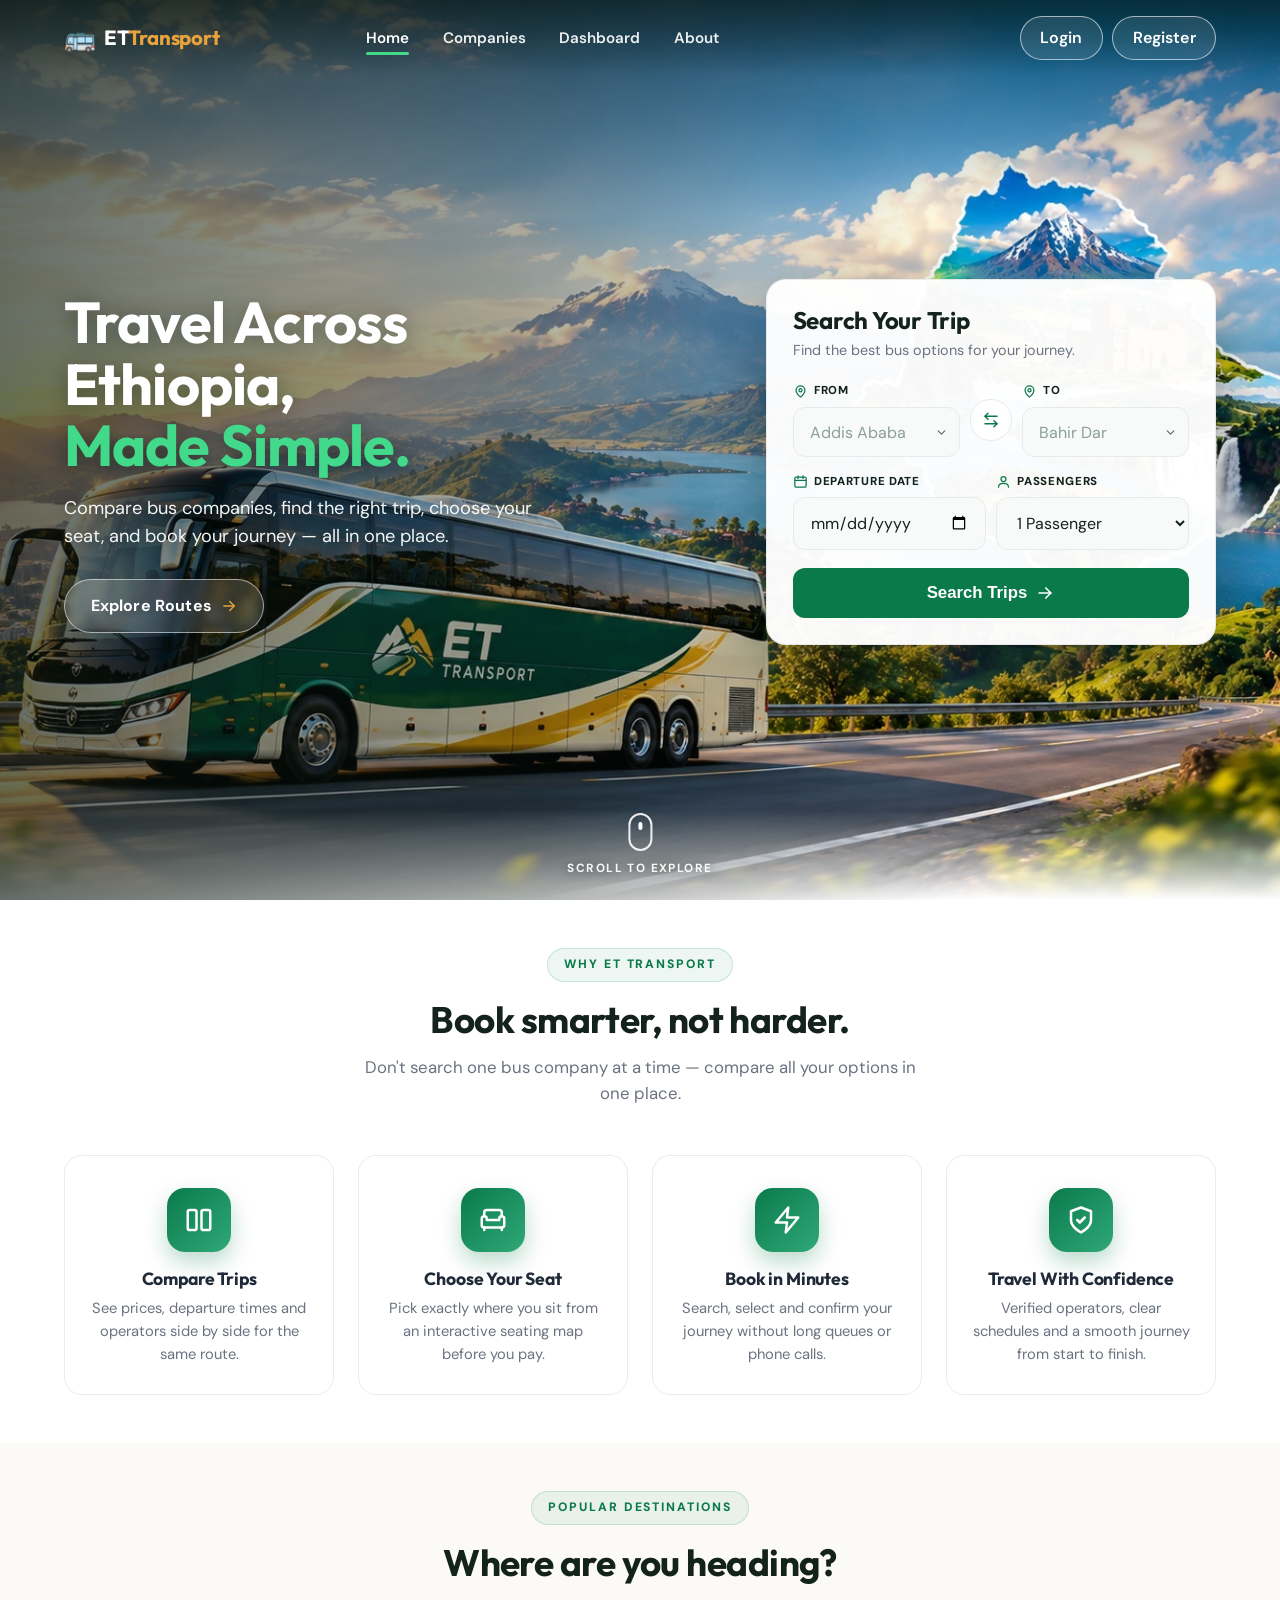
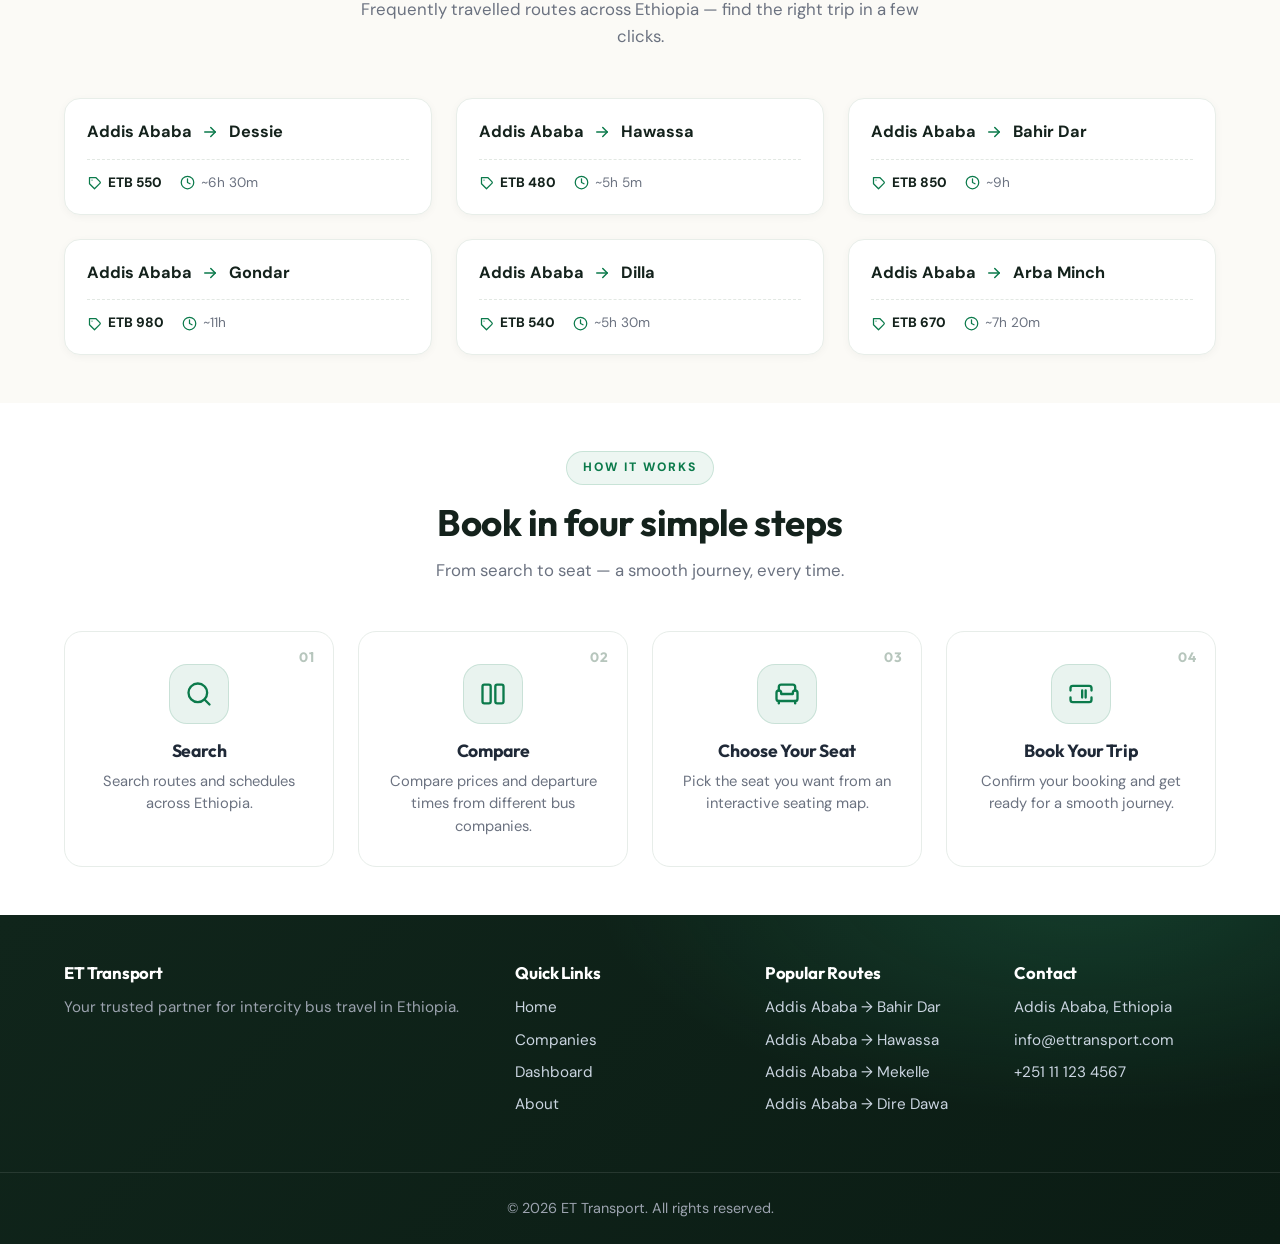
==== commit 33a97fcb: "From To Edited" ====
--- a/index.html
+++ b/index.html
@@ -85,7 +85,7 @@
                     </div>
 
                     <form class="hp-search-form" action="search.html" method="get">
-                        <div class="hp-route">
+                        <div class="hp-route-fields">
 
                         <div class="hp-field">
                             <label for="from">
--- a/css/home.css
+++ b/css/home.css
@@ -282,8 +282,8 @@
     gap: 0.95rem;
 }
 
-/* From / swap / To row */
-.hp-route {
+/* From / swap / To row — always side by side */
+.hp-route-fields {
     display: grid;
     grid-template-columns: 1fr auto 1fr;
     gap: 0.6rem;
@@ -892,9 +892,17 @@
         flex-wrap: wrap;
         gap: 0.6rem 1rem;
     }
+    .hp-route-fields {
+        gap: 0.45rem;
+    }
+    .hp-route-fields .hp-field input {
+        padding: 0.78rem 0.7rem;
+    }
     .hp-search .hp-swap {
         justify-self: center;
-        margin: 0.15rem 0;
+        margin: 0;
+        width: 40px;
+        height: 40px;
     }
     .hp-hero-bg {
         background-position: center 58%;
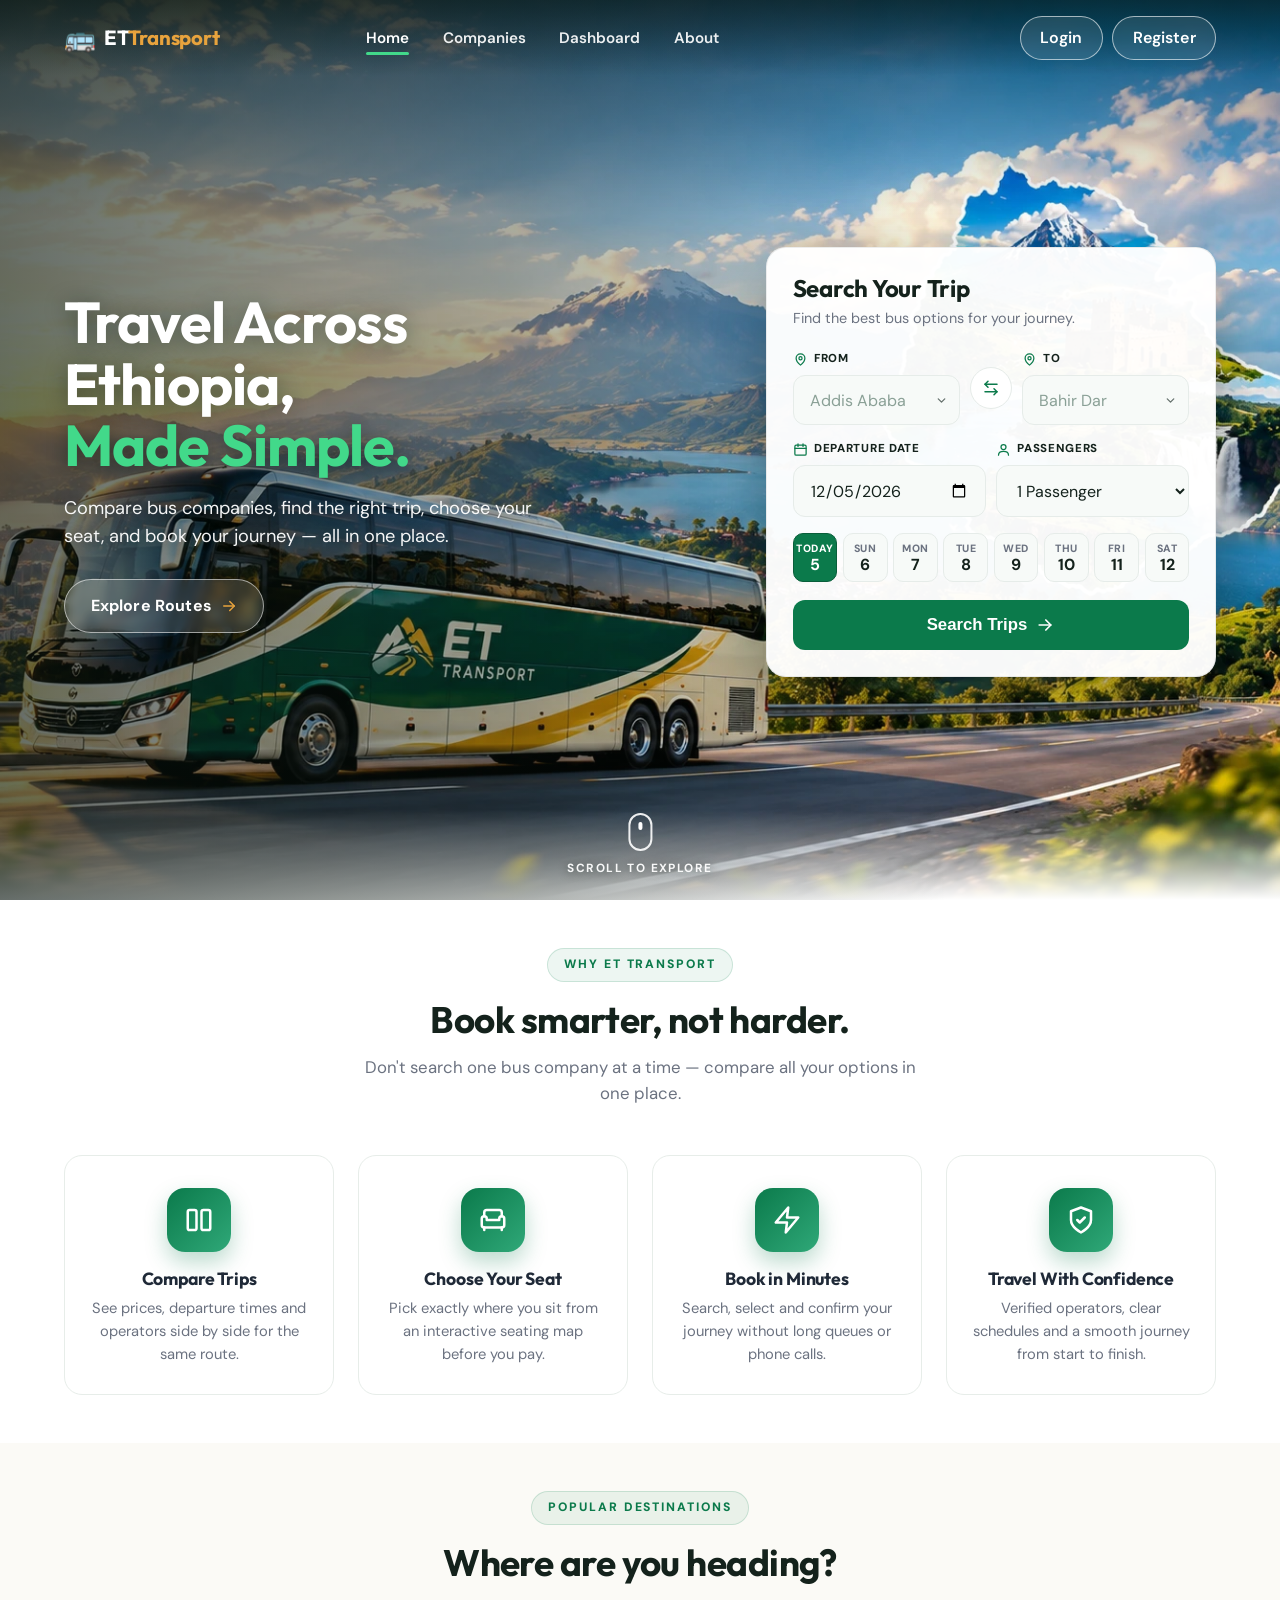
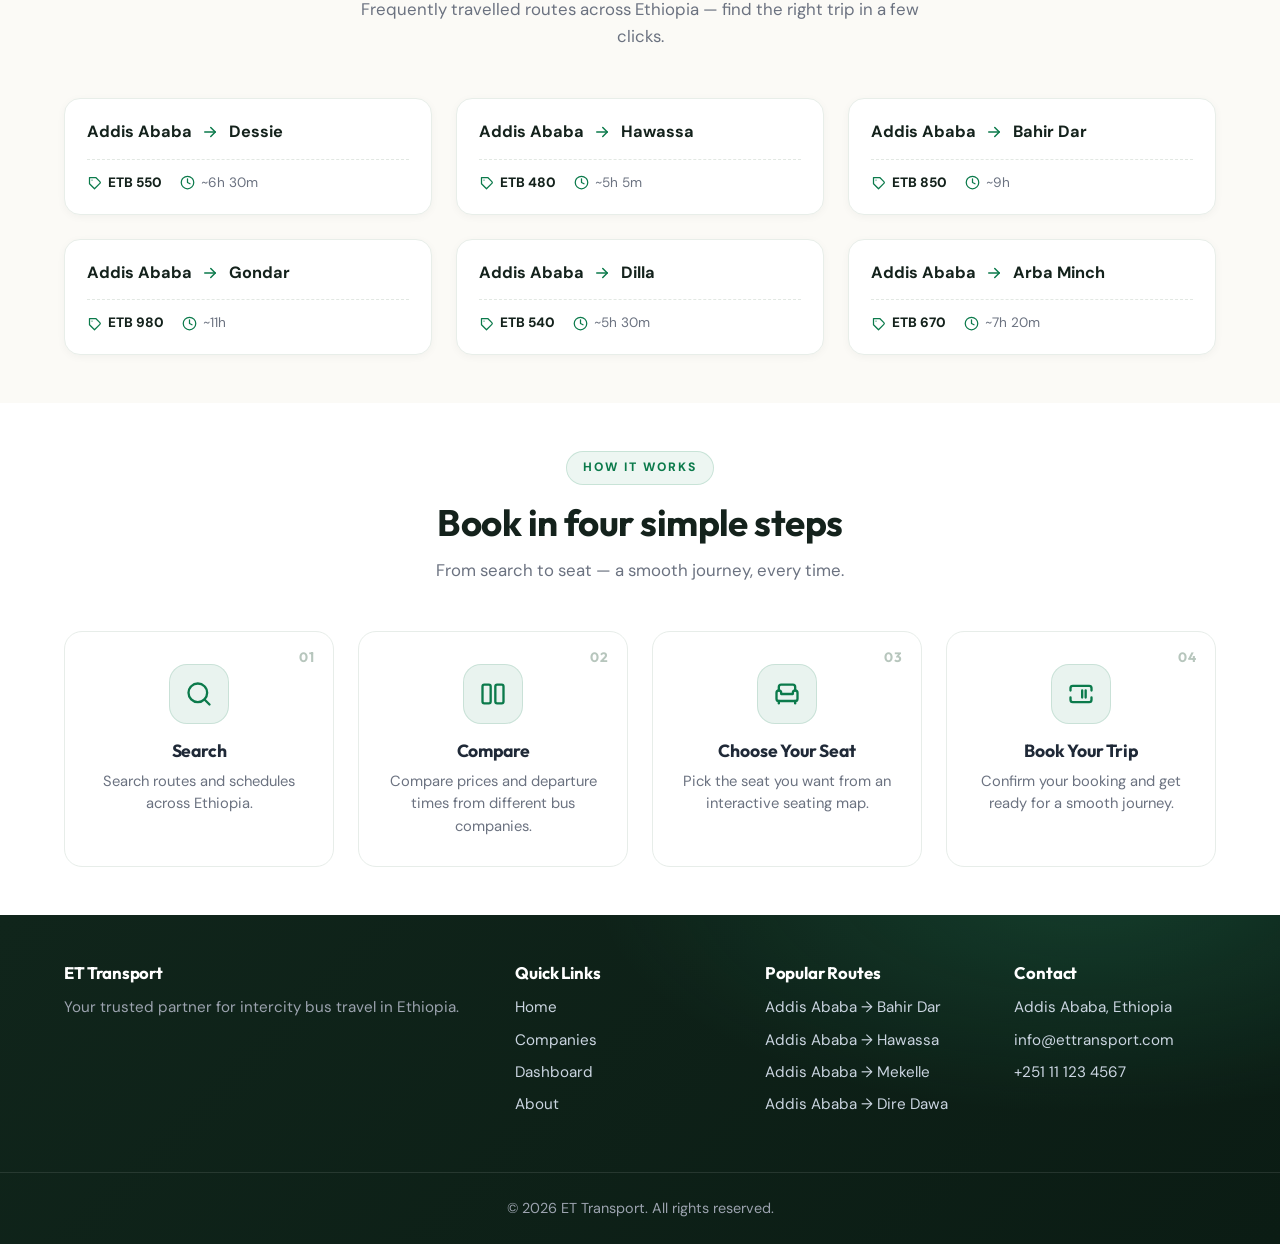
==== commit 44f99602: "Date picker and searching done" ====
--- a/index.html
+++ b/index.html
@@ -135,6 +135,10 @@
                         </div>
                     </div>
 
+                    <!-- Quick-pick days: this week's remaining days (populated by js/home.js).
+                         Dates beyond this week are chosen from the calendar. -->
+                    <div class="hp-date-quick" id="hp-date-quick" role="group" aria-label="Quick departure day — choose one of this week's days, or open the calendar for later dates"></div>
+
                     <button type="submit" class="hp-search-btn">
                         Search Trips
                         <svg viewBox="0 0 24 24" fill="none" stroke="currentColor" stroke-width="2" stroke-linecap="round" stroke-linejoin="round" aria-hidden="true"><path d="M5 12h14"/><path d="m13 6 6 6-6 6"/></svg>
--- a/css/home.css
+++ b/css/home.css
@@ -297,6 +297,74 @@
     gap: 0.6rem;
 }
 
+/* Quick departure-day chips (this week's remaining days) */
+.hp-date-quick {
+    display: flex;
+    flex-wrap: wrap;
+    gap: 0.35rem;
+}
+
+.hp-date-chip {
+    display: flex;
+    flex-direction: column;
+    align-items: center;
+    justify-content: center;
+    gap: 0.12rem;
+    flex: 1 1 0;
+    min-width: 40px;
+    padding: 0.5rem 0;
+    border: 1.5px solid #e6ece9;
+    border-radius: 10px;
+    background: #f7faf8;
+    color: var(--hp-charcoal);
+    cursor: pointer;
+    font-family: inherit;
+    transition: background-color 0.2s ease, border-color 0.2s ease, color 0.2s ease, transform 0.15s ease;
+}
+
+.hp-date-chip b {
+    font-size: 0.66rem;
+    font-weight: 800;
+    text-transform: uppercase;
+    letter-spacing: 0.05em;
+    color: var(--color-muted);
+}
+
+.hp-date-chip span {
+    font-size: 1rem;
+    font-weight: 700;
+    line-height: 1;
+}
+
+.hp-date-chip:hover {
+    border-color: var(--hp-green);
+    transform: translateY(-2px);
+}
+
+.hp-date-chip.is-today {
+    border-color: var(--hp-gold);
+}
+
+.hp-date-chip.is-selected {
+    background: var(--hp-green);
+    border-color: var(--hp-green);
+    color: #ffffff;
+}
+
+.hp-date-chip.is-selected b,
+.hp-date-chip.is-selected span {
+    color: #ffffff;
+}
+
+.hp-date-chip.is-selected.is-today {
+    border-color: var(--hp-green-dark);
+}
+
+.hp-date-chip:focus-visible {
+    outline: 2px solid var(--hp-green);
+    outline-offset: 1px;
+}
+
 .hp-field {
     display: grid;
     gap: 0.4rem;
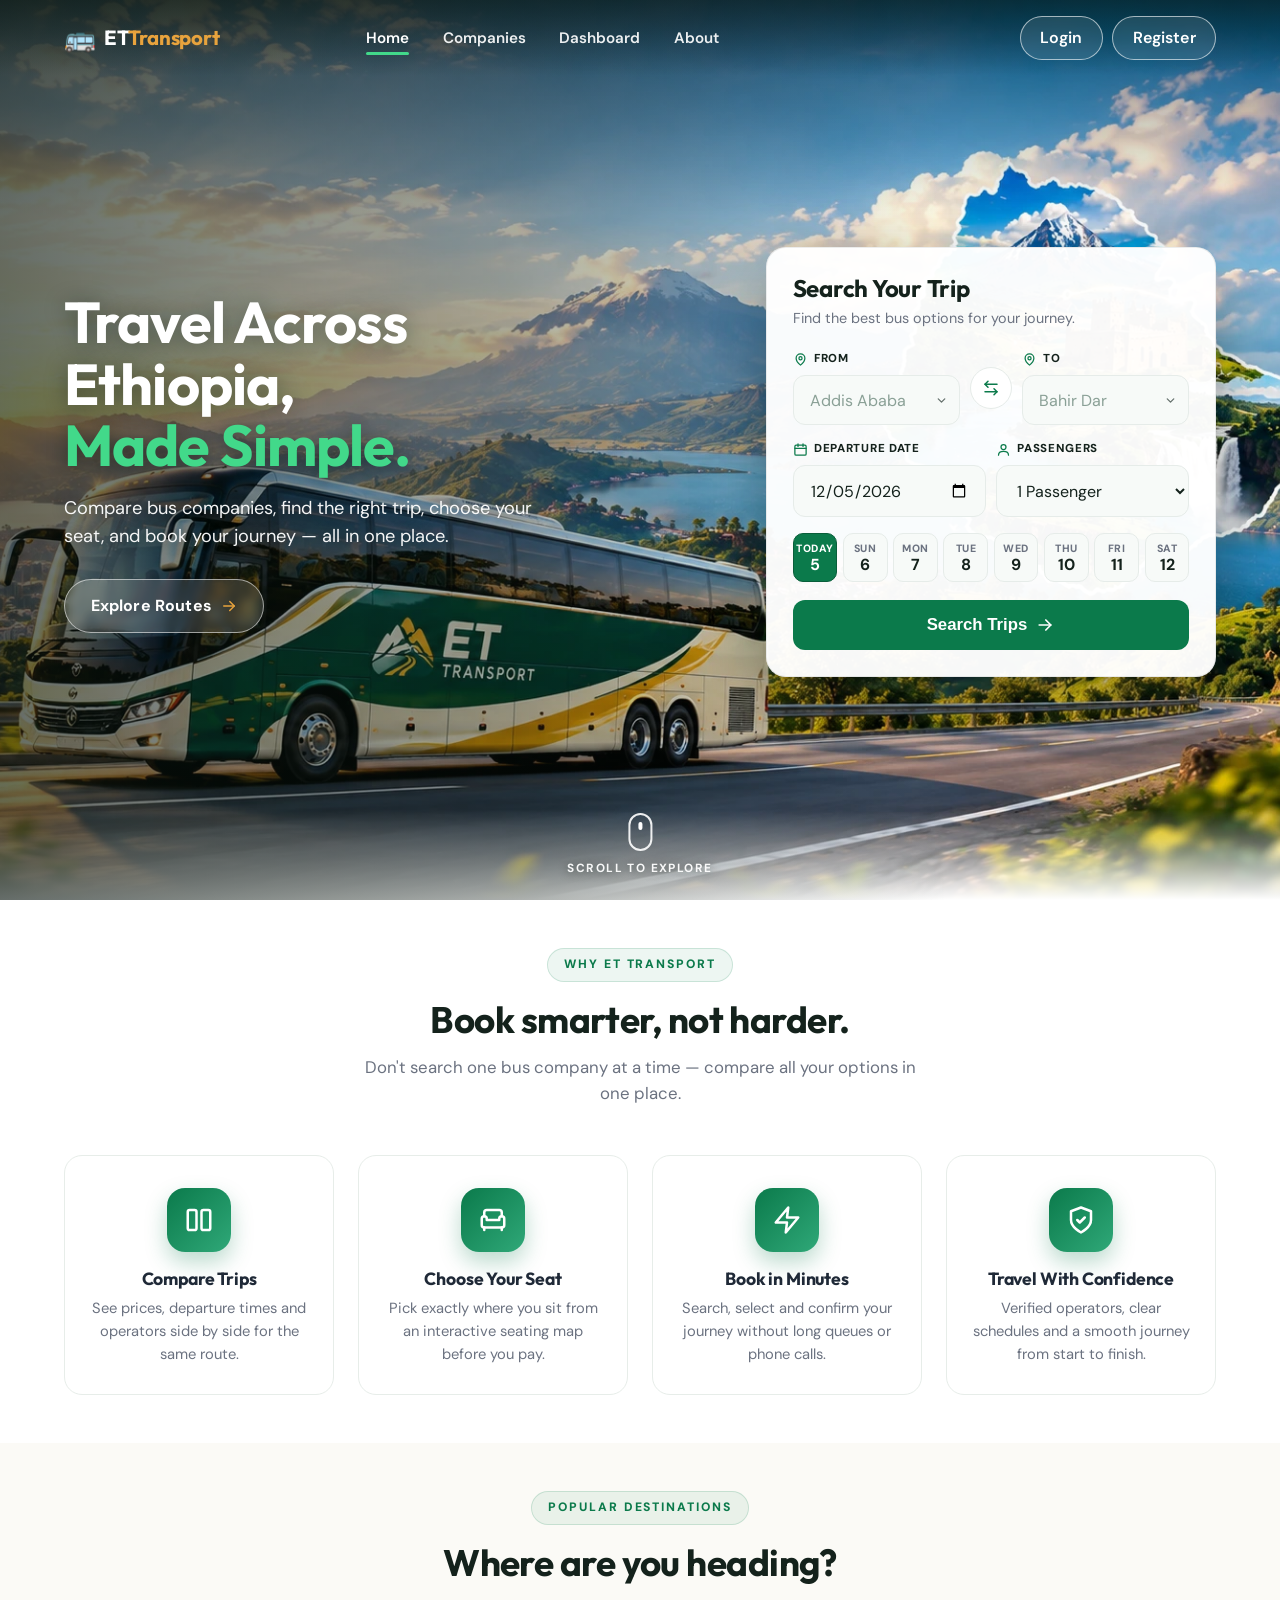
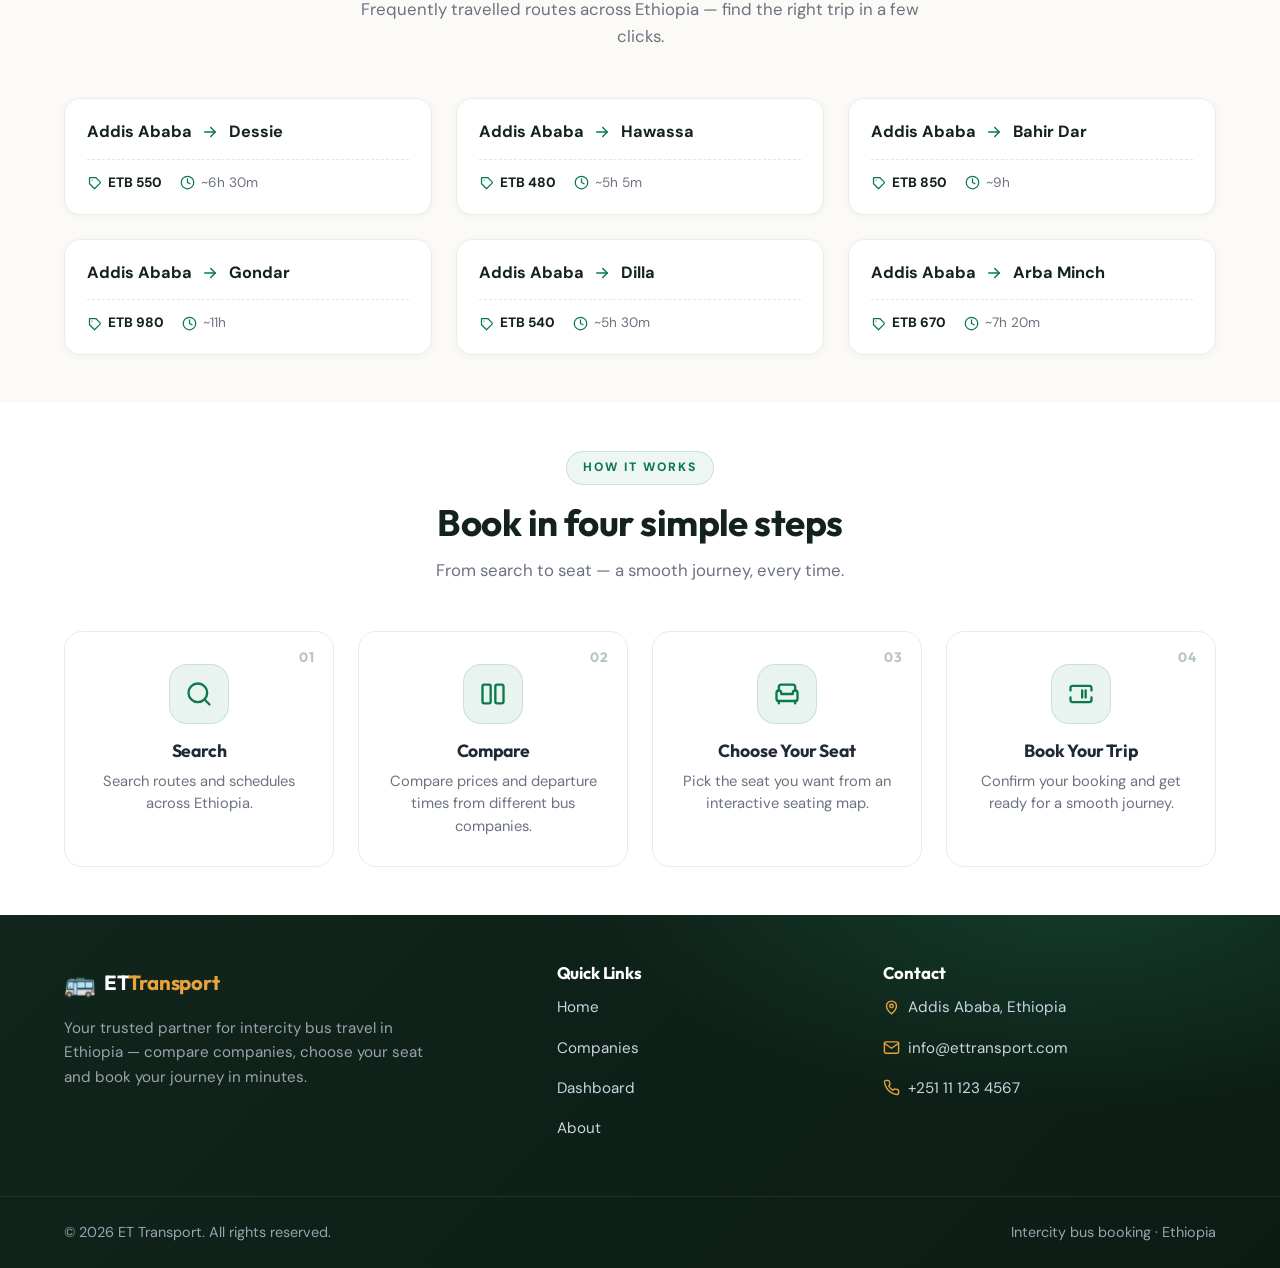
==== commit c51156b6: "Footer Edited Across The Whole Site" ====
--- a/index.html
+++ b/index.html
@@ -283,14 +283,17 @@
     <!-- ============================================ -->
     <footer class="site-footer">
         <div class="container footer-grid">
-            <div class="footer-col">
-                <h4>ET Transport</h4>
-                <p>Your trusted partner for intercity bus travel in Ethiopia.</p>
+            <div class="footer-col footer-brand">
+                <a href="index.html" class="logo footer-logo" aria-label="ET Transport home">
+                    <span class="logo-icon" aria-hidden="true">&#128652;</span>
+                    <span class="logo-text">ET<span>Transport</span></span>
+                </a>
+                <p class="footer-desc">Your trusted partner for intercity bus travel in Ethiopia &mdash; compare companies, choose your seat and book your journey in minutes.</p>
             </div>
 
             <div class="footer-col">
                 <h4>Quick Links</h4>
-                <ul>
+                <ul class="footer-links">
                     <li><a href="index.html">Home</a></li>
                     <li><a href="companies.html">Companies</a></li>
                     <li><a href="dashboard.html">Dashboard</a></li>
@@ -299,28 +302,28 @@
             </div>
 
             <div class="footer-col">
-                <h4>Popular Routes</h4>
-                <ul>
-                    <li>Addis Ababa &rarr; Bahir Dar</li>
-                    <li>Addis Ababa &rarr; Hawassa</li>
-                    <li>Addis Ababa &rarr; Mekelle</li>
-                    <li>Addis Ababa &rarr; Dire Dawa</li>
+                <h4>Contact</h4>
+                <ul class="footer-links footer-contact">
+                    <li>
+                        <svg viewBox="0 0 24 24" fill="none" stroke="currentColor" stroke-width="2" stroke-linecap="round" stroke-linejoin="round" aria-hidden="true"><path d="M12 21s-7-5.5-7-11a7 7 0 0 1 14 0c0 5.5-7 11-7 11Z"/><circle cx="12" cy="10" r="2.5"/></svg>
+                        <span>Addis Ababa, Ethiopia</span>
+                    </li>
+                    <li>
+                        <svg viewBox="0 0 24 24" fill="none" stroke="currentColor" stroke-width="2" stroke-linecap="round" stroke-linejoin="round" aria-hidden="true"><rect x="2" y="4" width="20" height="16" rx="2"/><path d="m2 6 10 7L22 6"/></svg>
+                        <a href="mailto:info@ettransport.com">info@ettransport.com</a>
+                    </li>
+                    <li>
+                        <svg viewBox="0 0 24 24" fill="none" stroke="currentColor" stroke-width="2" stroke-linecap="round" stroke-linejoin="round" aria-hidden="true"><path d="M22 16.92v3a2 2 0 0 1-2.18 2 19.79 19.79 0 0 1-8.63-3.07 19.5 19.5 0 0 1-6-6A19.79 19.79 0 0 1 2.08 4.18 2 2 0 0 1 4.06 2h3a2 2 0 0 1 2 1.72c.13.96.36 1.9.7 2.81a2 2 0 0 1-.45 2.11L8.09 9.91a16 16 0 0 0 6 6l1.27-1.27a2 2 0 0 1 2.11-.45c.91.34 1.85.57 2.81.7A2 2 0 0 1 22 16.92Z"/></svg>
+                        <a href="tel:+251111234567">+251 11 123 4567</a>
+                    </li>
                 </ul>
             </div>
-
-            <div class="footer-col">
-                <h4>Contact</h4>
-                <ul>
-                    <li>Addis Ababa, Ethiopia</li>
-                    <li>info@ettransport.com</li>
-                    <li>+251 11 123 4567</li>
-                </ul>
-            </div>
         </div>
 
         <div class="footer-bottom">
-            <div class="container">
+            <div class="container footer-bottom-row">
                 <p>&copy; 2026 ET Transport. All rights reserved.</p>
+                <p class="footer-tagline">Intercity bus booking &middot; Ethiopia</p>
             </div>
         </div>
     </footer>
--- a/css/style.css
+++ b/css/style.css
@@ -609,25 +609,37 @@
 ------------------------------------------------------------ */
 .site-footer {
     background-color: var(--color-dark-2);
+    background:
+        radial-gradient(900px 420px at 85% -10%, rgba(47, 168, 120, 0.16), transparent 55%),
+        linear-gradient(135deg, #10251b, var(--color-dark-2));
     color: #cbd5e1;
 }
 
 .footer-grid {
     display: grid;
-    grid-template-columns: 2fr 1fr 1fr 1fr;
+    grid-template-columns: minmax(0, 1.6fr) minmax(0, 1fr) minmax(0, 1.2fr);
     gap: var(--space-lg);
     padding: var(--space-lg) var(--space-md);
 }
 
+/* ---------- Brand column ---------- */
+.footer-brand .footer-logo {
+    margin-bottom: var(--space-sm);
+}
+
+.footer-brand .footer-desc {
+    font-size: 0.95rem;
+    color: #9ca3af;
+    line-height: 1.6;
+    max-width: 36ch;
+}
+
+/* ---------- Columns ---------- */
 .footer-col h4 {
     color: var(--color-white);
     margin-bottom: var(--space-sm);
     font-size: 1.05rem;
-}
-
-.footer-col p {
-    font-size: 0.95rem;
-    color: #9ca3af;
+    letter-spacing: -0.01em;
 }
 
 .footer-col ul li {
@@ -635,24 +647,74 @@
     font-size: 0.95rem;
 }
 
-.footer-col a {
+.footer-links {
+    display: grid;
+    gap: 0.5rem;
+}
+
+.footer-links a {
+    color: #cbd5e1;
+    transition: color 0.2s ease, padding-left 0.2s ease;
+}
+
+.footer-links a:hover {
+    color: var(--color-accent);
+    padding-left: 0.2rem;
+}
+
+/* Contact items with icons */
+.footer-contact li {
+    display: flex;
+    align-items: center;
+    gap: 0.55rem;
+    margin-bottom: 0.5rem;
+}
+
+.footer-contact svg {
+    width: 17px;
+    height: 17px;
+    color: var(--color-accent);
+    flex: 0 0 auto;
+}
+
+.footer-contact a {
     color: #cbd5e1;
     transition: color 0.2s ease;
-}
-
-.footer-col a:hover {
-    color: var(--color-accent);
-}
-
+    word-break: break-word;
+}
+
+.footer-contact a:hover {
+    color: #ffffff;
+    text-decoration: underline;
+}
+
+/* ---------- Bottom bar ---------- */
 .footer-bottom {
-    border-top: 1px solid rgba(255, 255, 255, 0.1);
+    border-top: 1px solid rgba(255, 255, 255, 0.08);
     padding: var(--space-md) 0;
-    text-align: center;
+}
+
+.footer-bottom-row {
+    display: flex;
+    align-items: center;
+    justify-content: space-between;
+    flex-wrap: wrap;
+    gap: 0.35rem 1rem;
 }
 
 .footer-bottom p {
     font-size: 0.9rem;
     color: #9ca3af;
+}
+
+.footer-tagline {
+    color: #7a8f86;
+}
+
+@media (max-width: 992px) {
+    .footer-brand {
+        grid-column: 1 / -1;
+    }
 }
 
 /* ------------------------------------------------------------
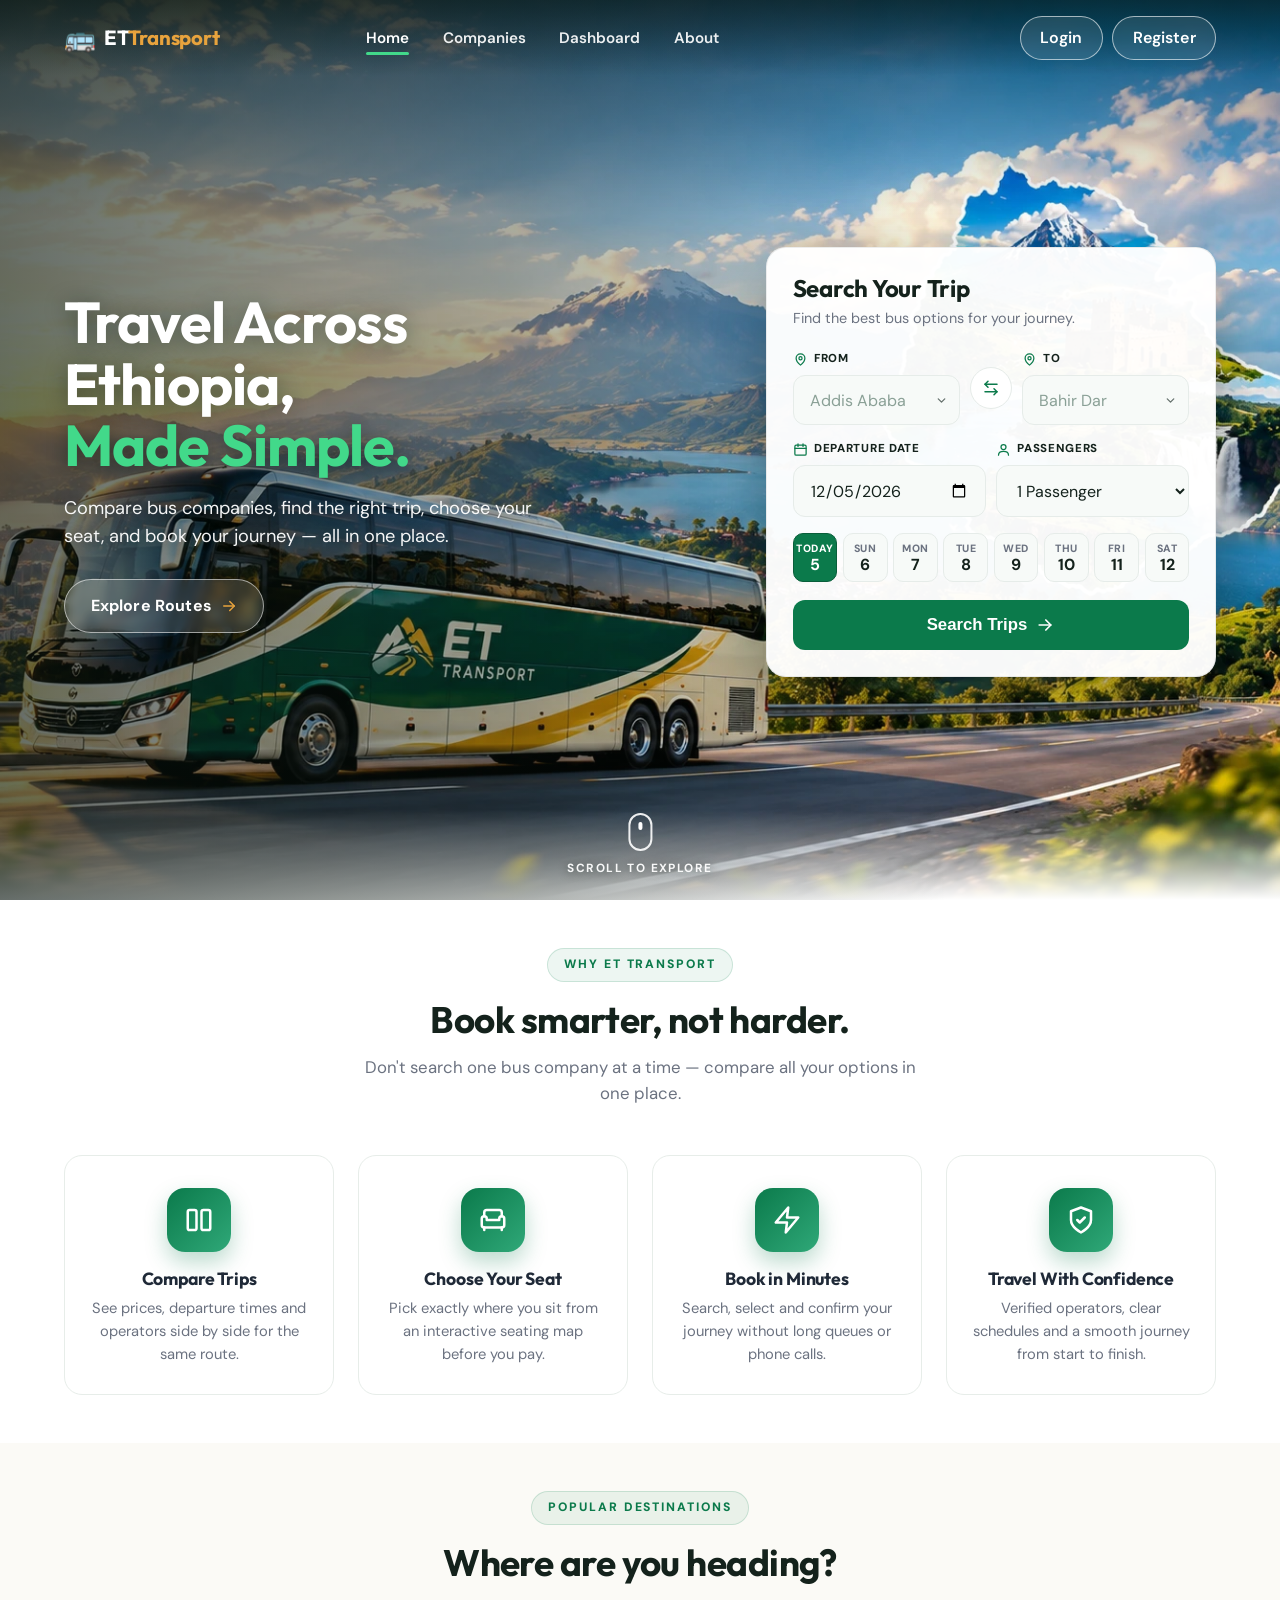
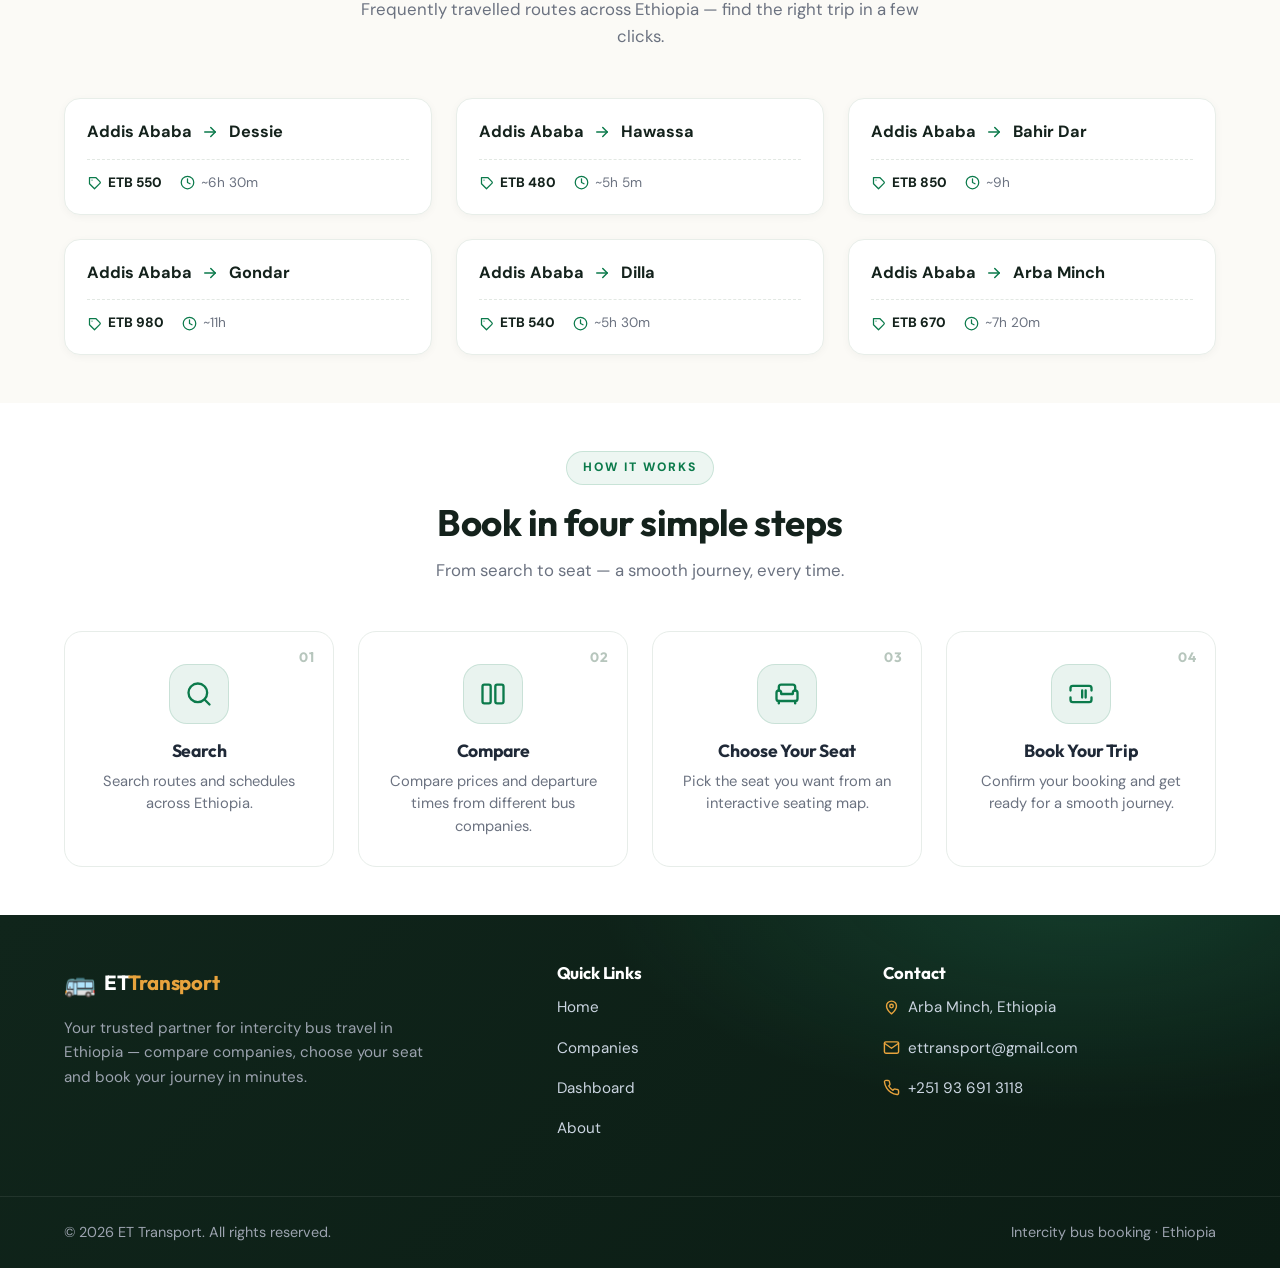
==== commit 04fe6704: "Footer and Contact Done" ====
--- a/index.html
+++ b/index.html
@@ -306,15 +306,15 @@
                 <ul class="footer-links footer-contact">
                     <li>
                         <svg viewBox="0 0 24 24" fill="none" stroke="currentColor" stroke-width="2" stroke-linecap="round" stroke-linejoin="round" aria-hidden="true"><path d="M12 21s-7-5.5-7-11a7 7 0 0 1 14 0c0 5.5-7 11-7 11Z"/><circle cx="12" cy="10" r="2.5"/></svg>
-                        <span>Addis Ababa, Ethiopia</span>
+                        <span>Arba Minch, Ethiopia</span>
                     </li>
                     <li>
                         <svg viewBox="0 0 24 24" fill="none" stroke="currentColor" stroke-width="2" stroke-linecap="round" stroke-linejoin="round" aria-hidden="true"><rect x="2" y="4" width="20" height="16" rx="2"/><path d="m2 6 10 7L22 6"/></svg>
-                        <a href="mailto:info@ettransport.com">info@ettransport.com</a>
+                        <a href="mailto:ettransport@gmail.com">ettransport@gmail.com</a>
                     </li>
                     <li>
                         <svg viewBox="0 0 24 24" fill="none" stroke="currentColor" stroke-width="2" stroke-linecap="round" stroke-linejoin="round" aria-hidden="true"><path d="M22 16.92v3a2 2 0 0 1-2.18 2 19.79 19.79 0 0 1-8.63-3.07 19.5 19.5 0 0 1-6-6A19.79 19.79 0 0 1 2.08 4.18 2 2 0 0 1 4.06 2h3a2 2 0 0 1 2 1.72c.13.96.36 1.9.7 2.81a2 2 0 0 1-.45 2.11L8.09 9.91a16 16 0 0 0 6 6l1.27-1.27a2 2 0 0 1 2.11-.45c.91.34 1.85.57 2.81.7A2 2 0 0 1 22 16.92Z"/></svg>
-                        <a href="tel:+251111234567">+251 11 123 4567</a>
+                        <a href="tel:+251936913118">+251 93 691 3118</a>
                     </li>
                 </ul>
             </div>
--- a/css/style.css
+++ b/css/style.css
@@ -1184,6 +1184,83 @@
     align-items: start;
 }
 
+/* ---------- Booking auth gate (guests asked to log in / register) ---------- */
+.booking-auth-gate {
+    max-width: 620px;
+    margin: 0 auto;
+    padding: var(--space-lg);
+    text-align: center;
+}
+
+.booking-gate-icon {
+    display: inline-flex;
+    align-items: center;
+    justify-content: center;
+    width: 3rem;
+    height: 3rem;
+    margin-bottom: var(--space-sm);
+    font-size: 1.5rem;
+    line-height: 1;
+    background-color: var(--color-bg, #eef2f7);
+    border-radius: 50%;
+}
+
+.booking-gate-title {
+    font-size: 1.35rem;
+    margin: 0 0 0.5rem;
+    color: var(--color-primary);
+}
+
+.booking-gate-text {
+    margin: 0 0 1.25rem;
+    line-height: 1.6;
+    color: var(--color-muted);
+    max-width: 52ch;
+}
+
+.booking-gate-note {
+    margin: 0 0 1.25rem;
+    line-height: 1.55;
+    color: var(--color-muted);
+    font-weight: 600;
+}
+
+.booking-gate-actions {
+    display: flex;
+    gap: 0.75rem;
+    justify-content: center;
+    flex-wrap: wrap;
+    margin: 0 0 0.75rem;
+}
+
+.booking-gate-actions .btn {
+    min-width: 12rem;
+}
+
+.booking-gate-back {
+    margin: 0;
+    font-size: 0.9rem;
+}
+
+.booking-gate-back .back-link {
+    color: var(--color-primary);
+    text-decoration: none;
+}
+
+.booking-gate-back .back-link:hover {
+    text-decoration: underline;
+}
+
+/* `.booking-layout` sets display:grid above, which would otherwise override
+   the hidden attribute — keep gated layouts truly hidden until shown. */
+.booking-layout[hidden],
+.booking-auth-gate[hidden],
+#dashboard-ui[hidden],
+#dashboard-head[hidden],
+#dashboard-auth-gate[hidden] {
+    display: none;
+}
+
 .card {
     background-color: var(--color-white);
     border: 1px solid #e5e7eb;
@@ -2493,6 +2570,391 @@
     font-size: 1.05rem;
     max-width: 820px;
     line-height: 1.7;
+}
+
+/* ============================================================
+   About page (passenger-facing) — polished UI.
+   Scoped under body.about so no other page is affected.
+   Reuses existing brand components (eyebrow pills, stat cards,
+   amenity chips, route cards) for full consistency.
+============================================================ */
+
+/* Section head: centred eyebrow pill + title + subtitle */
+body.about .about-section-head {
+    text-align: center;
+    margin-bottom: var(--space-md);
+}
+body.about .about-section-head .search-eyebrow { margin-bottom: 1rem; }
+body.about .about-section-head .section-title { margin-bottom: 0.5rem; }
+body.about .about-section-head .section-subtitle { margin-bottom: var(--space-md); }
+
+/* Hero quick stats (reuses .stat-card) */
+body.about .companies-hero .section-subtitle { margin-bottom: var(--space-sm); }
+body.about .about-hero-stats {
+    display: flex;
+    flex-wrap: wrap;
+    justify-content: center;
+    gap: 2rem;
+    margin-top: var(--space-sm);
+}
+body.about .about-hero-stats .stat-card {
+    padding: 0.45rem 1.1rem;
+    min-width: 118px;
+}
+
+/* Hero: bus image left, title right */
+body.about .about-hero {
+    background:
+        radial-gradient(820px 320px at 88% -12%, rgba(232, 163, 61, 0.10), transparent 62%),
+        radial-gradient(1000px 460px at 6% 110%, rgba(11, 122, 75, 0.06), transparent 62%),
+        linear-gradient(180deg, #fdfcf9 0%, #f7faf8 100%);
+    color: var(--color-dark);
+    padding: var(--space-lg) 0;
+    margin-bottom: var(--space-lg);
+    border-bottom: 1px solid #eef0f3;
+}
+/* Restore the green mascot-pill on the light hero */
+body.about .about-hero .search-eyebrow {
+    color: var(--color-primary);
+    background: rgba(11, 122, 75, 0.07);
+    border-color: rgba(11, 122, 75, 0.16);
+}
+body.about .about-hero-grid {
+    display: grid;
+    grid-template-columns: minmax(0, 6fr) minmax(0, 5fr);
+    gap: var(--space-md);
+    align-items: center;
+}
+body.about .about-hero-bus {
+    display: block;
+    width: 100%;
+    height: auto;
+    filter: drop-shadow(0 14px 26px rgba(15, 23, 42, 0.16));
+}
+/* Desktop: tuck the bus against the page edge without clipping on narrower
+   laptops. The bus canvas grows by the same amount so it keeps its size.
+   Tier 1 (901-1200px laptops): bleed into the container gutter only. */
+@media (min-width: 901px) {
+    body.about .about-hero-bus {
+        width: calc(100% + 1.5rem);
+        margin-left: -1.5rem;
+    }
+}
+/* Tier 2 (wide screens): bleed further into the page margin. */
+@media (min-width: 1201px) {
+    body.about .about-hero-bus {
+        width: calc(100% + 3rem);
+        margin-left: -3rem;
+    }
+}
+body.about .about-hero-copy {
+    text-align: left;
+}
+body.about .about-hero-copy h1 {
+    margin: 0.4rem 0 0;
+    font-size: clamp(2.8rem, 5vw, 4.2rem);
+}
+body.about .about-hero-copy h1 .about-hero-word {
+    color: var(--color-primary);
+}
+body.about .about-hero-copy .section-subtitle {
+    text-align: left;
+    color: var(--color-muted);
+    font-size: 1.15rem;
+    margin: 0.6rem 0 var(--space-sm);
+}
+body.about .about-hero-copy .about-hero-stats {
+    justify-content: flex-start;
+    margin-top: var(--space-md);
+    gap: 0.75rem;
+    flex-wrap: nowrap;
+}
+body.about .about-hero-copy .stat-card {
+    flex: 1 1 0;
+    min-width: 0;
+    color: var(--color-dark);
+    padding: 0.42rem 0.6rem;
+    text-align: center;
+    border-right-color: rgba(15, 23, 42, 0.14);
+}
+body.about .about-hero-copy .stat-value {
+    color: var(--color-dark);
+    font-size: 2.3rem;
+}
+body.about .about-hero-copy .stat-label {
+    color: var(--color-muted);
+    font-size: 0.9rem;
+}
+
+/* Story / mission body copy — centred under the section head */
+body.about .about-text {
+    margin: 0 auto;
+}
+body.about .about-signature em {
+    display: block;
+    margin-top: 0.6rem;
+    color: var(--color-muted);
+    font-size: 0.95rem;
+}
+body.about .amenity-grid {
+    justify-content: center;
+}
+
+/* ---------- Our story & mission — side by side ---------- */
+body.about .about-story-mission {
+    display: grid;
+    grid-template-columns: repeat(3, minmax(0, 1fr));
+    gap: var(--space-lg);
+    align-items: stretch;
+}
+body.about .about-story-card {
+    position: relative;
+    overflow: hidden;
+    display: flex;
+    flex-direction: column;
+    background: var(--color-white);
+    border: 1px solid #e7ede9;
+    border-radius: 18px;
+    padding: 2rem 1.75rem;
+    box-shadow: 0 4px 14px rgba(8, 34, 22, 0.06);
+    transition: transform 0.2s ease, box-shadow 0.2s ease, border-color 0.2s ease;
+}
+/* Soft green accent line across the card top (homepage value-card pattern). */
+body.about .about-story-card::before {
+    content: "";
+    position: absolute;
+    top: 0;
+    left: 50%;
+    transform: translateX(-50%);
+    width: 56px;
+    height: 4px;
+    border-radius: 0 0 4px 4px;
+    background: linear-gradient(90deg, var(--color-primary), #2fa878);
+    opacity: 0;
+    transition: opacity 0.2s ease, width 0.2s ease;
+}
+body.about .about-story-card:hover {
+    transform: translateY(-4px);
+    box-shadow: 0 18px 38px rgba(8, 34, 22, 0.12);
+    border-color: #cfded5;
+}
+body.about .about-story-card:hover::before {
+    opacity: 1;
+    width: 72px;
+}
+body.about .about-story-card .search-eyebrow {
+    margin-bottom: 0.9rem;
+}
+body.about .about-story-card h3 {
+    font-size: 1.4rem;
+    margin-bottom: 0.85rem;
+    letter-spacing: -0.01em;
+}
+body.about .about-story-card > p:not(.search-eyebrow):not(.about-credit):not(.about-signature) {
+    font-size: 1rem;
+    line-height: 1.65;
+    color: var(--color-text);
+}
+body.about .about-detail-note {
+    color: var(--color-muted);
+    font-size: 0.95rem;
+    margin-top: 0.6rem;
+}
+body.about .about-commitment-list {
+    display: flex;
+    flex-wrap: wrap;
+    gap: 0.6rem;
+    margin-top: auto;
+    padding-top: 1rem;
+}
+/* Push the trailing blocks to the card bottom so Story & Mission fill their cards. */
+body.about .about-story-card .about-signature {
+    margin-top: auto;
+    padding-top: 1rem;
+}
+
+/* ---------- Developed by (third badge card) ---------- */
+body.about .about-developer-card {
+    background: #f2f8f3;
+    border-color: #dde6e1;
+}
+body.about .about-developer-list {
+    display: grid;
+    gap: 0.85rem;
+    margin: 0.25rem 0 1rem;
+}
+body.about .about-developer {
+    display: flex;
+    align-items: center;
+    gap: 0.85rem;
+    padding: 0.7rem 0.85rem;
+    background: var(--color-white);
+    border: 1px solid #dde6e1;
+    border-radius: 12px;
+    transition: transform 0.18s ease, border-color 0.18s ease, box-shadow 0.18s ease;
+}
+body.about .about-developer:hover {
+    transform: translateY(-2px);
+    border-color: rgba(11, 122, 75, 0.4);
+    box-shadow: 0 10px 22px rgba(8, 34, 22, 0.1);
+}
+body.about .about-developer-avatar {
+    display: inline-flex;
+    align-items: center;
+    justify-content: center;
+    flex: 0 0 auto;
+    width: 44px;
+    height: 44px;
+    border-radius: 50%;
+    background: linear-gradient(135deg, var(--color-primary), #2fa878);
+    color: #ffffff;
+    font-size: 0.8rem;
+    font-weight: 800;
+    letter-spacing: 0.02em;
+}
+body.about .about-developer-meta {
+    display: flex;
+    flex-direction: column;
+    gap: 0.15rem;
+    min-width: 0;
+}
+body.about .about-developer-name {
+    font-weight: 700;
+    color: var(--color-dark);
+    font-size: 0.95rem;
+}
+body.about .about-developer-role {
+    font-size: 0.75rem;
+    color: var(--color-muted);
+}
+body.about .about-developer-card .about-credit {
+    margin-top: auto;
+    padding-top: 0.5rem;
+}
+
+body.about .about-credit {
+    display: block;
+    text-align: center;
+    color: var(--color-muted);
+    font-size: 0.8rem;
+    letter-spacing: 0.03em;
+    margin: 0;
+}
+
+/* ---------- Contact ET Transport ---------- */
+body.about .about-contact-grid {
+    display: grid;
+    grid-template-columns: repeat(auto-fit, minmax(230px, 1fr));
+    gap: var(--space-md);
+}
+body.about .about-contact-item {
+    display: flex;
+    align-items: center;
+    gap: 0.85rem;
+    background: var(--color-white);
+    border: 1px solid #e5e7eb;
+    border-radius: var(--radius);
+    padding: 1rem 1.15rem;
+    box-shadow: 0 2px 8px rgba(0, 0, 0, 0.04);
+    transition: transform 0.18s ease, box-shadow 0.18s ease, border-color 0.18s ease;
+}
+body.about .about-contact-item:hover {
+    transform: translateY(-2px);
+    border-color: rgba(11, 122, 75, 0.35);
+    box-shadow: 0 10px 22px rgba(8, 34, 22, 0.1);
+}
+body.about .about-contact-icon {
+    display: inline-flex;
+    align-items: center;
+    justify-content: center;
+    width: 42px;
+    height: 42px;
+    border-radius: 12px;
+    flex: 0 0 auto;
+    background: rgba(11, 122, 75, 0.09);
+    color: var(--color-primary);
+}
+body.about .about-contact-icon svg {
+    width: 22px;
+    height: 22px;
+}
+body.about .about-contact-copy {
+    display: flex;
+    flex-direction: column;
+    gap: 0.2rem;
+    min-width: 0;
+}
+body.about .about-contact-label {
+    font-size: 0.72rem;
+    font-weight: 700;
+    text-transform: uppercase;
+    letter-spacing: 0.05em;
+    color: var(--color-muted);
+}
+body.about .about-contact-copy a,
+body.about .about-contact-value {
+    color: var(--color-dark);
+    font-weight: 600;
+    font-size: 0.95rem;
+}
+body.about .about-contact-copy a:hover {
+    color: var(--color-primary);
+    text-decoration: underline;
+}
+
+/* Contact — cards match the polished card language */
+body.about .about-contact-item {
+    border-radius: 18px;
+    border-color: #e7ede9;
+    box-shadow: 0 4px 14px rgba(8, 34, 22, 0.05);
+}
+body.about .about-contact-item:hover {
+    transform: translateY(-4px);
+    border-color: rgba(11, 122, 75, 0.35);
+    box-shadow: 0 18px 38px rgba(8, 34, 22, 0.12);
+}
+
+/* ---------- About page responsive ---------- */
+@media (max-width: 1100px) {
+    body.about .about-story-mission {
+        grid-template-columns: repeat(2, minmax(0, 1fr));
+    }
+    body.about .about-developer-card {
+        grid-column: 1 / -1;
+    }
+}
+@media (max-width: 900px) {
+    body.about .about-hero-grid {
+        grid-template-columns: 1fr;
+        gap: var(--space-md);
+    }
+    body.about .about-hero-copy {
+        text-align: center;
+    }
+    body.about .about-hero-copy .about-hero-stats {
+        justify-content: center;
+    }
+    body.about .about-story-mission {
+        grid-template-columns: 1fr;
+    }
+    body.about .about-developer-card {
+        grid-column: auto;
+    }
+    body.about .about-contact-grid {
+        grid-template-columns: 1fr 1fr;
+    }
+}
+@media (max-width: 560px) {
+    body.about .about-contact-grid {
+        grid-template-columns: 1fr;
+    }
+    body.about .about-hero-stats {
+        gap: 1.25rem;
+    }
+    body.about .about-hero-bus {
+        max-width: 400px;
+        margin: 0 auto;
+    }
 }
 
 /* ---------- 4. Amenities ---------- */
@@ -3892,6 +4354,488 @@
 }
 
 /* ============================================================
+   15.6  Company public profile — FB-style masthead + compact layout
+   Scoped under `body.company-page` (company.html only) so other
+   pages keep their existing styles. Research-based (Facebook
+   profile pattern): wide cover photo, circular avatar overlapping
+   the cover, white profile-id band with name + actions, tab nav,
+   compact stat chips and a two-column Overview to cut vertical
+   space while staying consistent with the rest of the site.
+   ============================================================ */
+body.company-page {
+    --cp-green: #0b7a4b;
+    --cp-green-dark: #095e3a;
+    --cp-charcoal: #14221c;
+    background-color: #ffffff;
+}
+
+/* ---------- Masthead: cover band ---------- */
+body.company-page .cp-cover-wrap {
+    position: relative;
+    /* Facebook-style cover strip. The photo itself keeps its native 851 x 315
+       form (whole cover always visible) but is width-capped + centered so the
+       band stays compact instead of growing huge on wide monitors. */
+    background: linear-gradient(135deg, var(--color-dark-2), var(--color-primary-dark));
+    overflow: hidden;
+}
+
+body.company-page .cp-cover-wrap .company-cover {
+    /* Width-capped + centered: keeps the exact 851:315 Facebook cover form so the
+       entire uploaded photo stays visible, while capping the band at ~370px tall. */
+    position: relative;
+    display: block;
+    width: min(100%, 1000px);
+    aspect-ratio: 851 / 315;
+    height: auto;
+    margin: 0 auto;
+    object-fit: cover;
+}
+
+body.company-page .cp-cover-wrap .company-hero-overlay {
+    position: absolute;
+    inset: 0;
+    background:
+        linear-gradient(0deg, rgba(17, 24, 39, 0.38) 0%, rgba(17, 24, 39, 0) 32%),
+        linear-gradient(180deg, rgba(17, 24, 39, 0.32) 0%, rgba(17, 24, 39, 0.08) 55%);
+}
+
+body.company-page .company-crumb {
+    position: relative;
+    z-index: 3;
+    /* Align the breadcrumb with the centered (width-capped) cover banner. */
+    max-width: 1000px;
+    margin: 1.1rem auto 0;
+    font-size: 0.86rem;
+    color: #e2e8f0;
+    font-weight: 600;
+}
+
+body.company-page .company-crumb a { color: #e2e8f0; }
+body.company-page .company-crumb a:hover { color: var(--color-accent); }
+
+/* ---------- Masthead: profile id band ---------- */
+body.company-page .cp-id {
+    position: relative;
+    padding: 2.4rem var(--space-md) 1.4rem;
+    background:
+        radial-gradient(760px 230px at 80% -12%, rgba(11, 122, 75, 0.07), transparent 60%),
+        #ffffff;
+}
+
+body.company-page .cp-id-row {
+    display: flex;
+    align-items: center;
+    gap: 1.5rem;
+    flex-wrap: wrap;
+}
+
+body.company-page .company-logo-hero {
+    position: relative;
+    z-index: 2;
+    width: 118px;
+    height: 118px;
+    border-radius: 50%;
+    border: 5px solid #ffffff;
+    box-shadow: 0 10px 26px rgba(14, 34, 26, 0.28);
+    background-color: #ffffff;
+    flex: 0 0 auto;
+    transform: translateY(-2.1rem);
+}
+
+body.company-page .cp-id-copy {
+    display: grid;
+    gap: 0.35rem;
+    min-width: 0;
+    flex: 1 1 380px;
+}
+
+body.company-page .cp-name-line {
+    display: flex;
+    align-items: center;
+    gap: 0.6rem;
+    flex-wrap: wrap;
+}
+
+body.company-page .company-name {
+    font-size: clamp(1.75rem, 3.2vw, 2.4rem);
+    color: var(--cp-charcoal);
+    line-height: 1.12;
+    font-weight: 800;
+    letter-spacing: -0.015em;
+}
+
+body.company-page .company-tagline {
+    font-size: 1rem;
+    color: var(--color-muted);
+    max-width: 580px;
+}
+
+body.company-page .hero-rating {
+    display: flex;
+    align-items: center;
+    gap: 0.45rem;
+    flex-wrap: wrap;
+    font-size: 0.95rem;
+}
+
+body.company-page .hero-stars { color: var(--color-accent); letter-spacing: 2px; }
+body.company-page .hero-rating strong { color: var(--cp-charcoal); font-size: 1.1rem; font-weight: 800; }
+body.company-page .hero-review-count { color: var(--color-muted); }
+
+body.company-page .verified-chip {
+    border: 1px solid #22c55e;
+    background-color: rgba(22, 163, 74, 0.1);
+    color: #14532d;
+}
+
+/* ---------- Masthead: actions ---------- */
+body.company-page .cp-id-actions {
+    display: inline-flex;
+    align-items: center;
+    gap: 0.65rem;
+    flex: 0 0 auto;
+    margin-left: auto;
+}
+
+body.company-page .fav-btn-hero {
+    display: inline-flex;
+    align-items: center;
+    gap: 0.4rem;
+    border: 1.5px solid #d3dbe0;
+    background: #ffffff;
+    color: #b45309;
+    border-radius: 999px;
+    padding: 0.5rem 1.05rem;
+    font-size: 0.9rem;
+    font-weight: 700;
+}
+
+body.company-page .fav-btn-hero:hover {
+    background: rgba(180, 83, 9, 0.08);
+    transform: translateY(-1px);
+}
+
+body.company-page .btn-hero-cta {
+    background: var(--cp-green);
+    color: #ffffff;
+    border: none;
+    border-radius: 999px;
+    padding: 0.62rem 1.35rem;
+    font-size: 0.95rem;
+    font-weight: 700;
+    box-shadow: 0 8px 18px rgba(11, 122, 75, 0.3);
+}
+
+body.company-page .btn-hero-cta:hover {
+    background: var(--cp-green-dark);
+    transform: translateY(-2px);
+}
+
+/* ---------- Masthead: tab navigation ---------- */
+body.company-page .cp-tabs-wrap {
+    background: #ffffff;
+}
+
+body.company-page .cp-tabs {
+    display: flex;
+    flex-wrap: wrap;
+    gap: 0.15rem;
+    border-bottom: 1px solid #e6ece8;
+    position: sticky;
+    top: 70px;
+    z-index: 40;
+    background: #ffffff;
+}
+
+body.company-page .cp-tab {
+    position: relative;
+    padding: 0.68rem 1.05rem;
+    font-size: 0.9rem;
+    font-weight: 700;
+    color: var(--color-muted);
+    text-decoration: none;
+    white-space: nowrap;
+}
+
+body.company-page .cp-tab::after {
+    content: "";
+    position: absolute;
+    left: 0.8rem;
+    right: 0.8rem;
+    bottom: 0;
+    height: 3px;
+    border-radius: 2px;
+    background: var(--cp-green);
+    transform: scaleX(0);
+    transition: transform 0.2s ease;
+}
+
+body.company-page .cp-tab:hover,
+body.company-page .cp-tab.is-active { color: var(--cp-green-dark); }
+
+body.company-page .cp-tab:hover::after,
+body.company-page .cp-tab.is-active::after { transform: scaleX(1); }
+
+/* ---------- Masthead: compact stat chips ---------- */
+body.company-page .cp-stats {
+    background: #ffffff;
+    border-top: 1px solid #edf1ee;
+    border-bottom: 1px solid #edf1ee;
+}
+
+body.company-page .cp-stats .stats-grid {
+    display: flex;
+    flex-wrap: wrap;
+    align-items: center;
+    gap: 0.6rem;
+}
+
+body.company-page .cp-stats .stat-card {
+    display: inline-flex;
+    flex-direction: column;
+    align-items: flex-start;
+    padding: 0.55rem 1.05rem;
+    border: 1px solid #dde6e1;
+    border-radius: 12px;
+    background: #f4f9f5;
+    min-width: 118px;
+}
+
+body.company-page .cp-stats .stat-card:last-child { border-right: none; }
+
+body.company-page .cp-stats .stat-value {
+    font-size: 1.3rem;
+    font-weight: 800;
+    color: var(--cp-charcoal);
+    line-height: 1.1;
+}
+
+body.company-page .cp-stats .stat-label {
+    font-size: 0.72rem;
+    text-transform: uppercase;
+    letter-spacing: 0.05em;
+    color: var(--color-muted);
+}
+
+/* ---------- Overview: two-column intro + services ---------- */
+body.company-page .cp-overview {
+    display: grid;
+    grid-template-columns: minmax(0, 7fr) minmax(0, 5fr);
+    gap: var(--space-lg);
+    align-items: start;
+}
+
+body.company-page .cp-panel {
+    background: #fbfdfc;
+    border: 1px solid #e7ede9;
+    border-radius: 18px;
+    padding: 1.5rem 1.6rem;
+}
+
+body.company-page .cp-panel-head {
+    display: grid;
+    gap: 0.4rem;
+}
+
+body.company-page .cp-panel-head .search-eyebrow {
+    justify-self: start;
+    font-size: 0.7rem;
+}
+
+body.company-page .cp-panel-title {
+    font-family: var(--font-display);
+    font-size: 1.45rem;
+    color: var(--cp-charcoal);
+    letter-spacing: -0.01em;
+}
+
+/* Intro panel: about + founded + quick info */
+body.company-page .about-text {
+    font-size: 0.98rem;
+    line-height: 1.7;
+    color: var(--color-text);
+    margin-top: 0.9rem;
+}
+
+body.company-page .founded-block {
+    display: flex;
+    align-items: center;
+    gap: 0.9rem;
+    padding: 0.85rem 1.1rem;
+    border: 1px solid #dde6e1;
+    border-radius: 14px;
+    background: #f2f8f3;
+    margin-top: 1.1rem;
+}
+
+body.company-page .founded-year {
+    font-size: 1.9rem;
+    font-weight: 800;
+    color: var(--cp-green-dark);
+}
+
+body.company-page .founded-text .founded-years {
+    display: block;
+    font-size: 0.95rem;
+    font-weight: 800;
+    color: var(--cp-green-dark);
+}
+
+body.company-page .founded-text p {
+    font-size: 0.85rem;
+    color: var(--color-muted);
+    line-height: 1.5;
+}
+
+body.company-page .founded-none {
+    font-size: 0.9rem;
+    color: var(--color-muted);
+    padding: 0.7rem 1rem;
+    border: 1px dashed #cdd9ce;
+    border-radius: 12px;
+}
+
+body.company-page .cp-panel-intro .info-grid {
+    grid-template-columns: 1fr;
+    gap: 0.6rem;
+    margin-top: 0.6rem;
+}
+
+body.company-page .cp-panel-intro .info-item {
+    padding: 0.65rem 0.9rem;
+    border: 1px solid #e4ebe6;
+    border-radius: 12px;
+    background: #ffffff;
+}
+
+body.company-page .cp-panel-intro .info-icon {
+    width: 34px;
+    height: 34px;
+    border-radius: 10px;
+    font-size: 1rem;
+    background: rgba(11, 122, 75, 0.09);
+    color: var(--cp-green);
+}
+
+body.company-page .cp-panel-intro .info-label { font-size: 0.7rem; }
+body.company-page .cp-panel-intro .info-value { font-size: 0.92rem; }
+body.company-page .cp-panel-intro .info-item-wide { grid-column: 1 / -1; }
+
+/* Side panel: amenities + demo note */
+body.company-page .cp-panel-side .amenity-grid {
+    display: flex;
+    flex-wrap: wrap;
+    gap: 0.6rem;
+    margin-top: 0.9rem;
+}
+
+body.company-page .cp-panel-side .amenity-chip {
+    padding: 0.5rem 0.95rem;
+    border: 1px solid #dce6e0;
+    background: #ffffff;
+    border-radius: 999px;
+    font-size: 0.88rem;
+    font-weight: 600;
+    color: #33503f;
+    box-shadow: none;
+}
+
+body.company-page .cp-panel-side .amenity-icon {
+    background: rgba(11, 122, 75, 0.1);
+    color: var(--cp-green);
+}
+
+body.company-page .demo-note {
+    font-size: 0.8rem;
+    line-height: 1.55;
+    padding: 0.8rem 1rem;
+    margin-top: 1.1rem;
+}
+
+/* ---------- Compact section heads + spacing ---------- */
+body.company-page .cp-head {
+    display: grid;
+    gap: 0.4rem;
+    margin-bottom: var(--space-md);
+}
+
+body.company-page .cp-head .search-eyebrow {
+    font-size: 0.7rem;
+    font-weight: 800;
+    text-transform: uppercase;
+    letter-spacing: 0.1em;
+}
+
+body.company-page .cp-head .section-title {
+    font-family: var(--font-display);
+    font-size: 1.7rem;
+    color: var(--cp-charcoal);
+    letter-spacing: -0.014em;
+}
+
+body.company-page .cp-head .section-subtitle {
+    color: var(--color-muted);
+    margin: 0;
+}
+
+body.company-page .company-section {
+    padding: 2.5rem 0;
+}
+
+body.company-page .company-section.cp-alt {
+    background: #f7faf8;
+}
+
+/* ---------- responsive ---------- */
+@media (max-width: 1024px) {
+    body.company-page .cp-overview {
+        grid-template-columns: 1fr;
+    }
+}
+
+@media (max-width: 768px) {
+    body.company-page .cp-id {
+        padding-top: 1.4rem;
+        text-align: center;
+    }
+    body.company-page .cp-id-row {
+        flex-direction: column;
+        align-items: center;
+        gap: 0.9rem;
+    }
+    body.company-page .company-logo-hero {
+        width: 92px;
+        height: 92px;
+        transform: none;
+    }
+    body.company-page .cp-id-copy {
+        text-align: center;
+    }
+    body.company-page .cp-name-line {
+        justify-content: center;
+    }
+    body.company-page .cp-id-actions {
+        flex-wrap: wrap;
+        justify-content: center;
+        margin-left: 0;
+    }
+}
+
+@media (max-width: 600px) {
+    body.company-page .cp-tabs {
+        top: 70px;
+        left: 0;
+        right: 0;
+    }
+    body.company-page .company-name {
+        font-size: 1.55rem;
+    }
+    body.company-page .route-card {
+        font-size: 0.95rem;
+    }
+}
+
+/* ============================================================
    16. PASSENGER DASHBOARD
    ============================================================ */
 
@@ -3924,6 +4868,380 @@
 .demo-note {
     font-size: 0.85rem;
     color: var(--color-muted);
+}
+
+/* ============================================================
+   15.5  Companies directory page — homepage-matched UI
+   Scoped under `body.companies` (companies.html only) so the
+   about.html hero (which shares the .companies-hero class) keeps
+   its classic look. Mirrors the design language in css/home.css:
+   eyebrow pills, Outfit display type, soft-green-tinted sections
+   and the same green/gold palette.
+   ============================================================ */
+body.companies {
+    --cp-green: #0b7a4b;          /* matches homepage --hp-green */
+    --cp-green-dark: #095e3a;
+    --cp-charcoal: #14221c;
+    background-color: #ffffff;
+}
+
+/* ---------- Directory section (soft green like homepage favorites) ---------- */
+body.companies .companies-directory {
+    padding: var(--space-lg) 0;
+    background: #f7faf8;
+    border-top: 1px solid #eef3ef;
+}
+
+body.companies .companies-section-head {
+    text-align: center;
+    margin-bottom: var(--space-md);
+}
+
+body.companies .companies-section-head .search-eyebrow {
+    margin-bottom: 1rem;
+}
+
+body.companies .companies-title {
+    font-size: clamp(1.8rem, 3vw, 2.3rem);
+    text-align: center;
+    color: var(--cp-charcoal);
+    margin-bottom: 0.7rem;
+    letter-spacing: -0.015em;
+}
+
+body.companies .companies-subtitle {
+    text-align: center;
+    color: var(--color-muted);
+    max-width: 580px;
+    margin: 0 auto;
+    font-size: 1.05rem;
+    line-height: 1.6;
+}
+
+/* ---------- Search bar (input + button, separate row) ---------- */
+body.companies .company-search-row {
+    display: flex;
+    flex-wrap: wrap;
+    align-items: center;
+    gap: 0.75rem;
+    background: #ffffff;
+    border: 1px solid #e7ede9;
+    border-radius: 16px;
+    padding: 0.9rem 1.15rem;
+    box-shadow: 0 2px 8px rgba(11, 34, 24, 0.05);
+    margin-bottom: var(--space-sm);
+}
+
+body.companies .company-search-btn {
+    display: inline-flex;
+    align-items: center;
+    gap: 0.5rem;
+    background: var(--cp-green);
+    color: #ffffff;
+    border: none;
+    border-radius: 12px;
+    padding: 0.72rem 1.4rem;
+    font-size: 0.98rem;
+    font-weight: 700;
+    font-family: inherit;
+    cursor: pointer;
+    flex: 0 0 auto;
+    transition: background-color 0.2s ease, transform 0.15s ease, box-shadow 0.2s ease;
+}
+
+body.companies .company-search-btn:hover {
+    background: var(--cp-green-dark);
+    transform: translateY(-2px);
+    box-shadow: 0 10px 22px rgba(11, 122, 75, 0.3);
+}
+
+body.companies .company-search-btn svg {
+    width: 18px;
+    height: 18px;
+}
+
+/* ---------- Search field (input + magnifier, inside the search bar) ---------- */
+body.companies .company-toolbar-search {
+    position: relative;
+    flex: 1 1 300px;
+}
+
+body.companies .company-toolbar-search svg {
+    position: absolute;
+    left: 0.9rem;
+    top: 50%;
+    width: 18px;
+    height: 18px;
+    color: #8aa096;
+    transform: translateY(-50%);
+    pointer-events: none;
+}
+
+body.companies .company-toolbar-search .company-search {
+    width: 100%;
+    padding: 0.7rem 0.95rem 0.7rem 2.5rem;
+    border: 1px solid #d1d8df;
+    border-radius: 12px;
+    font-size: 0.95rem;
+    font-family: inherit;
+    color: var(--color-text);
+    background: #ffffff;
+    transition: border-color 0.2s ease, box-shadow 0.2s ease, background-color 0.2s ease;
+}
+
+body.companies .company-toolbar-search .company-search::placeholder { color: #8aa096; }
+
+body.companies .company-toolbar-search .company-search:focus {
+    outline: none;
+    border-color: var(--cp-green);
+    background: #ffffff;
+    box-shadow: 0 0 0 4px rgba(11, 122, 75, 0.14);
+}
+
+/* ---------- Company cards (rich directory cards) ---------- */
+body.companies .company-card {
+    position: relative;
+    padding: 1.1rem 1.25rem;
+    border-radius: 18px;
+    border: 1px solid #e6ece8;
+    gap: 0.65rem;
+}
+
+body.companies .company-card-link {
+    display: flex;
+    flex-direction: column;
+    min-width: 0;
+    gap: 0.7rem;
+}
+
+/* Header: logo + name + tagline */
+body.companies .company-card-head {
+    display: flex;
+    align-items: center;
+    justify-content: flex-start;
+    gap: 0.85rem;
+    margin-bottom: 0;
+}
+
+body.companies .company-card-logo {
+    width: 56px;
+    height: 56px;
+    border-radius: 14px;
+    border: 1px solid #e5e7eb;
+    background: #ffffff;
+}
+
+body.companies .company-card-titlecopy {
+    display: grid;
+    gap: 0.15rem;
+    min-width: 0;
+    flex: 1 1 auto;
+}
+
+body.companies .company-card-name {
+    font-size: 1.12rem;
+    color: var(--color-dark);
+    letter-spacing: -0.01em;
+}
+
+body.companies .company-card-tagline {
+    font-size: 0.8rem;
+    color: var(--color-muted);
+    line-height: 1.4;
+    display: -webkit-box;
+    -webkit-line-clamp: 2;
+    -webkit-box-orient: vertical;
+    overflow: hidden;
+}
+
+/* Rating row */
+body.companies .company-card-rating {
+    font-size: 0.85rem;
+    color: var(--color-muted);
+    display: flex;
+    align-items: center;
+    gap: 0.35rem;
+    flex-wrap: wrap;
+}
+
+/* Stats row with icons: destinations / fleet / fare */
+body.companies .company-card-stats {
+    display: flex;
+    flex-wrap: wrap;
+    gap: 0.5rem;
+    align-items: center;
+}
+
+body.companies .company-card-stat {
+    display: inline-flex;
+    align-items: center;
+    gap: 0.32rem;
+    font-size: 0.8rem;
+    color: var(--color-muted);
+}
+
+body.companies .company-card-stat svg {
+    width: 15px;
+    height: 15px;
+    color: var(--cp-green);
+    flex: 0 0 auto;
+}
+
+body.companies .company-card-stat b {
+    color: var(--cp-charcoal);
+    font-weight: 800;
+}
+
+body.companies .company-card-stat em {
+    font-style: normal;
+    font-size: 0.72rem;
+}
+
+/* Amenity pills with check icons */
+body.companies .company-card-amenities {
+    display: flex;
+    flex-wrap: wrap;
+    gap: 0.4rem;
+    align-items: center;
+}
+
+body.companies .company-amenity {
+    display: inline-flex;
+    align-items: center;
+    gap: 0.3rem;
+    padding: 0.2rem 0.55rem;
+    border: 1px solid #dce6e0;
+    background: #f3f8f4;
+    color: #3f5c50;
+    border-radius: 999px;
+    font-size: 0.72rem;
+    font-weight: 600;
+    white-space: nowrap;
+}
+
+body.companies .company-amenity span {
+    display: inline-flex;
+    align-items: center;
+    justify-content: center;
+    width: 1rem;
+    height: 1rem;
+    border-radius: 50%;
+    background: rgba(11, 122, 75, 0.12);
+    color: var(--cp-green);
+    font-size: 0.6rem;
+    font-weight: 900;
+}
+
+body.companies .company-amenity-more {
+    border: 1px dashed #cdd9ce;
+    background: transparent;
+    color: var(--color-muted);
+    font-weight: 700;
+}
+
+/* Footer CTA bar */
+body.companies .company-card-cta {
+    margin-top: auto;
+    display: flex;
+    align-items: center;
+    justify-content: space-between;
+    padding: 0.52rem 0.75rem;
+    border-radius: 10px;
+    background: #edf4ef;
+    color: #165e3d;
+    font-size: 0.85rem;
+    font-weight: 800;
+    transition: background-color 0.18s ease, color 0.18s ease;
+}
+
+body.companies .company-card-cta:hover {
+    background: var(--cp-green);
+    color: #ffffff;
+}
+
+body.companies .company-card-cta svg {
+    width: 15px;
+    height: 15px;
+}
+
+/* ---------- Result count chip ---------- */
+body.companies .company-stats-bar {
+    display: inline-flex;
+    align-items: center;
+    gap: 0.5rem;
+    margin-bottom: var(--space-md);
+    font-size: 0.95rem;
+    color: var(--color-muted);
+}
+
+body.companies .company-stats-bar::before {
+    content: "";
+    width: 9px;
+    height: 9px;
+    border-radius: 50%;
+    background: var(--cp-green);
+    flex: 0 0 auto;
+}
+
+body.companies .company-stats-bar b {
+    color: var(--cp-charcoal);
+    font-weight: 800;
+}
+
+/* ---------- Empty state ---------- */
+body.companies .company-directory-empty {
+    text-align: center;
+    padding: var(--space-lg) 1rem;
+    background: #ffffff;
+    border: 1.5px dashed #d5dfd8;
+    border-radius: 16px;
+    color: var(--color-muted);
+}
+
+body.companies .company-empty-icon {
+    display: inline-flex;
+    align-items: center;
+    justify-content: center;
+    width: 58px;
+    height: 58px;
+    border-radius: 50%;
+    background: rgba(11, 122, 75, 0.09);
+    border: 1px solid rgba(11, 122, 75, 0.16);
+    color: var(--cp-green);
+    margin-bottom: 0.7rem;
+}
+
+body.companies .company-empty-icon svg {
+    width: 26px;
+    height: 26px;
+}
+
+body.companies .company-empty-title {
+    font-family: var(--font-display);
+    font-size: 1.15rem;
+    color: var(--cp-charcoal);
+    margin-bottom: 0.2rem;
+}
+
+body.companies .company-empty-hint {
+    font-size: 0.95rem;
+    margin-bottom: var(--space-md);
+}
+
+/* ---------- responsive ---------- */
+@media (max-width: 768px) {
+    body.companies .company-toolbar-search {
+        flex: 1 1 100%;
+    }
+    body.companies .company-search-btn {
+        flex: 1 1 100%;
+    }
+}
+
+@media (max-width: 600px) {
+    body.companies .companies-directory {
+        padding: var(--space-md) 0;
+    }
 }
 
 /* ---------- Layout: sidebar + content ---------- */
@@ -4875,4 +6193,1567 @@
 .dash-complaint-reply-compose { display: grid; gap: 0.4rem; }
 .dash-complaint-reply-input { width: 100%; min-height: 3.4rem; resize: vertical; padding: 0.55rem 0.7rem; border: 1px solid #c8ded1; border-radius: 8px; background: #fbfefb; font: inherit; font-size: 0.88rem; line-height: 1.5; }
 .dash-complaint-reply-input:focus { outline: 3px solid rgba(49,164,118,0.16); border-color: #3f976a; }
-.dash-complaint-empty { padding: 1.25rem; color: var(--color-muted); }+.dash-complaint-empty { padding: 1.25rem; color: var(--color-muted); }
+
+/* ============================================================
+   16.1  Company public profile — social sidebar layout
+   Two-column "social profile" rail: cover + logo + name + menu
+   on the left (sticky), content sections scroll on the right.
+   ============================================================ */
+
+body.company-page {
+    --cp-green: #0b7a4b;
+    --cp-green-dark: #095e3a;
+    --cp-charcoal: #14221c;
+    background: #eef3f0;
+}
+
+/* ---------- Shell: two-column grid ---------- */
+body.company-page .cp-shell {
+    display: grid;
+    grid-template-columns: 300px minmax(0, 1fr);
+    gap: 1.5rem;
+    align-items: start;
+    padding-top: 1.4rem;
+    padding-bottom: 3rem;
+}
+
+body.company-page .company-crumb {
+    grid-column: 1 / -1;
+    justify-self: start;
+    display: inline-flex;
+    align-items: center;
+    gap: .5rem;
+    margin: 0 0 .2rem;
+    padding: .55rem 1rem;
+    font-size: .85rem;
+    font-weight: 700;
+    color: #45604f;
+    background: rgba(255, 255, 255, .85);
+    border: 1px solid #e0e9e2;
+    border-radius: 999px;
+    box-shadow: 0 4px 14px rgba(20, 44, 32, .06);
+}
+
+body.company-page .company-crumb a { color: var(--cp-green); text-decoration: none; }
+body.company-page .company-crumb a:hover { color: var(--cp-green-dark); text-decoration: underline; }
+body.company-page .crumb-sep { color: #9db3a5; }
+
+/* ---------- Sidebar rail ---------- */
+body.company-page .cp-sidebar {
+    position: sticky;
+    top: 88px;
+    z-index: 30;
+    max-height: calc(100vh - 100px);
+    overflow-y: auto;
+    scrollbar-width: thin;
+}
+
+body.company-page .cp-side-card {
+    background: #ffffff;
+    border: 1px solid #e2ebe5;
+    border-radius: 20px;
+    overflow: hidden;
+    box-shadow: 0 18px 45px rgba(16, 46, 34, .1);
+}
+
+/* Cover inside the rail */
+body.company-page .cp-side-card .cp-cover-wrap {
+    position: relative;
+    background: linear-gradient(135deg, var(--color-dark-2), var(--color-primary-dark));
+}
+
+body.company-page .cp-side-card .company-cover {
+    display: block;
+    width: 100%;
+    height: auto;
+    aspect-ratio: 851 / 315;
+    object-fit: cover;
+}
+
+body.company-page .cp-side-card .company-hero-overlay {
+    position: absolute;
+    inset: 0;
+    background: linear-gradient(180deg, rgba(17, 24, 39, .24), rgba(17, 24, 39, .02));
+}
+
+/*END15.7A*/
+
+/* Identity: logo + name below the cover */
+body.company-page .cp-id-copy {
+    position: relative;
+    display: grid;
+    justify-items: center;
+    gap: .45rem;
+    text-align: center;
+    padding: 0 1.1rem 1.1rem;
+}
+
+body.company-page .cp-id-copy .company-logo-hero {
+    width: 84px;
+    height: 84px;
+    margin-top: -44px;
+    border-radius: 50%;
+    border: 4px solid #ffffff;
+    background: #ffffff;
+    box-shadow: 0 8px 22px rgba(14, 34, 26, .22);
+    transform: none;              /* override the old full-bleed masthead offset */
+}
+
+body.company-page .cp-name-line {
+    display: flex;
+    align-items: center;
+    justify-content: center;
+    gap: .5rem;
+    flex-wrap: wrap;
+}
+
+body.company-page .cp-id-copy .company-name {
+    font-size: 1.18rem;
+    font-weight: 800;
+    letter-spacing: -0.01em;
+    color: var(--cp-charcoal);
+    line-height: 1.15;
+}
+
+body.company-page .cp-id-copy .verified-chip { font-size: .72rem; padding: .22rem .6rem; }
+
+body.company-page .cp-id-copy .company-tagline {
+    margin: 0;
+    font-size: .83rem;
+    color: #64766b;
+    line-height: 1.45;
+}
+
+body.company-page .cp-id-copy .hero-rating {
+    display: inline-flex;
+    align-items: center;
+    gap: .4rem;
+    flex-wrap: wrap;
+    justify-content: center;
+    font-size: .85rem;
+}
+
+body.company-page .hero-stars { color: #e0a100; letter-spacing: 1.5px; }
+body.company-page .hero-rating strong { color: var(--cp-charcoal); font-weight: 800; }
+body.company-page .hero-review-count { color: #7c8f84; }
+
+body.company-page .cp-id-actions {
+    display: grid;
+    gap: .5rem;
+    width: 100%;
+    margin-top: .35rem;
+}
+
+body.company-page .cp-id-actions .btn-hero-cta,
+body.company-page .cp-id-actions .fav-btn-hero {
+    width: 100%;
+    justify-content: center;
+    border-radius: 12px;
+}
+
+body.company-page .cp-id-actions .btn-hero-cta { padding: .62rem 1rem; font-size: .9rem; }
+body.company-page .cp-id-actions .fav-btn-hero { font-size: .88rem; }
+
+/* ---------- Section menu ---------- */
+body.company-page .cp-tabs {
+    position: static;             /* sidebar rail, not a sticky bar anymore */
+    display: grid;
+    gap: .3rem;
+    margin: 0;
+    padding: .9rem 1rem;
+    border-top: 1px solid #edf2ee;
+    border-bottom: 1px solid #edf2ee;
+    background: #fbfdfc;
+}
+
+body.company-page .cp-tab {
+    position: relative;
+    display: flex;
+    align-items: center;
+    gap: .7rem;
+    padding: .62rem .85rem;
+    border-radius: 12px;
+    font-size: .9rem;
+    font-weight: 700;
+    color: #54695d;
+    text-decoration: none;
+    transition: background-color .16s ease, color .16s ease, transform .12s ease;
+}
+
+body.company-page .cp-tab::after { content: none; }   /* remove the old underline bar */
+
+body.company-page .cp-tab .cp-tab-ic {
+    display: inline-flex;
+    align-items: center;
+    justify-content: center;
+    width: 28px;
+    height: 28px;
+    border-radius: 9px;
+    background: #edf4ef;
+    color: var(--cp-green);
+    font-size: .95rem;
+    flex: 0 0 auto;
+}
+
+body.company-page .cp-tab:hover {
+    background: #f0f7f2;
+    color: var(--cp-green-dark);
+    transform: translateX(2px);
+}
+
+body.company-page .cp-tab.is-active {
+    background: rgba(11, 122, 75, .12);
+    color: var(--cp-green-dark);
+    box-shadow: inset 3px 0 0 var(--cp-green);
+}
+
+body.company-page .cp-tab.is-active .cp-tab-ic { background: var(--cp-green); color: #fff; }
+
+body.company-page .cp-tab:focus-visible {
+    outline: 2px solid var(--cp-green);
+    outline-offset: 2px;
+}
+
+/* ---------- Quick stats ---------- */
+body.company-page .cp-stats {
+    padding: 1rem 1.1rem 1.15rem;
+    border: none;
+    background: transparent;
+}
+
+body.company-page .cp-stats-title {
+    margin: 0 0 .6rem;
+    font: 800 .68rem/1.3 var(--font-sans);
+    text-transform: uppercase;
+    letter-spacing: .09em;
+    color: #8aa094;
+}
+
+body.company-page .cp-stats .stats-grid {
+    display: grid;
+    grid-template-columns: 1fr 1fr;
+    gap: .55rem;
+}
+
+body.company-page .cp-stats .stat-card {
+    display: grid;
+    gap: .1rem;
+    padding: .6rem .75rem;
+    background: #f2f7f4;
+    border: 1px solid #e4ece6;
+    border-radius: 12px;
+}
+
+body.company-page .cp-stats .stat-value { font: 800 1.05rem/1.1 var(--font-display); color: var(--cp-green-dark); }
+body.company-page .cp-stats .stat-label {
+    font-size: .66rem;
+    font-weight: 700;
+    text-transform: uppercase;
+    letter-spacing: .06em;
+    color: #7f9488;
+}
+
+/*END15.7B*/
+
+/* ---------- Main content panes ---------- */
+body.company-page .cp-main {
+    display: grid;
+    gap: 1.1rem;
+    min-width: 0;
+}
+
+body.company-page .cp-pane {
+    background: #ffffff;
+    border: 1px solid #e3ece6;
+    border-radius: 18px;
+    padding: clamp(1.15rem, 2.4vw, 1.7rem);
+    box-shadow: 0 10px 28px rgba(16, 46, 34, .05);
+    scroll-margin-top: 92px;
+}
+
+body.company-page .cp-pane.cp-pane-alt {
+    background: linear-gradient(180deg, #f6faf7 0%, #ffffff 72%);
+}
+
+body.company-page .cp-pane .cp-head {
+    display: grid;
+    gap: .35rem;
+    margin-bottom: 1.15rem;
+    padding-bottom: .8rem;
+    border-bottom: 1px dashed #dde7e0;
+}
+body.company-page .cp-pane .cp-head .search-eyebrow { justify-self: start; font-size: .7rem; }
+body.company-page .cp-pane .cp-head .section-title {
+    font-size: 1.45rem;
+    color: var(--cp-charcoal);
+    letter-spacing: -0.012em;
+}
+body.company-page .cp-pane .cp-head .section-subtitle { margin: 0; font-size: .93rem; color: #687d71; }
+
+/* Overview: two panels */
+body.company-page .cp-overview {
+    display: grid;
+    grid-template-columns: minmax(0, 1fr) 300px;
+    gap: 1.1rem;
+    align-items: start;
+}
+
+body.company-page .cp-panel {
+    background: #ffffff;
+    border: 1px solid #e6ede9;
+    border-radius: 14px;
+    padding: 1.15rem;
+}
+body.company-page .cp-panel-side { background: #f7faf8; }
+body.company-page .cp-panel-head { display: grid; gap: .3rem; margin-bottom: .9rem; }
+body.company-page .cp-panel-head .search-eyebrow { justify-self: start; }
+body.company-page .cp-panel-title { font-size: 1.15rem; color: var(--cp-charcoal); }
+
+body.company-page .about-text { margin: 0 0 .9rem; color: #3f5147; font-size: .95rem; line-height: 1.68; }
+
+/* Info grid: compact two columns */
+body.company-page .info-grid {
+    list-style: none;
+    display: grid;
+    grid-template-columns: 1fr 1fr;
+    gap: .6rem;
+    margin: .9rem 0 0;
+    padding: 0;
+}
+body.company-page .info-item {
+    display: flex;
+    align-items: flex-start;
+    gap: .6rem;
+    padding: .65rem .75rem;
+    background: #f8fbf9;
+    border: 1px solid #e7eee9;
+    border-radius: 12px;
+}
+body.company-page .info-item-wide { grid-column: 1 / -1; }
+body.company-page .info-icon {
+    display: inline-flex;
+    align-items: center;
+    justify-content: center;
+    width: 30px;
+    height: 30px;
+    border-radius: 9px;
+    background: rgba(11, 122, 75, .1);
+    color: var(--cp-green);
+    font-size: .95rem;
+    flex: 0 0 auto;
+}
+body.company-page .info-body { display: grid; gap: .1rem; min-width: 0; }
+body.company-page .info-label {
+    font-size: .68rem;
+    font-weight: 800;
+    text-transform: uppercase;
+    letter-spacing: .06em;
+    color: #8aa094;
+}
+body.company-page .info-value { font-size: .9rem; font-weight: 600; color: #24362c; word-break: break-word; }
+body.company-page .info-value a,
+body.company-page .info-phone a { color: var(--cp-green); text-decoration: none; }
+body.company-page .info-value a:hover,
+body.company-page .info-phone a:hover { text-decoration: underline; }
+body.company-page .info-tags { display: flex; flex-wrap: wrap; gap: .3rem; }
+body.company-page .info-phones { display: flex; flex-direction: column; gap: .15rem; }
+
+/* Founded */
+body.company-page .founded-block {
+    display: flex;
+    align-items: center;
+    gap: .9rem;
+    margin-top: .9rem;
+    padding: .85rem 1rem;
+    background: linear-gradient(120deg, rgba(11, 122, 75, .1), rgba(11, 122, 75, .02));
+    border: 1px solid #daebe0;
+    border-radius: 14px;
+}
+body.company-page .founded-year { font: 800 2rem/1 var(--font-display); color: var(--cp-green-dark); }
+body.company-page .founded-text { display: grid; gap: .2rem; }
+body.company-page .founded-years { font-weight: 800; color: var(--cp-charcoal); font-size: .95rem; }
+body.company-page .founded-text p { margin: 0; font-size: .83rem; color: #5f7468; }
+
+/* Amenities chips */
+body.company-page .amenity-grid {
+    list-style: none;
+    display: flex;
+    flex-wrap: wrap;
+    gap: .5rem;
+    margin: 0;
+    padding: 0;
+}
+body.company-page .amenity-chip {
+    display: inline-flex;
+    align-items: center;
+    gap: .45rem;
+    padding: .45rem .85rem;
+    background: #ffffff;
+    border: 1px solid #dce6e0;
+    border-radius: 999px;
+    font-size: .82rem;
+    font-weight: 700;
+    color: #33503f;
+}
+body.company-page .amenity-icon { color: var(--cp-green); font-size: .9rem; }
+body.company-page .demo-note {
+    font-size: .76rem;
+    line-height: 1.55;
+    color: #7c8f84;
+    margin-top: .9rem;
+    padding: .7rem .85rem;
+    background: #eef4f0;
+    border-radius: 10px;
+}
+
+/*END15.7C*/
+
+/* Content grids adjusted for the narrower main column */
+body.company-page .route-grid { grid-template-columns: repeat(2, 1fr); gap: .85rem; }
+body.company-page .fleet-grid { grid-template-columns: repeat(3, 1fr); gap: .85rem; }
+body.company-page .trip-grid { grid-template-columns: repeat(2, 1fr); gap: .9rem; }
+
+/* Reviews — redesigned layout in section 16.10 below */
+
+/* Contact */
+body.company-page .contact-grid { grid-template-columns: repeat(2, 1fr); gap: .85rem; }
+
+/* Final CTA card */
+body.company-page .company-final-cta {
+    padding: 1.9rem 2rem;
+    background:
+        radial-gradient(520px 220px at 85% -20%, rgba(255, 255, 255, .14), transparent 60%),
+        linear-gradient(120deg, var(--cp-green) 0%, var(--cp-green-dark) 100%);
+    border-radius: 18px;
+    color: #ffffff;
+    text-align: center;
+    box-shadow: 0 18px 40px rgba(11, 122, 75, .25);
+}
+body.company-page .final-cta-inner { display: grid; gap: .45rem; justify-items: center; }
+body.company-page .final-cta-inner h2 { color: #ffffff; font-size: 1.5rem; margin: 0; }
+body.company-page .final-cta-inner p { color: #e4f4ea; margin: 0; }
+body.company-page .final-cta-inner p span { font-weight: 800; }
+body.company-page .final-cta-inner .btn-large { margin-top: .4rem; }
+
+/* ---------- responsive ---------- */
+@media (max-width: 1100px) {
+    body.company-page .cp-shell { grid-template-columns: 260px minmax(0, 1fr); gap: 1.1rem; }
+    body.company-page .cp-overview { grid-template-columns: 1fr; }
+    body.company-page .fleet-grid { grid-template-columns: repeat(2, 1fr); }
+}
+
+@media (max-width: 900px) {
+    body.company-page .cp-shell { grid-template-columns: 1fr; gap: 1rem; }
+    body.company-page .cp-sidebar { position: static; max-height: none; overflow: visible; }
+    body.company-page .cp-side-card .cp-cover-wrap { max-width: 460px; margin: 0 auto; }
+    body.company-page .cp-id-copy .company-logo-hero { margin-top: -30px; width: 72px; height: 72px; }
+    body.company-page .cp-tabs {
+        grid-template-columns: repeat(6, auto);
+        overflow-x: auto;
+        gap: .35rem;
+        padding: .7rem .85rem;
+    }
+    body.company-page .cp-tab { padding: .5rem .8rem; white-space: nowrap; }
+    body.company-page .cp-tab.is-active { box-shadow: inset 0 3px 0 var(--cp-green); }
+    body.company-page .cp-stats { display: grid; grid-template-columns: auto 1fr; gap: .9rem; align-items: center; }
+    body.company-page .cp-stats-title { margin: 0; }
+    body.company-page .cp-stats .stats-grid { grid-template-columns: repeat(4, 1fr); }
+}
+
+@media (max-width: 620px) {
+    body.company-page .info-grid { grid-template-columns: 1fr; }
+    body.company-page .route-grid { grid-template-columns: 1fr; }
+    body.company-page .fleet-grid { grid-template-columns: 1fr; }
+    body.company-page .trip-grid { grid-template-columns: 1fr; }
+    body.company-page .contact-grid { grid-template-columns: 1fr; }
+    body.company-page .rv-cards { grid-template-columns: 1fr; }
+    body.company-page .cp-stats { grid-template-columns: 1fr; }
+    body.company-page .cp-stats .stats-grid { grid-template-columns: repeat(2, 1fr); }
+}
+
+/* ============================================================
+   16.2  Company public profile — menu beside the profile pic,
+   cover photo inside the Overview section
+   ============================================================ */
+
+/* Sidebar identity: profile picture + name only (no cover) */
+body.company-page .cp-id-copy {
+    padding: 1.5rem 1.1rem 1.1rem;
+}
+
+body.company-page .cp-id-copy .company-logo-hero {
+    width: 96px;
+    height: 96px;
+    margin: 0;
+    border: 4px solid #ffffff;
+    box-shadow: 0 10px 26px rgba(14, 34, 26, .22);
+    transform: none;
+}
+
+body.company-page .cp-side-card .cp-tabs {
+    border-top: 1px solid #edf2ee;
+}
+
+/* Overview: cover photo at the top of the pane */
+body.company-page .cp-pane .cp-cover-wrap {
+    position: relative;
+    margin: 0 0 1.1rem;
+    border-radius: 14px;
+    overflow: hidden;
+    background: linear-gradient(135deg, var(--color-dark-2), var(--color-primary-dark));
+    box-shadow: 0 12px 28px rgba(14, 34, 26, .12);
+}
+
+body.company-page .cp-pane .company-hero-overlay {
+    position: absolute;
+    inset: 0;
+    background: linear-gradient(0deg, rgba(17, 24, 39, .32) 0%, rgba(17, 24, 39, 0) 40%);
+}
+
+/* Tagline, rating + actions strip under the cover */
+body.company-page .cp-overview-meta {
+    display: flex;
+    align-items: center;
+    justify-content: space-between;
+    gap: 1rem;
+    flex-wrap: wrap;
+    margin-bottom: 1.1rem;
+    padding: .9rem 1.1rem;
+    background: #f7faf8;
+    border: 1px solid #e7eee9;
+    border-radius: 14px;
+}
+
+body.company-page .cp-overview-meta-copy {
+    display: grid;
+    gap: .25rem;
+    min-width: 0;
+}
+
+body.company-page .cp-overview-meta .company-tagline {
+    margin: 0;
+    font-size: .97rem;
+    color: #3f5147;
+    line-height: 1.5;
+}
+
+body.company-page .cp-overview-meta .hero-rating {
+    margin: 0;
+    display: inline-flex;
+    align-items: center;
+    gap: .45rem;
+    flex-wrap: wrap;
+    font-size: .92rem;
+}
+
+body.company-page .cp-overview-meta .cp-id-actions {
+    display: inline-flex;
+    gap: .6rem;
+    flex-wrap: wrap;
+    width: auto;
+    margin: 0;
+}
+
+body.company-page .cp-overview-meta .cp-id-actions .btn-hero-cta,
+body.company-page .cp-overview-meta .cp-id-actions .fav-btn-hero {
+    width: auto;
+}
+
+/* "At a glance" stats strip inside the overview pane */
+body.company-page .cp-pane .cp-stats {
+    margin-top: 1.1rem;
+    padding: 1rem 0 0;
+    border-top: 1px dashed #dde7e0;
+}
+
+body.company-page .cp-pane .cp-stats .stats-grid {
+    grid-template-columns: repeat(4, 1fr);
+    gap: .6rem;
+}
+
+/* ---------- responsive fine-tuning ---------- */
+@media (max-width: 900px) {
+    body.company-page .cp-id-copy .company-logo-hero { width: 80px; height: 80px; }
+}
+
+@media (max-width: 620px) {
+    body.company-page .cp-overview-meta .cp-id-actions { width: 100%; }
+    body.company-page .cp-overview-meta .cp-id-actions .btn-hero-cta,
+    body.company-page .cp-overview-meta .cp-id-actions .fav-btn-hero { flex: 1 1 100%; }
+    body.company-page .cp-pane .cp-stats .stats-grid { grid-template-columns: repeat(2, 1fr); }
+}
+
+/* ============================================================
+   16.3  Company public profile — overview identity row
+   Profile picture + name appear below the cover photo.
+   ============================================================ */
+
+body.company-page .cp-overview-meta {
+    gap: 1rem;
+    align-items: center;
+}
+
+body.company-page .cp-overview-logo {
+    width: 92px;
+    height: 92px;
+    flex: 0 0 auto;
+    border-radius: 50%;
+    border: 4px solid #ffffff;
+    background: #ffffff;
+    box-shadow: 0 8px 22px rgba(14, 34, 26, .2);
+}
+
+body.company-page .cp-overview-meta-copy {
+    display: grid;
+    gap: .25rem;
+    min-width: 0;
+    flex: 1 1 260px;
+}
+
+body.company-page .cp-overview-name-line {
+    display: flex;
+    align-items: center;
+    gap: .5rem;
+    flex-wrap: wrap;
+}
+
+body.company-page .cp-overview-name {
+    margin: 0;
+    font-family: var(--font-display);
+    font-size: 1.35rem;
+    font-weight: 800;
+    letter-spacing: -0.01em;
+    color: var(--cp-charcoal);
+    line-height: 1.15;
+}
+
+body.company-page .cp-overview-meta .company-tagline {
+    margin: 0;
+    font-size: .95rem;
+    color: #3f5147;
+    line-height: 1.5;
+}
+
+body.company-page .cp-overview-meta .hero-rating {
+    margin: 0;
+    display: inline-flex;
+    align-items: center;
+    gap: .45rem;
+    flex-wrap: wrap;
+    font-size: .92rem;
+}
+
+body.company-page .cp-overview-meta .cp-id-actions {
+    width: auto;
+    margin: 0;
+}
+
+body.company-page .cp-overview-meta .cp-id-actions .btn-hero-cta,
+body.company-page .cp-overview-meta .cp-id-actions .fav-btn-hero {
+    width: auto;
+}
+
+@media (max-width: 620px) {
+    body.company-page .cp-overview-meta { align-items: flex-start; }
+    body.company-page .cp-overview-logo { width: 76px; height: 76px; }
+    body.company-page .cp-overview-name { font-size: 1.2rem; }
+}
+
+/* ============================================================
+   16.5  Company public profile — Main Contact, modern tile grid
+   The company-level phone / email / website render as clickable
+   icon tiles inside a full-width card (headers + address above).
+   ============================================================ */
+
+body.company-page .contact-card-company {
+    grid-column: 1 / -1;
+    background:
+        radial-gradient(560px 200px at 88% -30%, rgba(11, 122, 75, .08), transparent 60%),
+        linear-gradient(150deg, #f1f8f3 0%, #ffffff 72%);
+    border-color: #d2e4d8;
+    border-radius: 18px;
+    padding: 1.25rem 1.3rem 1.35rem;
+    gap: 1.1rem;
+}
+
+body.company-page .contact-card-company h3 {
+    margin: 0;
+    color: var(--cp-green-dark);
+    font-size: 1.3rem;
+    line-height: 1.12;
+}
+
+/* ---------- Main Contact header ---------- */
+body.company-page .cmc-head {
+    display: flex;
+    align-items: center;
+    gap: .85rem;
+    flex-wrap: wrap;
+}
+
+body.company-page .cmc-head-ic {
+    display: inline-flex;
+    align-items: center;
+    justify-content: center;
+    flex: 0 0 auto;
+    width: 44px;
+    height: 44px;
+    border-radius: 13px;
+    background: rgba(11, 122, 75, .12);
+    color: var(--cp-green);
+    font-size: 1.4rem;
+}
+
+body.company-page .cmc-head-copy {
+    display: grid;
+    gap: .2rem;
+    min-width: 0;
+}
+
+body.company-page .cmc-eyebrow {
+    font-size: .68rem;
+    font-weight: 800;
+    text-transform: uppercase;
+    letter-spacing: .09em;
+    color: #8aa094;
+}
+
+body.company-page .cmc-address {
+    display: inline-flex;
+    align-items: center;
+    gap: .45rem;
+    margin-left: auto;
+    padding: .45rem .95rem;
+    background: #ffffff;
+    border: 1px solid #d5e5db;
+    border-radius: 999px;
+    font-size: .85rem;
+    font-weight: 600;
+    color: #3f5147;
+    max-width: 100%;
+}
+
+/* ---------- Contact methods: clickable icon tiles · two per line ---------- */
+body.company-page .cmc-grid {
+    display: grid;
+    grid-template-columns: repeat(2, 1fr);
+    gap: .7rem;
+}
+
+body.company-page .cmc-tile {
+    display: flex;
+    align-items: flex-start;
+    gap: .65rem;
+    padding: .85rem .95rem;
+    background: #ffffff;
+    border: 1px solid #dbe7df;
+    border-radius: 14px;
+    text-decoration: none;
+    color: inherit;
+    transition: transform .15s ease, box-shadow .15s ease, border-color .15s ease;
+}
+
+body.company-page .cmc-tile:hover {
+    transform: translateY(-2px);
+    border-color: #aed1bb;
+    box-shadow: 0 10px 22px rgba(16, 46, 34, .1);
+}
+
+body.company-page .cmc-tile:focus-visible {
+    outline: 2px solid rgba(11, 122, 75, .45);
+    outline-offset: 2px;
+}
+
+body.company-page .cmc-tile-ic {
+    display: inline-flex;
+    align-items: center;
+    justify-content: center;
+    flex: 0 0 auto;
+    width: 34px;
+    height: 34px;
+    border-radius: 10px;
+    background: rgba(11, 122, 75, .1);
+    color: var(--cp-green);
+    font-size: 1rem;
+}
+
+body.company-page .cmc-tile-email .cmc-tile-ic {
+    background: rgba(224, 161, 0, .14);
+    color: #a06e00;
+}
+
+body.company-page .cmc-tile-web .cmc-tile-ic {
+    background: rgba(42, 111, 151, .12);
+    color: #2a6f97;
+}
+
+body.company-page .cmc-tile-body {
+    display: grid;
+    gap: .15rem;
+    min-width: 0;
+}
+
+body.company-page .cmc-tile-label {
+    font-size: .68rem;
+    font-weight: 800;
+    text-transform: uppercase;
+    letter-spacing: .08em;
+    color: #8aa094;
+}
+
+body.company-page .cmc-tile-value {
+    font-size: .9rem;
+    font-weight: 700;
+    color: #24362c;
+    overflow-wrap: anywhere;
+    word-break: break-word;
+}
+
+@media (max-width: 620px) {
+    body.company-page .cmc-address { margin-left: 0; }
+}
+
+/* ============================================================
+   16.8  Fleet card — styled bus ID badge
+   ============================================================ */
+
+.fleet-reg {
+    display: inline-flex;
+    align-items: center;
+    gap: .45rem;
+    margin-top: .85rem;
+    padding: .34rem .72rem .34rem .6rem;
+    background: rgba(11, 122, 75, .09);
+    border: 1px solid #cfe0d4;
+    border-radius: 999px;
+    color: #0b5c37;
+    font-family: ui-monospace, 'Cascadia Code', 'SF Mono', Consolas, monospace;
+    font-size: .8rem;
+    font-weight: 700;
+    letter-spacing: .03em;
+}
+
+.fleet-reg::before {
+    content: "";
+    width: 7px;
+    height: 7px;
+    border-radius: 50%;
+    background: #0b7a4b;
+    box-shadow: 0 0 0 3px rgba(11, 122, 75, .12);
+    flex: 0 0 auto;
+}
+
+/* ============================================================
+/* ============================================================
+   16.6  Branch office cards — polished to match the main contact
+   Cards get a header row (tinted icon + name + city badge),
+   an icon-detail list with clickable phone / email, and pill
+   Call / Email actions, all in the company-page palette.
+   ============================================================ */
+
+body.company-page .cmc-branch {
+    background: #ffffff;
+    border: 1px solid #e2ebe5;
+    border-radius: 16px;
+    padding: 1.15rem 1.2rem;
+    gap: .95rem;
+    box-shadow: 0 6px 16px rgba(16, 46, 34, .045);
+    transition: transform .15s ease, box-shadow .15s ease, border-color .15s ease;
+}
+
+body.company-page .cmc-branch:hover {
+    transform: translateY(-2px);
+    border-color: #c9dfd1;
+    box-shadow: 0 14px 30px rgba(16, 46, 34, .1);
+}
+
+body.company-page .cmc-branch-head {
+    display: flex;
+    align-items: flex-start;
+    gap: .7rem;
+}
+
+body.company-page .cmc-branch-ic {
+    display: inline-flex;
+    align-items: center;
+    justify-content: center;
+    flex: 0 0 auto;
+    width: 38px;
+    height: 38px;
+    border-radius: 11px;
+    background: rgba(11, 122, 75, .1);
+    color: var(--cp-green);
+    font-size: 1.05rem;
+}
+
+body.company-page .cmc-branch-copy {
+    display: grid;
+    gap: .1rem;
+    min-width: 0;
+    flex: 1 1 auto;
+}
+
+body.company-page .cmc-branch-copy h3 {
+    margin: 0;
+    font-family: var(--font-display);
+    font-size: 1.05rem;
+    font-weight: 800;
+    letter-spacing: -.01em;
+    color: var(--cp-charcoal);
+    line-height: 1.2;
+}
+
+body.company-page .cmc-branch-loc {
+    font-size: .76rem;
+    font-weight: 800;
+    text-transform: uppercase;
+    letter-spacing: .07em;
+    color: #8aa094;
+}
+
+body.company-page .cmc-branch-head .branch-head-badge {
+    margin-left: auto;
+    align-self: flex-start;
+    white-space: nowrap;
+}
+
+/* Icon detail rows */
+body.company-page .cmc-branch-list {
+    list-style: none;
+    margin: 0;
+    padding: 0;
+    display: grid;
+    gap: .45rem;
+}
+
+body.company-page .cmc-branch-list li {
+    display: flex;
+    align-items: flex-start;
+    gap: .5rem;
+    font-size: .9rem;
+    line-height: 1.5;
+    color: #3f5147;
+    min-width: 0;
+}
+
+body.company-page .cmc-branch-list li > span {
+    flex: 0 0 auto;
+    color: var(--cp-green);
+}
+
+body.company-page .cmc-branch-list li a {
+    color: #24362c;
+    text-decoration: none;
+    font-weight: 600;
+    overflow-wrap: anywhere;
+    word-break: break-word;
+}
+
+body.company-page .cmc-branch-list li a:hover {
+    color: var(--cp-green);
+    text-decoration: underline;
+}
+
+/* Pill actions */
+body.company-page .cmc-branch .contact-actions {
+    display: flex;
+    gap: .55rem;
+    margin-top: .3rem;
+    flex-wrap: wrap;
+}
+
+body.company-page .cmc-branch .btn-call,
+body.company-page .cmc-branch .btn-email {
+    display: inline-flex;
+    align-items: center;
+    justify-content: center;
+    padding: .5rem 1.1rem;
+    border-radius: 999px;
+    font-size: .88rem;
+    font-weight: 700;
+    transition: transform .12s ease, box-shadow .16s ease, background-color .16s ease, color .16s ease, border-color .16s ease;
+}
+
+body.company-page .cmc-branch .btn-call {
+    background: var(--cp-green);
+    color: #ffffff;
+    border: 1.5px solid var(--cp-green);
+}
+
+body.company-page .cmc-branch .btn-call:hover {
+    background: var(--cp-green-dark);
+    border-color: var(--cp-green-dark);
+    transform: translateY(-1px);
+    box-shadow: 0 8px 16px rgba(11, 122, 75, .22);
+}
+
+body.company-page .cmc-branch .btn-email {
+    background: #ffffff;
+    color: var(--cp-green);
+    border: 1.5px solid #a9cfb8;
+}
+
+body.company-page .cmc-branch .btn-email:hover {
+    background: rgba(11, 122, 75, .08);
+    border-color: var(--cp-green);
+    transform: translateY(-1px);
+}
+   16.9  Upcoming trips — week-strip day selector
+   ============================================================ */
+
+body.company-page .trip-days {
+    display: flex;
+    flex-wrap: nowrap;
+    gap: .45rem;
+    margin: 0 0 1.1rem;
+    overflow-x: auto;
+    padding-bottom: .3rem;
+}
+
+body.company-page .trip-day {
+    position: relative;
+    display: inline-flex;
+    flex-direction: column;
+    align-items: center;
+    justify-content: center;
+    min-width: 58px;
+    padding: .5rem .6rem .55rem;
+    border: 1px solid #d6e2d9;
+    border-radius: 12px;
+    background: #ffffff;
+    color: #3f5547;
+    cursor: pointer;
+    font-family: var(--font-sans);
+    transition: background-color .16s ease, color .16s ease, border-color .16s ease, transform .12s ease;
+}
+
+body.company-page .trip-day b {
+    font-size: .76rem;
+    font-weight: 800;
+    letter-spacing: .02em;
+    color: #54695d;
+}
+
+body.company-page .trip-day span {
+    font: 800 1.08rem/1 var(--font-display);
+    color: var(--cp-charcoal);
+}
+
+body.company-page .trip-day:hover {
+    background: #eef4ef;
+    border-color: #bcd8c6;
+    transform: translateY(-1px);
+}
+
+body.company-page .trip-day.has-trips::after {
+    content: "";
+    position: absolute;
+    bottom: .32rem;
+    right: .42rem;
+    width: 6px;
+    height: 6px;
+    border-radius: 50%;
+    background: var(--cp-green);
+    box-shadow: 0 0 0 2px rgba(11, 122, 75, .14);
+}
+
+body.company-page .trip-day.is-active {
+    background: var(--cp-green);
+    color: #ffffff;
+    border-color: var(--cp-green);
+    box-shadow: 0 6px 14px rgba(11, 122, 75, .18);
+}
+
+body.company-page .trip-day.is-active b,
+body.company-page .trip-day.is-active span {
+    color: #ffffff;
+}
+
+body.company-page .trip-day.is-active.has-trips::after {
+    background: #ffffff;
+    box-shadow: 0 0 0 2px rgba(255, 255, 255, .3);
+}
+
+/* ============================================================
+   16.10  Company public profile — reviews redesigned
+   Full-width rating band + clickable breakdown bars, a filter/sort
+   toolbar and a two-column card grid. Mirrors the green/gold palette
+   and DM Sans / Outfit type of the rest of the profile page.
+   ============================================================ */
+
+/* ---------- Rating band ---------- */
+body.company-page .rv-summary {
+    display: grid;
+    grid-template-columns: minmax(0, 1fr) minmax(240px, auto);
+    gap: clamp(1.75rem, 4vw, 3.5rem);
+    align-items: center;
+    padding: clamp(1.25rem, 3vw, 1.9rem);
+    margin-bottom: 1rem;
+    background:
+        radial-gradient(560px 180px at 88% -30%, rgba(11, 122, 75, .08), transparent 60%),
+        linear-gradient(150deg, #f2f8f3 0%, #ffffff 62%);
+    border: 1px solid #dce8df;
+    border-radius: 18px;
+    box-shadow: 0 10px 26px rgba(16, 46, 34, .06);
+}
+
+/* Left side: rating score + breakdown bars, stacked with breathing room. */
+body.company-page .rv-left {
+    display: grid;
+    gap: clamp(1rem, 2.5vw, 1.5rem);
+    min-width: 0;
+}
+
+body.company-page .rv-score {
+    display: grid;
+    justify-items: start;
+    gap: .3rem;
+    min-width: 150px;
+}
+
+body.company-page .rv-score-num {
+    font: 800 clamp(2.6rem, 5.5vw, 3.4rem)/1 var(--font-display);
+    color: var(--cp-charcoal);
+    letter-spacing: -.02em;
+}
+
+body.company-page .rv-score-stars {
+    color: #e0a100;
+    letter-spacing: 3px;
+    font-size: 1.1rem;
+    line-height: 1;
+}
+
+body.company-page .rv-score-count {
+    font-size: .88rem;
+    color: #5f7468;
+}
+
+/* ---------- Rating breakdown bars (clickable filters) ---------- */
+body.company-page .rv-bars {
+    list-style: none;
+    margin: 0;
+    padding: 0;
+    display: grid;
+    gap: .42rem;
+    width: 100%;
+    max-width: 560px;
+}
+
+body.company-page .rv-bar-row {
+    display: grid;
+    grid-template-columns: 42px minmax(0, 1fr) 78px;
+    align-items: center;
+    gap: .6rem;
+    padding: .3rem .55rem;
+    border-radius: 10px;
+    border: 1px solid transparent;
+    cursor: pointer;
+    transition: background-color .16s ease, border-color .16s ease, transform .12s ease;
+}
+
+body.company-page .rv-bar-row:hover {
+    background: #eaf2ec;
+    border-color: #d3e5d8;
+}
+
+body.company-page .rv-bar-row.is-filter {
+    background: #e4f0e8;
+    border-color: #a9cfb8;
+    box-shadow: inset 0 0 0 1px rgba(11, 122, 75, .12);
+}
+
+body.company-page .rv-bar-row:focus-visible {
+    outline: 2px solid rgba(11, 122, 75, .45);
+    outline-offset: 1px;
+}
+
+body.company-page .rv-bar-label {
+    font-size: .85rem;
+    font-weight: 700;
+    color: #33503f;
+}
+
+body.company-page .rv-bar-track {
+    display: block;
+    height: 9px;
+    border-radius: 999px;
+    background: #e2ebe5;
+    overflow: hidden;
+}
+
+body.company-page .rv-bar-fill {
+    display: block;
+    height: 100%;
+    border-radius: 999px;
+    background: linear-gradient(90deg, var(--cp-green) 0%, #12a468 100%);
+    transition: width .3s ease;
+}
+
+body.company-page .rv-bar-count {
+    justify-self: end;
+    font-size: .82rem;
+    font-weight: 700;
+    color: #48624f;
+    font-variant-numeric: tabular-nums;
+}
+
+/* ---------- "Write a review" CTA ---------- */
+/* Right side: "write a review" CTA, clearly separated by a divider. */
+body.company-page .rv-cta {
+    display: grid;
+    gap: .4rem;
+    justify-items: start;
+    align-self: center;
+    min-width: 240px;
+    max-width: 320px;
+    padding-left: clamp(1.5rem, 3vw, 2.5rem);
+    border-left: 1px solid #d9e7dd;
+}
+
+body.company-page .rv-cta strong {
+    font-size: 1rem;
+    color: var(--cp-charcoal);
+}
+
+body.company-page .rv-cta p {
+    margin: 0;
+    font-size: .85rem;
+    line-height: 1.5;
+    color: #5f7468;
+}
+
+body.company-page .rv-cta-btn {
+    display: inline-flex;
+    align-items: center;
+    justify-content: center;
+    gap: .45rem;
+    margin-top: .3rem;
+    padding: .55rem 1.15rem;
+    border: none;
+    border-radius: 999px;
+    background: var(--cp-green);
+    color: #ffffff;
+    font-size: .9rem;
+    font-weight: 700;
+    text-decoration: none;
+    cursor: pointer;
+    box-shadow: 0 8px 18px rgba(11, 122, 75, .25);
+    transition: background-color .16s ease, transform .12s ease, box-shadow .16s ease;
+}
+
+body.company-page .rv-cta-btn:hover {
+    background: var(--cp-green-dark);
+    transform: translateY(-1px);
+    box-shadow: 0 10px 22px rgba(11, 122, 75, .3);
+}
+
+/* Empty band (no ratings yet) */
+/* Empty state sits on the right side, same divider treatment. */
+body.company-page .rv-empty-band {
+    display: grid;
+    gap: .3rem;
+    justify-items: start;
+    align-self: center;
+    min-width: 240px;
+    max-width: 320px;
+    padding-left: clamp(1.5rem, 3vw, 2.5rem);
+    border-left: 1px solid #d9e7dd;
+}
+
+body.company-page .rv-empty-band strong { font-size: 1rem; color: var(--cp-charcoal); }
+body.company-page .rv-empty-band p { margin: 0; font-size: .88rem; color: #5f7468; }
+/* ---------- Toolbar (filter + sort) ---------- */
+body.company-page .rv-toolbar {
+    display: flex;
+    align-items: center;
+    flex-wrap: wrap;
+    gap: .6rem .8rem;
+    margin: 0 0 1rem;
+}
+
+body.company-page .rv-chip {
+    display: inline-flex;
+    align-items: center;
+    gap: .4rem;
+    padding: .42rem .95rem;
+    border: 1px solid #d6e2d9;
+    border-radius: 999px;
+    background: #ffffff;
+    color: #45604f;
+    font-size: .85rem;
+    font-weight: 700;
+    cursor: pointer;
+    transition: background-color .16s ease, color .16s ease, border-color .16s ease, transform .12s ease;
+}
+
+body.company-page .rv-chip:hover {
+    border-color: #a9cfb8;
+    transform: translateY(-1px);
+}
+
+body.company-page .rv-chip.is-active {
+    background: var(--cp-green);
+    border-color: var(--cp-green);
+    color: #ffffff;
+    box-shadow: 0 6px 14px rgba(11, 122, 75, .2);
+}
+
+body.company-page .rv-count {
+    font-size: .85rem;
+    color: #6b7f73;
+}
+
+body.company-page .rv-sort {
+    display: inline-flex;
+    align-items: center;
+    gap: .5rem;
+    margin-left: auto;
+    font-size: .85rem;
+    color: #5f7468;
+}
+
+body.company-page .rv-sort select {
+    padding: .4rem .7rem;
+    border: 1px solid #d6e2d9;
+    border-radius: 10px;
+    background: #ffffff;
+    color: #24362c;
+    font: 600 .86rem var(--font-sans);
+    cursor: pointer;
+}
+
+body.company-page .rv-sort select:focus {
+    outline: 2px solid rgba(11, 122, 75, .35);
+    outline-offset: 1px;
+}
+
+/* ---------- Review cards ---------- */
+body.company-page .rv-cards {
+    display: grid;
+    grid-template-columns: repeat(2, minmax(0, 1fr));
+    gap: .9rem;
+}
+
+body.company-page .rv-card {
+    display: flex;
+    flex-direction: column;
+    gap: .8rem;
+    padding: 1.1rem 1.2rem;
+    background: #ffffff;
+    border: 1px solid #e5ece7;
+    border-radius: 16px;
+    box-shadow: 0 6px 16px rgba(16, 46, 34, .045);
+    transition: transform .16s ease, box-shadow .16s ease, border-color .16s ease;
+}
+
+body.company-page .rv-card:hover {
+    transform: translateY(-2px);
+    border-color: #c9dfd1;
+    box-shadow: 0 14px 30px rgba(16, 46, 34, .1);
+}
+
+body.company-page .rv-top {
+    display: flex;
+    align-items: center;
+    gap: .7rem;
+    min-width: 0;
+}
+
+body.company-page .rv-avatar {
+    display: inline-flex;
+    align-items: center;
+    justify-content: center;
+    flex: 0 0 auto;
+    width: 42px;
+    height: 42px;
+    border-radius: 50%;
+    color: #ffffff;
+    font-size: .82rem;
+    font-weight: 800;
+    letter-spacing: .02em;
+    box-shadow: 0 4px 10px rgba(16, 46, 34, .16);
+}
+
+body.company-page .rv-id {
+    display: grid;
+    gap: .14rem;
+    min-width: 0;
+}
+
+body.company-page .rv-id strong {
+    font-size: .94rem;
+    color: var(--cp-charcoal);
+    overflow: hidden;
+    text-overflow: ellipsis;
+    white-space: nowrap;
+}
+
+body.company-page .rv-meta {
+    display: flex;
+    align-items: center;
+    gap: .45rem;
+    flex-wrap: wrap;
+    font-size: .78rem;
+    color: #75897d;
+}
+
+body.company-page .rv-badge {
+    display: inline-flex;
+    align-items: center;
+    gap: .25rem;
+    padding: .14rem .55rem;
+    border-radius: 999px;
+    background: #e2f3e9;
+    color: #14532d;
+    font-size: .68rem;
+    font-weight: 700;
+    white-space: nowrap;
+}
+
+body.company-page .rv-badge::before {
+    content: "\2713";
+    font-weight: 800;
+}
+
+body.company-page .rv-likes {
+    color: #a33c55;
+    font-weight: 700;
+}
+
+body.company-page .rv-rating {
+    margin-left: auto;
+    color: #e0a100;
+    letter-spacing: 2px;
+    font-size: .95rem;
+    line-height: 1;
+    white-space: nowrap;
+}
+
+body.company-page .rv-text {
+    margin: 0;
+    font-size: .95rem;
+    line-height: 1.65;
+    color: #33433b;
+    flex: 1;
+}
+
+/* Company reply */
+body.company-page .rv-reply {
+    display: grid;
+    gap: .3rem;
+    margin-top: .15rem;
+    padding: .8rem .95rem;
+    background: #f5faf6;
+    border: 1px solid #dce8df;
+    border-radius: 12px;
+}
+
+body.company-page .rv-reply-head {
+    display: flex;
+    align-items: center;
+    gap: .5rem;
+    font-size: .72rem;
+    font-weight: 800;
+    text-transform: uppercase;
+    letter-spacing: .05em;
+    color: var(--cp-green-dark);
+}
+
+body.company-page .rv-reply-logo {
+    width: 22px;
+    height: 22px;
+    border-radius: 50%;
+    object-fit: cover;
+    background: #ffffff;
+    border: 1px solid #d3e3d9;
+}
+
+body.company-page .rv-reply p {
+    margin: 0;
+    font-size: .9rem;
+    line-height: 1.55;
+    color: #33433b;
+}
+
+body.company-page .rv-reply-when {
+    font-size: .76rem;
+    color: #7c8f84;
+}
+
+/* Empty + footnote */
+body.company-page .rv-empty {
+    grid-column: 1 / -1;
+    margin: 0;
+    padding: 1.4rem;
+    text-align: center;
+    color: #687d71;
+    background: #f8fbf9;
+    border: 1px dashed #d3e3d9;
+    border-radius: 14px;
+}
+
+body.company-page .rv-demo-note {
+    grid-column: 1 / -1;
+    margin: .4rem 0 0;
+    text-align: center;
+    font-size: .76rem;
+    color: #8aa094;
+}
+
+/* ---------- Responsive ---------- */
+@media (max-width: 1080px) {
+    body.company-page .rv-summary {
+        grid-template-columns: minmax(0, 1fr) minmax(220px, auto);
+        gap: 1.5rem 2rem;
+    }
+    body.company-page .rv-cta,
+    body.company-page .rv-empty-band {
+        padding-left: 1.5rem;
+    }
+    body.company-page .rv-cta p,
+    body.company-page .rv-empty-band p { max-width: 300px; }
+}
+
+/* Medium widths: the CTA drops below the rating block as a divided strip. */
+@media (max-width: 900px) and (min-width: 761px) {
+    body.company-page .rv-summary { grid-template-columns: 1fr; }
+    body.company-page .rv-cta,
+    body.company-page .rv-empty-band {
+        grid-column: 1 / -1;
+        grid-template-columns: auto 1fr auto;
+        align-items: center;
+        column-gap: 1rem;
+        justify-items: start;
+        border-left: none;
+        padding-left: 0;
+        border-top: 1px solid #d9e7dd;
+        padding-top: 1.25rem;
+        margin-top: .35rem;
+        max-width: none;
+        min-width: 0;
+    }
+    body.company-page .rv-cta strong,
+    body.company-page .rv-empty-band strong { font-size: .95rem; }
+    body.company-page .rv-cta .rv-cta-btn,
+    body.company-page .rv-empty-band .rv-cta-btn { margin-top: 0; }
+}
+
+@media (max-width: 760px) {
+    body.company-page .rv-summary { grid-template-columns: 1fr; }
+    body.company-page .rv-cta,
+    body.company-page .rv-empty-band {
+        grid-column: 1 / -1;
+        grid-template-columns: 1fr;
+        justify-items: start;
+        border-left: none;
+        padding-left: 0;
+        border-top: 1px solid #d9e7dd;
+        padding-top: 1.25rem;
+        margin-top: .35rem;
+        max-width: none;
+        min-width: 0;
+    }
+    body.company-page .rv-cards { grid-template-columns: 1fr; }
+}
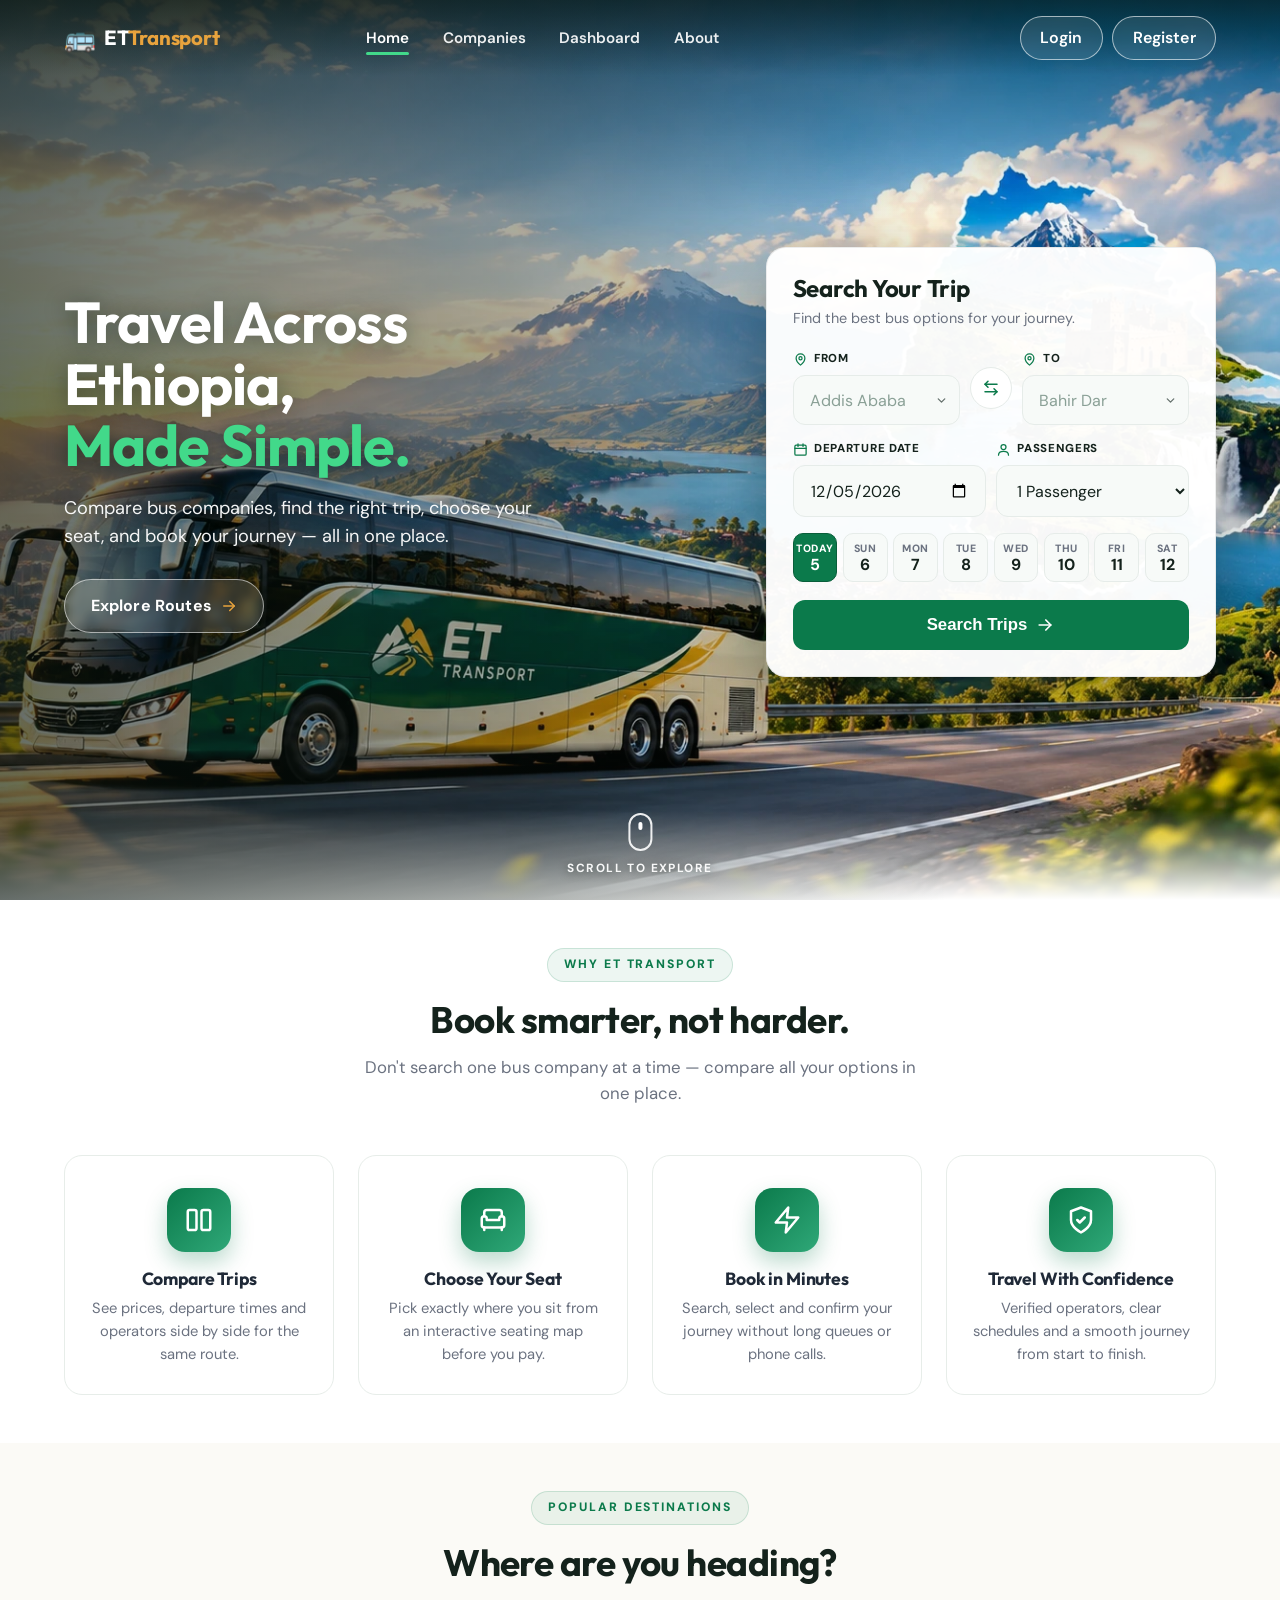
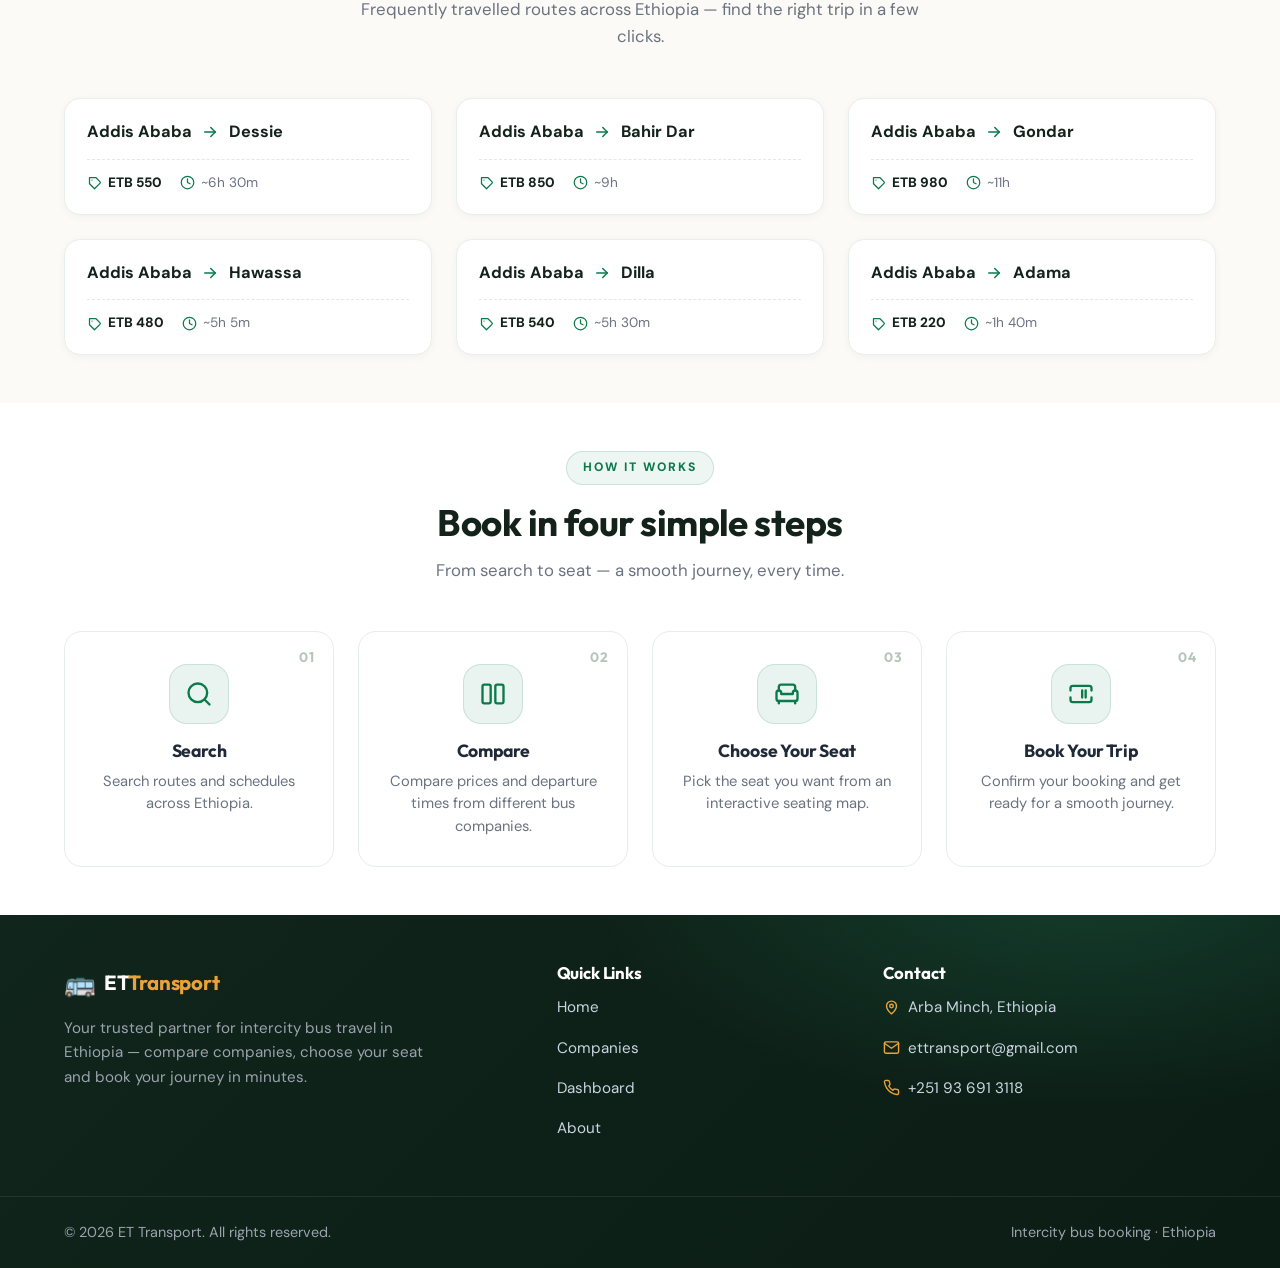
==== commit 3bf2e260: "Favorites" ====
--- a/index.html
+++ b/index.html
@@ -263,9 +263,11 @@
         </section>
 
         <!-- ============================================ -->
-        <!-- Your Favorite Companies (hidden when empty)   -->
-        <!-- ============================================ -->
-        <section class="favorite-companies" id="favorite-companies">
+        <!-- Your Favorite Companies (passenger accounts only) -->
+        <!-- Hidden by default; js/company.js reveals it for an
+             authenticated passenger who has saved companies.     -->
+        <!-- ============================================ -->
+        <section class="favorite-companies" id="favorite-companies" hidden>
             <div class="container">
                 <div class="hp-section-head">
                     <p class="hp-eyebrow">Your Favorites</p>
--- a/css/style.css
+++ b/css/style.css
@@ -2786,11 +2786,11 @@
 body.about .about-developer {
     display: flex;
     align-items: center;
-    gap: 0.85rem;
-    padding: 0.7rem 0.85rem;
+    gap: 1rem;
+    padding: 0.85rem 1rem;
     background: var(--color-white);
     border: 1px solid #dde6e1;
-    border-radius: 12px;
+    border-radius: 14px;
     transition: transform 0.18s ease, border-color 0.18s ease, box-shadow 0.18s ease;
 }
 body.about .about-developer:hover {
@@ -2803,14 +2803,29 @@
     align-items: center;
     justify-content: center;
     flex: 0 0 auto;
-    width: 44px;
-    height: 44px;
+    width: 64px;
+    height: 64px;
     border-radius: 50%;
+    overflow: hidden;
+    border: 3px solid #ffffff;
+    box-shadow:
+        0 0 0 2px rgba(11, 122, 75, 0.55),
+        0 8px 16px rgba(8, 34, 22, 0.14);
     background: linear-gradient(135deg, var(--color-primary), #2fa878);
     color: #ffffff;
     font-size: 0.8rem;
     font-weight: 800;
     letter-spacing: 0.02em;
+}
+body.about .about-developer-avatar img {
+    width: 100%;
+    height: 100%;
+    aspect-ratio: 1 / 1;
+    border-radius: 50%;
+    object-fit: cover;
+    object-position: center;
+    display: block;
+    flex: 0 0 auto;
 }
 body.about .about-developer-meta {
     display: flex;
@@ -5464,20 +5479,42 @@
 .dash-mini-empty p { margin-bottom: 0.6rem; }
 
 .dash-notif-mini { display: grid; gap: 0.5rem; }
-.dash-notif-mini li {
+.dash-notif-mini li { margin: 0; padding: 0; background: transparent; border: 0; }
+.dash-notif-mini-item {
     display: flex;
     align-items: center;
     gap: 0.75rem;
+    width: 100%;
     padding: 0.7rem 0.9rem;
     background-color: var(--color-white);
     border: 1px solid #e5e7eb;
     border-radius: var(--radius);
-}
-.dash-notif-mini .is-unread { border-left: 4px solid var(--color-primary); }
+    font: 600 0.9rem/1.4 var(--font-sans);
+    color: var(--color-dark);
+    text-align: left;
+    cursor: pointer;
+    transition: border-color 0.15s ease, box-shadow 0.15s ease;
+}
+.dash-notif-mini-item:hover { border-color: var(--color-primary); }
+.dash-notif-mini-item.has-target { border-color: #cfe3d4; }
+.dash-notif-mini .is-unread > .dash-notif-mini-item { border-left: 4px solid var(--color-primary); }
 .dash-notif-icon { font-size: 1.15rem; }
 .dash-notif-text { display: flex; flex-direction: column; min-width: 0; }
 .dash-notif-text strong { color: var(--color-dark); font-size: 0.95rem; }
 .dash-notif-time { font-size: 0.8rem; color: var(--color-muted); }
+.dash-notif-go {
+    flex: 0 0 auto;
+    display: inline-flex;
+    align-items: center;
+    justify-content: center;
+    width: 1.65rem;
+    height: 1.65rem;
+    border-radius: 50%;
+    background: #eef4ee;
+    color: var(--color-primary);
+    font-size: 1.05rem;
+    font-weight: 800;
+}
 
 /* ---------- Favorites ---------- */
 .dash-fav-grid {
@@ -5990,6 +6027,19 @@
     border-left: 4px solid var(--color-primary);
 }
 .nav-bell-item.is-read { opacity: 0.85; }
+.nav-bell-go {
+    flex: 0 0 auto;
+    display: inline-flex;
+    align-items: center;
+    justify-content: center;
+    width: 1.5rem;
+    height: 1.5rem;
+    border-radius: 50%;
+    background: #eef4ee;
+    color: var(--color-primary);
+    font-size: 1.05rem;
+    font-weight: 800;
+}
 .nav-bell-ico-small { font-size: 1.05rem; line-height: 1.3; }
 .nav-bell-body {
     min-width: 0;
@@ -6195,6 +6245,39 @@
 .dash-complaint-reply-input:focus { outline: 3px solid rgba(49,164,118,0.16); border-color: #3f976a; }
 .dash-complaint-empty { padding: 1.25rem; color: var(--color-muted); }
 
+/* ---------- File a Complaint pop-up (passenger dashboard) ---------- */
+#complaint-modal .dash-modal-box { max-width: 660px; }
+#complaint-modal .complaint-modal-context { margin: -0.5rem 0 0.95rem; }
+
+/* ---------- Message pop-up (step 2) ---------- */
+#complaint-details-modal .dash-modal-box { max-width: 620px; }
+#complaint-details-modal .complaint-details-head-copy { display: grid; gap: 0.15rem; min-width: 0; }
+#complaint-details-modal .complaint-details-head-copy h2 { margin: 0; }
+#complaint-details-modal .complaint-modal-context { margin: 0; }
+#complaint-details-modal .form-group { margin-bottom: 0.95rem; }
+#complaint-details-modal .form-group:last-of-type { margin-bottom: 0.5rem; }
+#complaint-details-modal .complaint-details-actions { justify-content: space-between; }
+.complaint-category-hint { margin: 0 0 0.7rem; }
+.complaint-modal-actions { display: flex; justify-content: flex-end; gap: 0.5rem; margin-top: 1.1rem; }
+#complaint-modal .complaint-company-select {
+    width: 100%;
+    appearance: none;
+    border: 1px solid #ccd8e6;
+    border-radius: 8px;
+    padding: 0.52rem 2rem 0.52rem 0.7rem;
+    font-size: 0.9rem;
+    font-family: inherit;
+    color: #2b3a33;
+    background-color: #ffffff;
+    background-image: url("data:image/svg+xml;charset=utf-8,%3Csvg xmlns='http://www.w3.org/2000/svg' width='10' height='6'%3E%3Cpath d='M1 1l4 4 4-4' stroke='%236b7280' stroke-width='1.5' fill='none' stroke-linecap='round'/%3E%3C/svg%3E");
+    background-repeat: no-repeat;
+    background-position: right 0.6rem center;
+    background-size: 0.7rem;
+    cursor: pointer;
+    transition: border-color 0.15s ease, box-shadow 0.15s ease;
+}
+#complaint-modal .complaint-company-select:focus-visible { outline: none; border-color: #0b7a4b; box-shadow: 0 0 0 3px rgba(11, 122, 75, 0.15); }
+
 /* ============================================================
    16.1  Company public profile — social sidebar layout
    Two-column "social profile" rail: cover + logo + name + menu
@@ -7756,4 +7839,1344 @@
         min-width: 0;
     }
     body.company-page .rv-cards { grid-template-columns: 1fr; }
-}+}
+/* ============================================================
+   17. PASSENGER DASHBOARD — UI/UX POLISH
+   Appended on top of the base dashboard styles (section 16).
+   Follows the site's forest-green + gold design language and is
+   scoped so other pages (company profiles, confirmation, search)
+   are unaffected.
+   ============================================================ */
+
+/* ---------- 17.1 Dashboard header banner ---------- */
+#dashboard-head {
+    display: flex;
+    align-items: center;
+    justify-content: space-between;
+    gap: 1.25rem;
+    margin-bottom: var(--space-md);
+    padding: 1.75rem 2rem;
+    border-radius: 18px;
+    overflow: hidden;
+    position: relative;
+    color: #eef7f2;
+    background:
+        radial-gradient(120% 170% at 100% 0%, rgba(232, 163, 61, 0.30) 0%, rgba(232, 163, 61, 0) 48%),
+        linear-gradient(120deg, #0b7a4b 0%, #0d6c46 55%, #095e3a 100%);
+    box-shadow: 0 14px 34px rgba(9, 64, 43, 0.20);
+}
+#dashboard-head[hidden] { display: none; }
+.dash-head-copy { display: grid; gap: 0.2rem; min-width: 0; }
+.dashboard-head .search-eyebrow {
+    color: #ffdba1;
+    font-size: 0.78rem;
+    letter-spacing: 0.12em;
+    margin-bottom: 0.1rem;
+}
+#dashboard-head h1 { color: #ffffff; margin-bottom: 0.1rem; }
+#dashboard-head .dashboard-subtitle { color: #d6ecdf; margin-bottom: 0; }
+#dashboard-head .dashboard-subtitle strong { color: #ffffff; }
+.dash-head-emblem {
+    flex: 0 0 auto;
+    display: flex;
+    align-items: center;
+    justify-content: center;
+    width: 72px;
+    height: 72px;
+    border-radius: 50%;
+    background: rgba(255, 255, 255, 0.13);
+    border: 1px solid rgba(255, 255, 255, 0.24);
+    box-shadow: inset 0 1px 0 rgba(255, 255, 255, 0.25), 0 10px 22px rgba(0, 0, 0, 0.10);
+    font-size: 2.1rem;
+    color: #ffe2ad;
+}
+
+/* ---------- 17.2 Sidebar navigation ---------- */
+.dashboard-sidebar {
+    border: 1px solid #e2ece6;
+    border-radius: 16px;
+    padding: 0.6rem;
+    background: #ffffff;
+    box-shadow: 0 8px 22px rgba(20, 56, 47, 0.06);
+}
+.dash-nav-cap {
+    padding: 0.35rem 0.85rem 0.45rem;
+    margin-bottom: 0.25rem;
+    font-size: 0.7rem;
+    font-weight: 800;
+    text-transform: uppercase;
+    letter-spacing: 0.14em;
+    color: #8aa299;
+}
+.dash-nav-btn {
+    justify-content: flex-start;
+    gap: 0.7rem;
+    padding: 0.74rem 0.85rem;
+    border-radius: 11px;
+    color: #40554c;
+    transition: color 0.16s ease, background-color 0.16s ease, box-shadow 0.16s ease, transform 0.1s ease;
+}
+.dash-nav-ico {
+    flex: 0 0 auto;
+    width: 1.25rem;
+    height: 1.25rem;
+    color: #86a096;
+}
+.dash-nav-label { flex: 1 1 auto; min-width: 0; text-align: left; white-space: nowrap; }
+.dash-nav-btn:hover { background-color: #edf6f1; color: #0b7a4b; }
+.dash-nav-btn:hover .dash-nav-ico { color: #0b7a4b; }
+.dash-nav-btn.active {
+    background: linear-gradient(135deg, #0b7a4b, #0e9157);
+    color: #ffffff;
+    box-shadow: 0 6px 16px rgba(11, 122, 75, 0.28);
+}
+.dash-nav-btn.active .dash-nav-ico { color: #ffe0a6; }
+.dash-nav-btn:active { transform: translateY(1px); }
+.dash-nav-count {
+    margin-left: auto;
+    display: inline-flex;
+    align-items: center;
+    justify-content: center;
+    min-width: 1.45rem;
+    padding: 0.1rem 0.42rem;
+    border-radius: 999px;
+    font-weight: 800;
+    background: #0b7a4b;
+    color: #ffffff;
+    box-shadow: 0 2px 6px rgba(11, 122, 75, 0.25);
+}
+.dash-nav-count[hidden] { display: none; }
+.dash-nav-btn.active .dash-nav-count { background: #ffe0a6; color: #0b7a4b; box-shadow: none; }
+
+/* ---------- 17.3 Sections, titles & entrance animation ---------- */
+.dash-section-title { font-size: 1.55rem; letter-spacing: -0.02em; color: #163a33; }
+.dash-section-note { color: #6b7f76; }
+.dash-block-title { letter-spacing: -0.01em; color: #163a33; }
+.dash-eyebrow { color: #0b7a4b; font-weight: 800; }
+@keyframes dashSectionIn {
+    from { opacity: 0; transform: translateY(10px); }
+    to   { opacity: 1; transform: none; }
+}
+.dash-section { animation: dashSectionIn 0.26s ease-out; }
+
+/* ---------- 17.4 My Trips status tabs (previously unstyled) ---------- */
+.dash-tabs {
+    display: inline-flex;
+    flex-wrap: wrap;
+    gap: 0.35rem;
+    padding: 0.35rem;
+    margin-bottom: 1rem;
+    background: #eef4f0;
+    border: 1px solid #dfe9e3;
+    border-radius: 14px;
+}
+.dash-tab {
+    appearance: none;
+    border: 0;
+    background: transparent;
+    cursor: pointer;
+    font-family: var(--font-sans);
+    font-size: 0.9rem;
+    font-weight: 700;
+    color: #5b7268;
+    padding: 0.5rem 1.1rem;
+    border-radius: 10px;
+    transition: color 0.15s ease, background-color 0.15s ease, box-shadow 0.15s ease;
+}
+.dash-tab:hover { color: #0b7a4b; background-color: rgba(11, 122, 75, 0.08); }
+.dash-tab.active { color: #ffffff; background: #0b7a4b; box-shadow: 0 4px 12px rgba(11, 122, 75, 0.30); }
+.dash-tab:focus-visible { outline: 2px solid #0b7a4b; outline-offset: 2px; }
+
+/* ---------- 17.5 Search / sort / load-more controls ---------- */
+.dash-search-input { border-radius: 10px; border-color: #d6e2dc; box-shadow: inset 0 1px 2px rgba(20, 56, 47, 0.04); }
+.dash-search-hint { color: #7d9189; }
+.dash-sort-select { border-radius: 10px; border-color: #d6e2dc; }
+.btn-dash-loadmore { border-radius: 999px; padding: 0.6rem 1.6rem; font-weight: 700; }
+
+/* ---------- 17.6 Summary stats ---------- */
+.dash-stats { gap: 1rem; }
+.dash-stat {
+    position: relative;
+    overflow: hidden;
+    padding: 1.05rem 1.15rem;
+    border: 1px solid #e3ece7;
+    border-radius: 14px;
+    box-shadow: 0 6px 18px rgba(20, 56, 47, 0.05);
+}
+.dash-stat::before {
+    content: "";
+    position: absolute;
+    left: 0; top: 0; right: 0;
+    height: 3px;
+    background: linear-gradient(90deg, #0b7a4b, #31a476);
+}
+.dash-stat::after {
+    content: "";
+    position: absolute;
+    right: -22px; top: -22px;
+    width: 74px; height: 74px;
+    border-radius: 50%;
+    background: radial-gradient(circle, rgba(232, 163, 61, 0.11), rgba(232, 163, 61, 0) 70%);
+    pointer-events: none;
+}
+.dash-stat-value { font-family: var(--font-display); font-size: 1.7rem; line-height: 1.15; }
+.dash-stat--upcoming::before { background: linear-gradient(90deg, #0b7a4b, #31a476); }
+.dash-stat--completed::before { background: linear-gradient(90deg, #245f9e, #7f9ec4); }
+.dash-stat--favorites::before { background: linear-gradient(90deg, #e8a33d, #f2bd6a); }
+.dash-stat--tickets::before { background: linear-gradient(90deg, #0d6c46, #31a476); }
+
+/* ---------- 17.7 Upcoming trip card ---------- */
+.dash-upcoming-card {
+    padding: 1.6rem;
+    border: 1px solid #e0ebe4;
+    border-radius: 18px;
+    background:
+        radial-gradient(130% 150% at 100% 0%, rgba(232, 163, 61, 0.10), rgba(255, 255, 255, 0) 46%),
+        #ffffff;
+    box-shadow: 0 10px 26px rgba(20, 56, 47, 0.06);
+}
+.dash-upcoming-company { font-size: 1.45rem; letter-spacing: -0.02em; }
+.dash-upcoming-details { border-color: #e6eee9; }
+
+/* ---------- 17.8 Trip cards (scoped to the dashboard) ---------- */
+.dashboard-page .trip-card {
+    position: relative;
+    padding: 1.35rem 1.4rem;
+    border: 1px solid #e3ece7;
+    border-radius: 16px;
+    box-shadow: 0 6px 18px rgba(20, 56, 47, 0.05);
+    transition: transform 0.18s ease, box-shadow 0.18s ease, border-color 0.18s ease;
+}
+.dashboard-page .trip-card:hover {
+    transform: translateY(-3px);
+    border-color: #c6e0d1;
+    box-shadow: 0 14px 30px rgba(20, 56, 47, 0.10);
+}
+.dashboard-page .trip-card::before {
+    content: "";
+    position: absolute;
+    left: 0; top: 1.1rem; bottom: 1.1rem;
+    width: 4px;
+    border-radius: 0 4px 4px 0;
+    opacity: 0.9;
+}
+.dashboard-page .trip-card-upcoming::before  { background: linear-gradient(180deg, #0b7a4b, #31a476); }
+.dashboard-page .trip-card-completed::before { background: linear-gradient(180deg, #245f9e, #7f9ec4); }
+.dashboard-page .trip-card-cancelled::before { background: linear-gradient(180deg, #d9534f, #e99a8f); }
+.dashboard-page .trip-company-badge { box-shadow: 0 0 0 3px rgba(11, 122, 75, 0.12); }
+.dashboard-page .trip-company-logo { border-radius: 12px; }
+
+/* ---------- 17.9 Status chips (dashboard + ticket modal) ---------- */
+.dashboard-page .status-upcoming { background-color: #e6f5ea; color: #0b7a4b; }
+.dashboard-page .status-completed { background-color: #e7f1fb; color: #245f9e; }
+.dashboard-page .status-cancelled { background-color: #fdeaea; color: #b02f2f; }
+#ticket-modal .ticket-status.status-upcoming  { background-color: #e6f5ea; color: #0b7a4b; }
+#ticket-modal .ticket-status.status-completed { background-color: #e7f1fb; color: #245f9e; }
+#ticket-modal .ticket-status.status-cancelled { background-color: #fdeaea; color: #b02f2f; }
+
+/* ---------- 17.10 Action buttons ---------- */
+.dashboard-page .btn-ticket-view { background-color: #0b7a4b; color: #ffffff; }
+.dashboard-page .btn-ticket-view:hover { background-color: #095e3a; box-shadow: 0 8px 18px rgba(11, 122, 75, 0.28); }
+.dashboard-page .btn-trip-details { background-color: transparent; color: #0b7a4b; border: 1.5px solid #a8cdbb; }
+.dashboard-page .btn-trip-details:hover { background-color: #edf6f1; border-color: #0b7a4b; }
+
+/* ---------- 17.11 Recent bookings table ---------- */
+.dash-table-row { border-color: #edf3ef; }
+.dash-table-head { background-color: #f1f7f3; color: #547067; }
+.dash-table-row:not(.dash-table-head) { transition: background-color 0.15s ease; }
+.dash-table-row:not(.dash-table-head):hover { background-color: #f7fbf8; }
+
+/* ---------- 17.12 Overview mini chips / favourites ---------- */
+.dash-mini { border-color: #e3ece7; }
+.dash-mini-chip { border-color: #dce8e1; transition: border-color 0.15s ease, background-color 0.15s ease, color 0.15s ease; }
+.dash-mini-chip:hover { border-color: #0b7a4b; background-color: #f0f8f3; }
+.dash-fav-company { border-radius: 16px; border-color: #e3ece7; transition: transform 0.18s ease, box-shadow 0.18s ease, border-color 0.18s ease; }
+.dash-fav-company:hover { transform: translateY(-2px); border-color: #c6e0d1; box-shadow: 0 12px 26px rgba(20, 56, 47, 0.09); }
+.dash-fav-logo { border-radius: 12px; }
+.btn-remove-fav { border-radius: 10px; }
+.dash-route-chip { border-color: #e3ece7; border-radius: 12px; transition: border-color 0.15s ease, background-color 0.15s ease; }
+.dash-route-chip:hover { border-color: #0b7a4b; background-color: #f6faf7; }
+
+/* ---------- 17.13 Notifications ---------- */
+.dash-notif-item { border: 1px solid #e3ece7; border-radius: 14px; transition: border-color 0.16s ease, box-shadow 0.16s ease, background-color 0.16s ease; }
+.dash-notif-item:hover { border-color: #0b7a4b; box-shadow: 0 8px 18px rgba(20, 56, 47, 0.07); }
+.dash-notif-item.is-unread { background-color: #f2f8f4; border-left: 4px solid #0b7a4b; }
+.dash-notif-icon { flex: 0 0 auto; display: inline-flex; align-items: center; justify-content: center; width: 2.3rem; height: 2.3rem; border-radius: 10px; background: #ebf4ef; color: #0b7a4b; font-size: 1.05rem; }
+.dash-notif-dot { box-shadow: 0 0 0 3px rgba(232, 163, 61, 0.18); }
+
+/* ---------- 17.14 Profile ---------- */
+.dash-profile-card { border-color: #e3ece7; border-radius: 16px; }
+.profile-avatar { box-shadow: 0 8px 18px rgba(11, 122, 75, 0.26); outline: 3px solid #d9ecdf; outline-offset: 2px; }
+.profile-summary h3 { letter-spacing: -0.02em; }
+.profile-details { border-color: #e3ece7; border-radius: 16px; }
+
+/* ---------- 17.15 Support ---------- */
+.support-card { border-color: #e3ece7; border-radius: 14px; transition: transform 0.18s ease, box-shadow 0.18s ease, border-color 0.18s ease; }
+.support-card:hover { transform: translateY(-2px); border-color: #c6e0d1; box-shadow: 0 12px 24px rgba(20, 56, 47, 0.08); }
+.support-contact { border-color: #e3ece7; border-radius: 16px; }
+
+/* ---------- 17.15.1 Support Center (FAQ accordion + My Requests) ---------- */
+.support-card { display: block; width: 100%; text-align: left; appearance: none; background: #ffffff; border: 1px solid #e3ece7; border-radius: 14px; padding: 1.25rem; font: inherit; color: inherit; text-decoration: none; cursor: pointer; transition: transform 0.18s ease, box-shadow 0.18s ease, border-color 0.18s ease; }
+.support-card:hover:not(:disabled) { transform: translateY(-2px); border-color: #c6e0d1; box-shadow: 0 12px 24px rgba(20, 56, 47, 0.08); }
+.support-card:focus-visible { outline: 3px solid rgba(49, 164, 118, 0.2); outline-offset: 1px; }
+.support-card-link { display: block; margin-top: 0.55rem; color: #0b7a4b; font-size: 0.82rem; font-weight: 800; }
+.support-card:hover .support-card-link { text-decoration: underline; }
+.support-topic-title { display: block; font-size: 1.05rem; margin-bottom: 0.35rem; color: #163a33; }
+.support-card-desc { margin: 0 0 0.55rem; font-size: 0.88rem; line-height: 1.55; color: #6b7f76; }
+.support-topic-card.selected { border-color: #0b7a4b; background: #eaf6ef; box-shadow: 0 0 0 3px rgba(11, 122, 75, 0.12); }
+.support-topic-card.selected .support-card-link { color: #0b7a4b; }
+.support-card-fields { margin-top: 0.55rem; display: grid; gap: 0.5rem; }
+.support-card-input { width: 100%; min-height: 4.2rem; resize: vertical; padding: 0.55rem 0.7rem; border: 1px solid #c8ded1; border-radius: 8px; background: #fbfefb; font: inherit; font-size: 0.88rem; line-height: 1.5; color: #2b3a33; }
+.support-card-input:focus, .support-card-ref:focus { outline: 3px solid rgba(49, 164, 118, 0.16); border-color: #3f976a; }
+.support-card-subrow { display: flex; gap: 0.5rem; flex-wrap: wrap; align-items: center; }
+.support-card-ref { flex: 1 1 220px; min-width: 0; padding: 0.5rem 0.7rem; border: 1px solid #d6e2dc; border-radius: 8px; font: inherit; font-size: 0.85rem; color: #2b3a33; }
+.support-card-status { margin: 0; font-size: 0.85rem; color: #166534; }
+.support-step + .support-step { margin-top: 1.1rem; }
+.support-step-title { margin: 0 0 0.6rem; color: #163a33; font-size: 1rem; }
+.support-optional { font-size: 0.78rem; color: #7c8f87; font-weight: 400; }
+.support-faq-search { display: flex; align-items: center; gap: 0.55rem; margin: 0.2rem 0 0.85rem; padding: 0.55rem 0.8rem; background: #f2f7f4; border: 1px solid #d7e8de; border-radius: 10px; }
+.support-faq-ico { flex: 0 0 auto; font-size: 1.05rem; line-height: 1; }
+.support-faq-input { flex: 1; min-width: 0; border: 0; background: transparent; font: inherit; font-size: 0.92rem; color: #2b3a33; }
+.support-faq-input::placeholder { color: #7c8f87; }
+.support-faq-input:focus-visible { outline: 3px solid rgba(49, 164, 118, 0.16); outline-offset: -1px; }
+.support-faq-list { display: grid; gap: 0.55rem; margin-bottom: 1.1rem; }
+.dash-faq-item { background: #fbfdfc; border: 1px solid #e3ece7; border-radius: 12px; overflow: hidden; }
+.dash-faq-q { display: flex; align-items: center; justify-content: space-between; gap: 0.65rem; width: 100%; text-align: left; padding: 0.72rem 0.9rem; background: transparent; border: 0; cursor: pointer; font: inherit; font-size: 0.9rem; font-weight: 700; color: #163a33; }
+.dash-faq-q:hover { color: #0b7a4b; }
+.dash-faq-q:focus-visible { outline: 3px solid rgba(49, 164, 118, 0.2); outline-offset: -1px; }
+.dash-faq-q-mark { font-size: 1.05rem; line-height: 1; color: #0b7a4b; flex: 0 0 auto; }
+.dash-faq-a { padding: 0.6rem 0.9rem 0.8rem; border-top: 1px solid #e7eeea; font-size: 0.88rem; line-height: 1.65; color: #5c6d67; }
+.dash-faq-a p { margin: 0 0 0.35rem; }
+.dash-faq-a a { color: #0b7a4b; }
+.support-faq-empty { padding: 0.9rem 0 0; color: #7c8f87; font-size: 0.88rem; }
+.dash-support-requests { display: grid; gap: 0.7rem; }
+.dash-support-request { border-color: #e3ece7; border-radius: 14px; }
+.dash-support-request-foot { display: flex; align-items: center; justify-content: space-between; gap: 0.5rem; margin-top: 0.55rem; flex-wrap: wrap; }
+.dash-support-toggle { padding: 0.3rem 0.75rem; border: 1.5px solid #a8cdbb; border-radius: 999px; background: transparent; color: #0b7a4b; font-size: 0.78rem; font-weight: 800; cursor: pointer; }
+.dash-support-toggle:hover { background-color: #edf6f1; border-color: #0b7a4b; }
+.dash-support-toggle:focus-visible { outline: 3px solid rgba(49, 164, 118, 0.2); outline-offset: 2px; }
+.dash-support-awaiting { font-size: 0.72rem; color: #8a5a06; font-weight: 700; }
+.dash-support-thread { margin-top: 0.5rem; }
+
+/* ---------- 17.16 Empty states ---------- */
+.dash-empty { border: 1px dashed #cfe0d6; border-radius: 16px; background-color: #fbfdfc; }
+.dash-empty-icon { font-size: 2.2rem; }
+
+/* ---------- 17.17 Modals (dashboard + ticket) ---------- */
+@keyframes dashModalIn {
+    from { opacity: 0; transform: translateY(14px) scale(0.985); }
+    to   { opacity: 1; transform: none; }
+}
+.dash-modal-backdrop { background-color: rgba(7, 28, 20, 0.52); backdrop-filter: blur(2px); }
+.dash-modal-box { border-radius: 18px; animation: dashModalIn 0.22s ease-out; box-shadow: 0 24px 60px rgba(6, 26, 19, 0.35); }
+.dash-modal-close { border-radius: 9px; transition: color 0.15s ease, background-color 0.15s ease; }
+#ticket-modal .ticket { border: 1px solid #dfe9e3; border-radius: 16px; overflow: hidden; }
+#ticket-modal .ticket-head { background: linear-gradient(120deg, #0b7a4b, #095e3a); padding: 1.05rem 1.4rem; }
+#ticket-modal .ticket-body { padding: 1.5rem; }
+#ticket-modal .ticket-grid { border-top-color: #dfe9e3; }
+#ticket-modal .t-cell { background: #f4faf7; border: 1px solid #e6f0ea; }
+#ticket-modal .total-cell { background: #fdf3d9; }
+#ticket-modal .total-cell dd { color: var(--color-accent-dark, #c9821f); }
+
+/* ---------- 17.18 Complaints ---------- */
+.dash-complaint-card { border-color: #e2ece6; border-radius: 16px; box-shadow: 0 4px 14px rgba(20, 56, 47, 0.04); }
+.dash-complaint-reply-input { border-radius: 10px; background: #ffffff; }
+
+/* ---------- 17.19 Toast refinements ---------- */
+.dash-toast { border-radius: 12px; box-shadow: 0 14px 30px rgba(9, 32, 26, 0.28); }
+
+/* ---------- 17.20 Responsive polish ---------- */
+@media (max-width: 992px) {
+    .dashboard-sidebar {
+        display: flex;
+        flex-wrap: nowrap;
+        overflow-x: auto;
+        gap: 0.3rem;
+        padding: 0.5rem;
+        scrollbar-width: thin;
+        scrollbar-color: #cfe0d6 transparent;
+    }
+    .dash-nav-cap { display: none; }
+    .dash-nav-btn { flex: 0 0 auto; justify-content: center; padding: 0.6rem 0.85rem; }
+    .dash-nav-label { text-align: center; }
+    .dash-nav-count { margin-left: 0.3rem; }
+}
+@media (max-width: 560px) {
+    #dashboard-head { padding: 1.4rem 1.4rem; }
+    #dashboard-head h1 { font-size: 1.7rem; }
+    .dash-head-emblem { width: 58px; height: 58px; font-size: 1.7rem; }
+    .dash-stats { grid-template-columns: repeat(2, 1fr); gap: 0.7rem; }
+    .dash-stat { padding: 0.95rem 1rem; }
+    .dash-stat-value { font-size: 1.55rem; }
+}
+
+/* ---------- 17.21 Reduced motion ---------- */
+@media (prefers-reduced-motion: reduce) {
+    .dash-section, .dash-modal-box, .dash-toast,
+    .dashboard-page .trip-card, .dash-fav-company, .support-card {
+        animation: none !important;
+        transition: none !important;
+    }
+}
+
+/* ---------- 17.22 Overview polish: block heads, see-all, stat icons, countdown, fav chips ---------- */
+.dash-block-head {
+    display: flex;
+    align-items: center;
+    justify-content: space-between;
+    gap: 0.6rem;
+    flex-wrap: wrap;
+    margin: var(--space-md) 0 var(--space-sm);
+}
+.dash-block-head .dash-block-title { margin: 0; }
+.dash-see-all {
+    appearance: none;
+    display: inline-flex;
+    align-items: center;
+    gap: 0.35rem;
+    background: transparent;
+    border: 1px solid #cfe0d6;
+    border-radius: 999px;
+    color: #0b7a4b;
+    cursor: pointer;
+    font-family: var(--font-sans);
+    font-size: 0.82rem;
+    font-weight: 700;
+    padding: 0.3rem 0.85rem;
+    text-decoration: none;
+    transition: color 0.15s ease, background-color 0.15s ease, border-color 0.15s ease;
+}
+.dash-see-all:hover { background-color: #edf6f1; border-color: #0b7a4b; }
+.dash-see-all:focus-visible { outline: 2px solid #0b7a4b; outline-offset: 2px; }
+.dash-see-all::after { content: "\2192"; }
+
+.dash-stat-head { display: flex; align-items: center; justify-content: flex-start; gap: 0.5rem; margin: 0 0 0.4rem; }
+.dash-stat-icon {
+    flex: 0 0 auto;
+    display: inline-flex;
+    align-items: center;
+    justify-content: center;
+    width: 1.6rem;
+    height: 1.6rem;
+    border-radius: 8px;
+    background: #eef7f1;
+    color: #0b7a4b;
+}
+.dash-stat-icon svg { width: 14px; height: 14px; }
+.dash-stat--completed .dash-stat-icon { background: #eef4fb; color: #245f9e; }
+.dash-stat--favorites .dash-stat-icon { background: #fdf6e8; color: #a86a11; }
+.dash-stat--tickets .dash-stat-icon { background: #e9f3ec; color: #095e3a; }
+
+.dash-countdown {
+    display: inline-flex;
+    align-items: center;
+    gap: 0.4rem;
+    padding: 0.28rem 0.72rem;
+    border: 1px solid rgba(232, 163, 61, 0.4);
+    border-radius: 999px;
+    background: rgba(232, 163, 61, 0.14);
+    color: #a86a11;
+    font-size: 0.78rem;
+    font-weight: 800;
+    white-space: nowrap;
+}
+.dash-countdown::before {
+    content: "";
+    width: 7px;
+    height: 7px;
+    border-radius: 50%;
+    background: #e8a33d;
+    flex: 0 0 auto;
+}
+
+.dash-mini-chip-logo { flex: 0 0 auto; width: 22px; height: 22px; border-radius: 6px; object-fit: contain; }
+.dash-mini-chip-name { font-weight: 600; }
+
+/* ---------- 17.23 Favorites section polish ---------- */
+.dash-count-pill {
+    display: inline-flex;
+    align-items: center;
+    padding: 0.22rem 0.72rem;
+    border: 1px solid #cfe0d6;
+    border-radius: 999px;
+    background: #f2f8f4;
+    color: #0b7a4b;
+    font-size: 0.78rem;
+    font-weight: 800;
+}
+.dash-count-pill[hidden] { display: none; }
+
+.dash-fav-grid { gap: 1rem; grid-template-columns: repeat(auto-fill, minmax(250px, 1fr)); }
+.dash-fav-company {
+    display: flex;
+    flex-direction: column;
+    align-items: stretch;
+    gap: 0.85rem;
+    padding: 1.15rem;
+}
+.dash-fav-company .dash-fav-badge { align-self: center; }
+.dash-fav-badge {
+    flex: 0 0 auto;
+    display: inline-flex;
+    align-items: center;
+    justify-content: center;
+    width: 58px;
+    height: 58px;
+    border-radius: 14px;
+    background: #ffffff;
+    border: 1px solid #dce8e1;
+    box-shadow: 0 0 0 4px rgba(11, 122, 75, 0.08);
+    transition: border-color 0.15s ease, box-shadow 0.15s ease;
+}
+.dash-fav-badge:hover { border-color: #0b7a4b; box-shadow: 0 0 0 4px rgba(11, 122, 75, 0.1); }
+.dash-fav-badge img { width: 48px; height: 48px; object-fit: contain; }
+.dash-fav-info h4 { display: flex; align-items: center; gap: 0.35rem; min-width: 0; }
+.dash-fav-verified {
+    display: inline-flex;
+    align-items: center;
+    justify-content: center;
+    flex: 0 0 auto;
+    width: 1.05rem;
+    height: 1.05rem;
+    border-radius: 50%;
+    background: #0b7a4b;
+    color: #ffffff;
+    font-size: 0.62rem;
+    font-weight: 800;
+}
+.dash-fav-stars { display: inline-flex; align-items: center; gap: 0.15rem; font-size: 0.85rem; }
+.dash-fav-star { color: #dcd2b0; }
+.dash-fav-star.is-on { color: #e8a33d; }
+.dash-fav-rating-num { margin-left: 0.35rem; color: #547067; font-weight: 700; font-size: 0.8rem; }
+.dash-fav-meta { font-size: 0.8rem; color: #7d9189; line-height: 1.45; }
+.dash-fav-meta.max-2 {
+    display: -webkit-box;
+    -webkit-line-clamp: 2;
+    -webkit-box-orient: vertical;
+    overflow: hidden;
+}
+.dash-fav-actions {
+    display: flex;
+    gap: 0.5rem;
+    margin-top: auto;
+    border-top: 1px solid #edf3ef;
+    padding-top: 0.55rem;
+}
+.dash-fav-actions .btn { flex: 1 1 0; justify-content: center; }
+
+.dash-route-list { gap: 0.9rem; }
+.dash-route-item { display: flex; align-items: stretch; gap: 0.75rem; }
+.dash-route-btn {
+    flex: 1;
+    min-width: 0;
+    display: flex;
+    flex-direction: column;
+    gap: 0.6rem;
+    background: #ffffff;
+    border: 1px solid #e3ece7;
+    border-radius: 14px;
+    padding: 0.95rem 1.05rem 0.8rem;
+    text-decoration: none;
+    box-shadow: 0 2px 8px rgba(20, 56, 47, 0.04);
+    transition: transform 0.18s ease, box-shadow 0.18s ease, border-color 0.18s ease;
+}
+.dash-route-btn:hover { transform: translateY(-2px); border-color: #0b7a4b; box-shadow: 0 10px 22px rgba(20, 56, 47, 0.08); }
+.dash-route-route { display: flex; align-items: center; gap: 0.5rem; min-width: 0; }
+.dash-route-city { font-size: 0.98rem; font-weight: 700; color: #163a33; white-space: nowrap; overflow: hidden; text-overflow: ellipsis; }
+.dash-route-arrow { flex: 0 0 auto; display: inline-flex; color: #0b7a4b; }
+.dash-route-arrow svg { width: 17px; height: 17px; }
+.dash-route-meta { display: flex; align-items: center; gap: 0.9rem; border-top: 1px dashed #e2e8e3; padding: 0.35rem 0 0; font-size: 0.82rem; color: #7d9189; }
+.dash-route-price, .dash-route-dur { display: inline-flex; align-items: center; gap: 0.35rem; }
+.dash-route-price svg, .dash-route-dur svg { width: 14px; height: 14px; color: #0b7a4b; flex: 0 0 auto; }
+.dash-route-price b { color: #163a33; font-weight: 800; }
+.dash-route-item .dash-route-del {
+    flex: 0 0 auto;
+    width: 2.1rem;
+    height: 2.1rem;
+    border: 1px solid #e3ece7;
+    border-radius: 9px;
+    background: #ffffff;
+    color: #8aa299;
+    font-size: 1rem;
+    line-height: 1;
+    cursor: pointer;
+    transition: color 0.15s ease, border-color 0.15s ease, background-color 0.15s ease;
+}
+.dash-route-item .dash-route-del:hover { color: #b02f2f; border-color: #b91c1c; background-color: #fdeeee; }
+
+.dash-add-route { margin-top: var(--space-md); padding: 1.25rem; }
+.dash-add-route-head { margin-bottom: 0.85rem; }
+.dash-add-route-head h3 { margin: 0 0 0.1rem; }
+.dash-add-route-hint { margin: 0; color: #7d9189; font-size: 0.85rem; }
+.fav-route-form {
+    display: grid;
+    grid-template-columns: 1fr auto;
+    gap: 0.85rem;
+    align-items: center;
+}
+.fav-route-pick {
+    display: grid;
+    grid-template-columns: 1fr auto 1fr;
+    gap: 0.6rem;
+    align-items: end;
+}
+.fav-route-pick .form-group { min-width: 0; }
+.fav-route-form .btn[type="submit"] { border-radius: 999px; padding: 0.55rem 1.35rem; font-weight: 700; }
+.fav-route-msg.is-error { color: #b02f2f; }
+@media (max-width: 700px) {
+    .fav-route-form { grid-template-columns: 1fr; }
+    .fav-route-pick { grid-template-columns: 1fr; }
+    .fav-route-form .btn[type="submit"] { width: 100%; }
+}
+/* ---------- 17.19 Profile edit modal (Edit Profile) ---------- */
+#profile-modal .dash-modal-box { max-width: 740px; }
+#profile-modal .dash-modal-head { align-items: flex-start; }
+#profile-modal .profile-modal-head-copy { display: grid; gap: 0.2rem; min-width: 0; }
+#profile-modal .profile-modal-head-copy h2 { margin: 0; }
+#profile-modal .profile-modal-head-copy p { margin: 0; font-size: 0.85rem; line-height: 1.5; color: #6b7f76; }
+
+#profile-form .profile-form-intro { margin: 0 0 0.9rem; font-size: 0.87rem; line-height: 1.5; color: #6b7f76; }
+
+/* Section cards: header (icon + title + description) over a soft body. */
+.profile-edit-section + .profile-edit-section { margin-top: 1.1rem; }
+.profile-edit-head {
+    display: flex;
+    align-items: flex-start;
+    gap: 0.55rem;
+    padding: 0 0 0.45rem;
+    border-bottom: 1px solid #e3ece7;
+}
+.profile-edit-ic {
+    flex: 0 0 auto;
+    display: inline-flex;
+    align-items: center;
+    justify-content: center;
+    width: 1.7rem;
+    height: 1.7rem;
+    border-radius: 9px;
+    background: #eaf3ee;
+    color: #0b7a4b;
+    font-size: 0.95rem;
+}
+.profile-edit-copy { min-width: 0; }
+.profile-edit-copy h3 { margin: 0; font-size: 1.02rem; font-weight: 800; color: #163a33; letter-spacing: -0.01em; }
+.profile-edit-copy p { margin: 0.15rem 0 0; font-size: 0.8rem; line-height: 1.45; color: #7d9189; }
+.profile-edit-body {
+    margin-top: 0.7rem;
+    padding: 0.9rem 1rem;
+    background: #fbfdfc;
+    border: 1px solid #e2ece6;
+    border-radius: 14px;
+    box-shadow: 0 2px 8px rgba(20, 56, 47, 0.05);
+}
+
+#profile-form .form-group { display: grid; gap: 0.35rem; margin-bottom: 0.85rem; }
+#profile-form .form-group:last-child { margin-bottom: 0; }
+#profile-form .form-group[hidden] { display: none; }
+#profile-form .form-group label {
+    font-size: 0.85rem;
+    font-weight: 700;
+    letter-spacing: 0.01em;
+    color: #163a33;
+    text-transform: none;
+}
+.form-row { display: grid; grid-template-columns: 1fr 1fr; gap: 0.85rem; }
+.profile-info-row { align-items: start; }
+.profile-info-row .form-group { margin-bottom: 0; }
+.profile-info-row .profile-check-line { margin-bottom: 0; align-self: stretch; }
+@media (max-width: 560px) {
+    .form-row { grid-template-columns: 1fr; }
+    .profile-gender-options { grid-template-columns: 1fr; }
+}
+
+/* Date of birth — native calendar date picker. */
+#p-dob-input { width: 100%; }
+
+/* Gender — segmented radio pills. */
+.profile-gender-group { margin-bottom: 0.85rem; }
+.profile-field-label {
+    display: block;
+    font-size: 0.85rem;
+    font-weight: 700;
+    letter-spacing: 0.02em;
+    color: #163a33;
+    margin: 0 0 0.5rem;
+}
+.profile-gender-options { display: grid; grid-template-columns: repeat(auto-fit, minmax(120px, 1fr)); gap: 0.5rem; }
+.profile-pill { position: relative; }
+.profile-pill input[type="radio"] { position: absolute; opacity: 0; width: 1px; height: 1px; }
+.profile-pill span {
+    display: flex;
+    align-items: center;
+    justify-content: center;
+    min-height: 2.45rem;
+    padding: 0.45rem 0.55rem;
+    font-size: 0.86rem;
+    font-weight: 700;
+    color: #46605a;
+    border: 1.5px solid #d7e2db;
+    border-radius: 10px;
+    background: #ffffff;
+    cursor: pointer;
+    white-space: nowrap;
+    transition: border-color 0.15s ease, background-color 0.15s ease, color 0.15s ease, box-shadow 0.15s ease;
+}
+.profile-pill span:hover { border-color: #a8cdbb; color: #163a33; }
+.profile-pill input[type="radio"]:checked + span {
+    border-color: #0b7a4b;
+    background: linear-gradient(180deg, #0f844f, #0b6d44);
+    color: #ffffff;
+    box-shadow: 0 6px 14px rgba(11, 122, 75, 0.20);
+}
+.profile-pill input[type="radio"]:focus-visible + span { box-shadow: 0 0 0 3px rgba(11, 122, 75, 0.25); }
+
+/* "Pre-fill my bookings" custom checkbox. */
+.profile-check-line {
+    display: flex;
+    align-items: flex-start;
+    gap: 0.65rem;
+    padding: 0.7rem 0.85rem;
+    border: 1.5px solid #dbe3ec;
+    border-radius: 12px;
+    background: #fbfdfc;
+    cursor: pointer;
+    margin-bottom: 0.85rem;
+}
+.profile-check-line:hover { border-color: #a8cdbb; background-color: #f4faf7; }
+.profile-check-line input[type="checkbox"] { position: absolute; opacity: 0; width: 1px; height: 1px; }
+.profile-check-box {
+    flex: 0 0 auto;
+    width: 1.2rem;
+    height: 1.2rem;
+    position: relative;
+    border: 2px solid #c3d5c8;
+    border-radius: 5px;
+    background: #ffffff;
+}
+.profile-check-line input[type="checkbox"]:focus-visible + .profile-check-box { box-shadow: 0 0 0 3px rgba(11, 122, 75, 0.25); }
+.profile-check-line input[type="checkbox"]:checked + .profile-check-box {
+    border-color: #0b7a4b;
+    background: #0b7a4b;
+}
+.profile-check-line input[type="checkbox"]:checked + .profile-check-box::after {
+    content: "\2713";
+    position: absolute;
+    inset: 0;
+    display: grid;
+    place-items: center;
+    color: #ffffff;
+    font-size: 0.75rem;
+    font-weight: 900;
+}
+.profile-check-copy { display: grid; gap: 0.1rem; min-width: 0; }
+.profile-check-copy strong { font-size: 0.89rem; color: #2c4940; font-weight: 700; }
+.profile-check-copy small { color: #7d9189; font-size: 0.78rem; }
+
+/* Refund account — direct fields, the same input method as the booking page. */
+.profile-refund-tip {
+    margin: 0 0 0.85rem;
+    padding: 0.6rem 0.8rem;
+    border: 1px dashed #cfe0d6;
+    border-radius: 10px;
+    background: #f2f8f4;
+    color: #2c4940;
+    font-size: 0.82rem;
+    line-height: 1.5;
+}
+
+#profile-modal .profile-form-actions {
+    justify-content: flex-end;
+    margin-top: 1.1rem;
+    padding: 0.85rem 0 0;
+    border-top: 1px solid #e3ece7;
+}
+
+/* Keep the Phone + Email inputs on one straight line: identical height,
+   the +251 chip never wraps, and the phone hint adds no phantom space. */
+#profile-form .form-row .field-input {
+    height: 46px;
+    box-sizing: border-box;
+}
+#profile-form .phone-field .phone-prefix {
+    flex: 0 0 auto;
+    white-space: nowrap;
+}
+#profile-form .phone-info {
+    min-height: 0;
+}
+
+/* ---------- 17.20 Notifications — filter tabs & typed icon chips ---------- */
+.dash-notif-tabs { margin-bottom: 0.85rem; }
+.dash-notif-count {
+    display: inline-flex;
+    align-items: center;
+    justify-content: center;
+    min-width: 1.35rem;
+    padding: 0.02rem 0.4rem;
+    border-radius: 999px;
+    background: #0b7a4b;
+    color: #ffffff;
+    font-size: 0.72rem;
+    font-weight: 800;
+    margin-left: 0.35rem;
+}
+.dash-notif-count.is-zero { background: #dce8e1; color: #547067; }
+.dash-tab.active .dash-notif-count { background: #ffe0a6; color: #0b7a4b; }
+
+.dash-notif-icon.is-booking { background: #e2f3e9; color: #0b7a4b; }
+.dash-notif-icon.is-payment { background: #eef4fb; color: #245f9e; }
+.dash-notif-icon.is-review { background: #fdf3d9; color: #c9821f; }
+.dash-notif-icon.is-cancellation { background: #fdeaea; color: #b02f2f; }
+.dash-notif-icon.is-general { background: #edf5f0; color: #38635a; }
+
+/* ============================================================
+   18. SEARCH PAGE — UI/UX POLISH (v2)
+   Scoped under `body.search-page` (search.html).
+   Calm, scan-friendly restyle. One accent colour family
+   (forest green) is reserved for actions + urgent info; amber
+   appears only on the star rating. Choice text uses charcoal
+   ink, everything else quiet muted greys, and meta data uses
+   small desaturated icons instead of coloured pill chips.
+   ============================================================ */
+
+/* ---------- 18.1 Page base ---------- */
+body.search-page {
+    --sp-green: #0b7a4b;            /* actions + important info only */
+    --sp-green-dark: #095e3a;
+    --sp-amber: #e8a33d;            /* star rating accent */
+    --sp-ink: #1f2a24;              /* headings, times, prices */
+    --sp-body: #3f4c46;             /* default text */
+    --sp-muted: #6b7f76;            /* secondary text */
+    --sp-faint: #8da096;            /* captions / tertiary */
+    --sp-line: #e4eae6;             /* hairline borders */
+    --sp-panel: #f7faf8;            /* soft panels */
+    background-color: var(--sp-panel);
+}
+
+body.search-page .results-page {
+    padding-top: var(--space-lg);
+    padding-bottom: var(--space-lg);
+}
+
+/* Filters sidebar was removed — results now span the full container width. */
+body.search-page .results-layout {
+    display: block;
+    margin-top: 2rem;
+}
+
+/* ---------- 18.2 Search summary banner ---------- */
+body.search-page .search-summary {
+    display: flex;
+    align-items: center;
+    justify-content: space-between;
+    gap: 1.4rem;
+    padding: 1.6rem 2rem;
+    border: none;
+    border-radius: 18px;
+    overflow: hidden;
+    color: #eef7f2;
+    background:
+        radial-gradient(120% 170% at 100% 0%, rgba(232, 163, 61, 0.20) 0%, rgba(232, 163, 61, 0) 45%),
+        linear-gradient(120deg, #0b7a4b 0%, #0d6c46 55%, #095e3a 100%);
+    box-shadow: 0 12px 28px rgba(9, 64, 43, 0.20);
+}
+
+body.search-page .route-heading {
+    display: grid;
+    gap: 0.4rem;
+    min-width: 0;
+    flex: 1 1 auto;
+}
+
+body.search-page .route-heading h1 {
+    font-size: 1.85rem;
+    font-weight: 800;
+    letter-spacing: -0.02em;
+    color: #ffffff;
+}
+
+body.search-page .search-eyebrow {
+    display: inline;
+    font-size: 0.72rem;
+    font-weight: 800;
+    text-transform: uppercase;
+    letter-spacing: 0.14em;
+    color: #ffdba1;
+    background: transparent;
+    border: none;
+    border-radius: 0;
+    padding: 0;
+}
+
+body.search-page #search-meta { color: #d6ecdf; font-size: 0.9rem; }
+body.search-page #search-availability { color: #ffe2ad; font-size: 0.85rem; font-weight: 700; }
+
+.search-summary-emblem {
+    flex: 0 0 auto;
+    display: flex;
+    align-items: center;
+    justify-content: center;
+    width: 64px;
+    height: 64px;
+    border-radius: 50%;
+    background: rgba(255, 255, 255, 0.12);
+    border: 1px solid rgba(255, 255, 255, 0.22);
+    font-size: 1.9rem;
+    color: #ffffff;
+}
+
+/* ---------- 18.3 Modify search (collapsible) ---------- */
+body.search-page .modify-search { margin-top: var(--space-md); }
+
+body.search-page .modify-search > summary {
+    display: inline-flex;
+    align-items: center;
+    gap: 0.45rem;
+    list-style: none;
+    cursor: pointer;
+    font-weight: 700;
+    font-size: 0.92rem;
+    color: var(--sp-body);
+    background: #ffffff;
+    border: 1.5px solid var(--sp-line);
+    border-radius: 999px;
+    padding: 0.5rem 1.1rem;
+    transition: border-color 0.18s ease, background-color 0.18s ease;
+}
+
+body.search-page .modify-search > summary:hover {
+    border-color: #c9d5cd;
+    background: var(--sp-panel);
+}
+
+body.search-page .modify-search > summary svg {
+    width: 17px;
+    height: 17px;
+    color: var(--sp-muted);
+    flex: 0 0 auto;
+}
+
+body.search-page .modify-search[open] > summary { margin-bottom: var(--space-md); }
+
+body.search-page .modify-form {
+    margin-top: 0;
+    padding: 1.4rem 1.5rem;
+    background: #ffffff;
+    border: 1px solid var(--sp-line);
+    border-radius: 16px;
+    display: grid;
+    grid-template-columns: 1fr auto 1fr 1fr 1fr auto;
+    gap: 1rem 1.1rem;
+    align-items: end;
+    box-shadow: 0 6px 18px rgba(20, 43, 35, 0.05);
+}
+
+body.search-page .modify-form .form-group label { color: var(--sp-body); }
+
+body.search-page .modify-form .form-group input,
+body.search-page .modify-form .form-group select {
+    padding: 0.7rem 0.9rem;
+    border: 1.5px solid var(--sp-line);
+    border-radius: 12px;
+    font-size: 0.97rem;
+    color: var(--sp-body);
+    background-color: #ffffff;
+    transition: border-color 0.2s ease, box-shadow 0.2s ease;
+}
+
+body.search-page .modify-form .form-group input:focus,
+body.search-page .modify-form .form-group select:focus {
+    outline: none;
+    border-color: var(--sp-green);
+    box-shadow: 0 0 0 4px rgba(11, 122, 75, 0.14);
+}
+
+body.search-page .modify-form .city-swap {
+    align-self: center;
+    width: 2.5rem;
+    height: 2.5rem;
+    border-radius: 50%;
+    background: #ffffff;
+    border: 1.5px solid var(--sp-line);
+    color: var(--sp-muted);
+}
+
+body.search-page .modify-form .btn-search {
+    align-self: end;
+    border-radius: 12px;
+    box-shadow: 0 6px 14px rgba(11, 122, 75, 0.20);
+}
+
+/* ---------- 18.4 Results toolbar + sort ---------- */
+body.search-page #results-count { font-weight: 800; font-size: 1rem; color: var(--sp-ink); }
+body.search-page .results-toolbar { gap: 0.9rem; margin-bottom: 1.25rem; }
+body.search-page .sort-control { color: var(--sp-muted); font-weight: 600; }
+body.search-page .sort-control select {
+    border: 1.5px solid var(--sp-line);
+    border-radius: 10px;
+    padding: 0.42rem 0.8rem;
+    font-size: 0.9rem;
+    font-weight: 600;
+    color: var(--sp-body);
+    background-color: #ffffff;
+    cursor: pointer;
+}
+body.search-page .sort-control select:focus {
+    outline: none;
+    border-color: var(--sp-green);
+    box-shadow: 0 0 0 4px rgba(11, 122, 75, 0.14);
+}
+
+/* ---------- 18.6 Trip result cards (compact row) ----------
+   Grid: [bus photo] [route + amenities] [price + actions]. */
+body.search-page .bus-card {
+    background: #ffffff;
+    border: 1px solid var(--sp-line);
+    border-radius: 16px;
+    box-shadow: 0 6px 18px rgba(20, 43, 35, 0.05);
+    padding: 1.05rem 1.25rem;
+    display: grid;
+    grid-template-columns: auto 1fr auto;
+    gap: 0.4rem 1.15rem;
+    align-items: start;
+    transition: border-color 0.2s ease, box-shadow 0.2s ease;
+}
+/* Bus photo + model caption */
+body.search-page .card-media {
+    margin: 0;
+    max-width: 120px;
+}
+body.search-page .card-media .media-bus {
+    width: 120px;
+    height: 76px;
+    object-fit: cover;
+    border-radius: 10px;
+    border: 1px solid var(--sp-line);
+    background: var(--sp-panel);
+    display: block;
+}
+body.search-page .card-media figcaption {
+    margin-top: 0.3rem;
+    font-size: 0.72rem;
+    font-weight: 600;
+    color: var(--sp-muted);
+    text-align: center;
+    white-space: nowrap;
+    overflow: hidden;
+    text-overflow: ellipsis;
+}
+body.search-page .bus-card:hover {
+    border-color: #c9d5cd;
+    box-shadow: 0 12px 26px rgba(20, 43, 35, 0.08);
+}
+body.search-page .results-list { gap: 1.75rem; }
+
+/* Header row: badges + company (logo + name) + rating. */
+body.search-page .card-head {
+    display: flex;
+    align-items: center;
+    gap: 0.75rem;
+    flex-wrap: wrap;
+    min-height: 30px;
+}
+body.search-page .card-badges {
+    position: static;
+    display: flex;
+    align-items: center;
+    gap: 0.4rem;
+}
+body.search-page .company-logo {
+    width: 26px;
+    height: 26px;
+    object-fit: contain;
+    flex: 0 0 auto;
+}
+body.search-page .company-logo-fallback {
+    display: inline-flex;
+    align-items: center;
+    justify-content: center;
+    width: 26px;
+    height: 26px;
+    border-radius: 50%;
+    background: var(--sp-panel);
+    border: 1px solid var(--sp-line);
+    color: var(--sp-green);
+    font-size: 0.7rem;
+    font-weight: 800;
+    letter-spacing: 0.02em;
+}
+body.search-page .badge {
+    font-size: 0.72rem;
+    font-weight: 700;
+    padding: 0.2rem 0.6rem;
+    border-radius: 999px;
+    border: 1px solid var(--sp-line);
+    background: #eef1ee;
+    color: var(--sp-body);
+    white-space: nowrap;
+}
+body.search-page .badge-recommended,
+body.search-page .badge-cheapest,
+body.search-page .badge-fastest,
+body.search-page .badge-rated { background: #eef1ee; color: var(--sp-body); }
+
+body.search-page .bus-company {
+    display: flex;
+    align-items: center;
+    gap: 0.45rem;
+    min-width: 0;
+}
+body.search-page .company-link {
+    display: inline-flex;
+    align-items: center;
+    gap: 0.3rem;
+    color: var(--sp-ink);
+    font-weight: 700;
+    font-size: 1.02rem;
+}
+body.search-page .company-link:hover { color: var(--sp-green); }
+body.search-page .company-link-plain { color: var(--sp-ink); }
+body.search-page .verified-sm {
+    display: inline-flex;
+    align-items: center;
+    justify-content: center;
+    width: 1.15rem;
+    height: 1.15rem;
+    padding: 0;
+    border-radius: 50%;
+    background: var(--sp-green);
+    color: #ffffff;
+    font-size: 0.66rem;
+    font-weight: 800;
+}
+body.search-page .bus-rating {
+    display: inline-flex;
+    align-items: center;
+    gap: 0.25rem;
+    margin-left: auto;
+    font-size: 0.88rem;
+    font-weight: 600;
+    color: var(--sp-body);
+    background: transparent;
+    border: 0;
+    border-radius: 0;
+    padding: 0 0 0 0.15rem;
+}
+body.search-page .bus-rating .star { color: var(--sp-amber); }
+body.search-page .bus-rating .rating-count { color: var(--sp-faint); }
+body.search-page .compare-toggle {
+    display: inline-flex;
+    align-items: center;
+    gap: 0.4rem;
+    cursor: pointer;
+    color: var(--sp-faint);
+}
+body.search-page .compare-check {
+    accent-color: var(--sp-green);
+    width: 1rem;
+    height: 1rem;
+}
+body.search-page .compare-label { font-size: 0.84rem; font-weight: 600; }
+
+/* Route row: the main scannable element. */
+body.search-page .bus-route {
+    margin: 0.35rem 0 0;
+    gap: 0.3rem 0.9rem;
+}
+body.search-page .time-block { display: grid; gap: 0.15rem; }
+body.search-page .time-block .time {
+    color: var(--sp-ink);
+    font-weight: 800;
+    font-size: 1.3rem;
+    letter-spacing: -0.01em;
+    line-height: 1.1;
+}
+body.search-page .time-block .place { color: var(--sp-muted); font-size: 0.9rem; }
+body.search-page .journey-line .duration { color: var(--sp-muted); font-weight: 600; font-size: 0.85rem; }
+body.search-page .journey-line .line {
+    width: 84px;
+    height: 2px;
+    border-radius: 2px;
+    background: repeating-linear-gradient(90deg, #cdd8cf 0 6px, transparent 6px 11px);
+}
+
+/* Onboard info band: icon + text inside a quiet inset panel. */
+body.search-page .bus-meta {
+    display: flex;
+    flex-wrap: wrap;
+    align-items: center;
+    gap: 0.25rem 0.7rem;
+    margin-top: 0.5rem;
+    padding: 0.38rem 0.75rem;
+    background: var(--sp-panel);
+    border: 1px solid var(--sp-line);
+    border-radius: 10px;
+}
+body.search-page .bus-meta .meta-item {
+    display: inline-flex;
+    align-items: center;
+    gap: 0.35rem;
+    background: transparent;
+    border: 0;
+    border-radius: 0;
+    padding: 0;
+    font-size: 0.85rem;
+    color: var(--sp-muted);
+}
+body.search-page .bus-meta .meta-item .mi-ico {
+    font-size: 0.95rem;
+    line-height: 1;
+    filter: grayscale(1);
+    opacity: 0.85;
+}
+body.search-page .bus-meta .meta-item .mi-ico { text-transform: none; }
+body.search-page .bus-meta .meta-item + .meta-item:before {
+    content: "\00B7";
+    color: var(--sp-faint);
+    margin: 0 0.4rem 0 0;
+    font-size: 1.1rem;
+}
+body.search-page .bus-meta .meta-item.seats-low {
+    color: var(--sp-green);
+    font-weight: 700;
+}
+
+/* Buy column: price, primary CTA, compare. */
+body.search-page .card-buy {
+    display: grid;
+    justify-items: end;
+    gap: 0.45rem;
+    padding-top: 0.1rem;
+    text-align: right;
+}
+body.search-page .price-block {
+    display: flex;
+    flex-direction: column;
+    align-items: flex-end;
+    gap: 0.1rem;
+}
+body.search-page .next-day {
+    display: inline-block;
+    margin-top: 0.45rem;
+    font-size: 0.72rem;
+    font-weight: 700;
+    letter-spacing: 0.02em;
+    text-transform: uppercase;
+    color: var(--sp-muted);
+    background: var(--sp-panel);
+    border: 1px solid var(--sp-line);
+    border-radius: 999px;
+    padding: 0.15rem 0.6rem;
+}
+body.search-page .price {
+    color: var(--sp-ink);
+    font-weight: 800;
+    font-size: 1.3rem;
+    letter-spacing: -0.01em;
+    white-space: nowrap;
+}
+body.search-page .per-passenger { color: var(--sp-muted); font-size: 0.8rem; }
+body.search-page .btn-view-seats {
+    background: var(--sp-green);
+    color: #ffffff;
+    border-radius: 10px;
+    font-weight: 700;
+    padding: 0.62rem 1.15rem;
+    white-space: nowrap;
+    box-shadow: 0 4px 12px rgba(11, 122, 75, 0.22);
+}
+body.search-page .btn-view-seats:hover { background: var(--sp-green-dark); }
+
+/* ---------- 18.7 Compare: sticky bar + modal ---------- */
+body.search-page .compare-bar {
+    background: #ffffff;
+    border-top: 1px solid var(--sp-line);
+    box-shadow: 0 -4px 12px rgba(20, 43, 35, 0.06);
+}
+body.search-page .compare-count { color: var(--sp-ink); font-weight: 700; }
+body.search-page .compare-name { color: var(--sp-body); }
+body.search-page .btn-compare-clear {
+    background: #ffffff;
+    color: var(--sp-body);
+    border: 1.5px solid var(--sp-line);
+    border-radius: 10px;
+}
+body.search-page .btn-compare-clear:hover { background: var(--sp-panel); }
+body.search-page .compare-modal-box {
+    background: #ffffff;
+    border: 1px solid var(--sp-line);
+    border-radius: 16px;
+}
+body.search-page .compare-modal-head h2 { color: var(--sp-ink); }
+body.search-page .compare-modal-close { color: var(--sp-faint); }
+body.search-page .compare-modal-close:hover { color: var(--sp-body); }
+body.search-page .compare-grid th { color: var(--sp-body); font-weight: 700; }
+body.search-page .compare-grid th,
+body.search-page .compare-grid td { border-bottom: 1px solid var(--sp-line); }
+body.search-page .cmp-price { color: var(--sp-ink); font-weight: 800; }
+body.search-page .cmp-amenity {
+    display: inline-flex;
+    align-items: center;
+    gap: 0.3rem;
+    background: var(--sp-panel);
+    border: 1px solid var(--sp-line);
+    border-radius: 999px;
+    color: var(--sp-muted);
+    font-size: 0.78rem;
+    padding: 0.12rem 0.5rem;
+}
+body.search-page .btn-compare-select {
+    background: var(--sp-green);
+    color: #ffffff;
+    border-radius: 10px;
+    font-weight: 700;
+}
+body.search-page .btn-compare-select:hover { background: var(--sp-green-dark); }
+
+/* ---------- 18.8 Empty state + company context ---------- */
+body.search-page .results-empty {
+    background: #ffffff;
+    border: 2px dashed var(--sp-line);
+    border-radius: 16px;
+    padding: var(--space-lg);
+    color: var(--sp-muted);
+}
+body.search-page .results-empty h2 { color: var(--sp-ink); }
+body.search-page .empty-icon { opacity: 0.55; }
+
+/* ---------- 18.9 Responsive ---------- */
+@media (max-width: 992px) {
+    body.search-page .search-summary { padding: 1.3rem 1.4rem; }
+    /* Modify search: From | swap | To on the first row, Date | Passengers | Search below. */
+    body.search-page .modify-form { grid-template-columns: 1fr auto 1fr; }
+}
+@media (max-width: 640px) {
+    body.search-page .search-summary { padding: 1.1rem 1.2rem; gap: 0.9rem; }
+    body.search-page .search-summary-emblem { width: 52px; height: 52px; font-size: 1.55rem; }
+    body.search-page .route-heading h1 { font-size: 1.45rem; }
+    body.search-page .modify-form { padding: 1.25rem 1.05rem; grid-template-columns: 1fr; }
+    body.search-page .modify-form .city-swap { justify-self: center; margin: 0.15rem 0; }
+    body.search-page .bus-card {
+        grid-template-columns: auto 1fr;
+        gap: 0.3rem 0.9rem;
+        padding: 1rem 1.1rem;
+    }
+    body.search-page .card-media .media-bus {
+        width: 92px;
+        height: 62px;
+    }
+    body.search-page .card-buy {
+        grid-column: 1 / -1;
+        display: flex;
+        align-items: center;
+        justify-content: flex-end;
+        gap: 0.75rem;
+        flex-wrap: wrap;
+        border-top: 1px solid var(--sp-line);
+        padding-top: 0.6rem;
+        margin-top: 0.2rem;
+        text-align: left;
+    }
+    body.search-page .card-buy .price-block { margin-right: auto; align-items: flex-start; }
+    body.search-page .time-block .time { font-size: 1.2rem; }
+}
